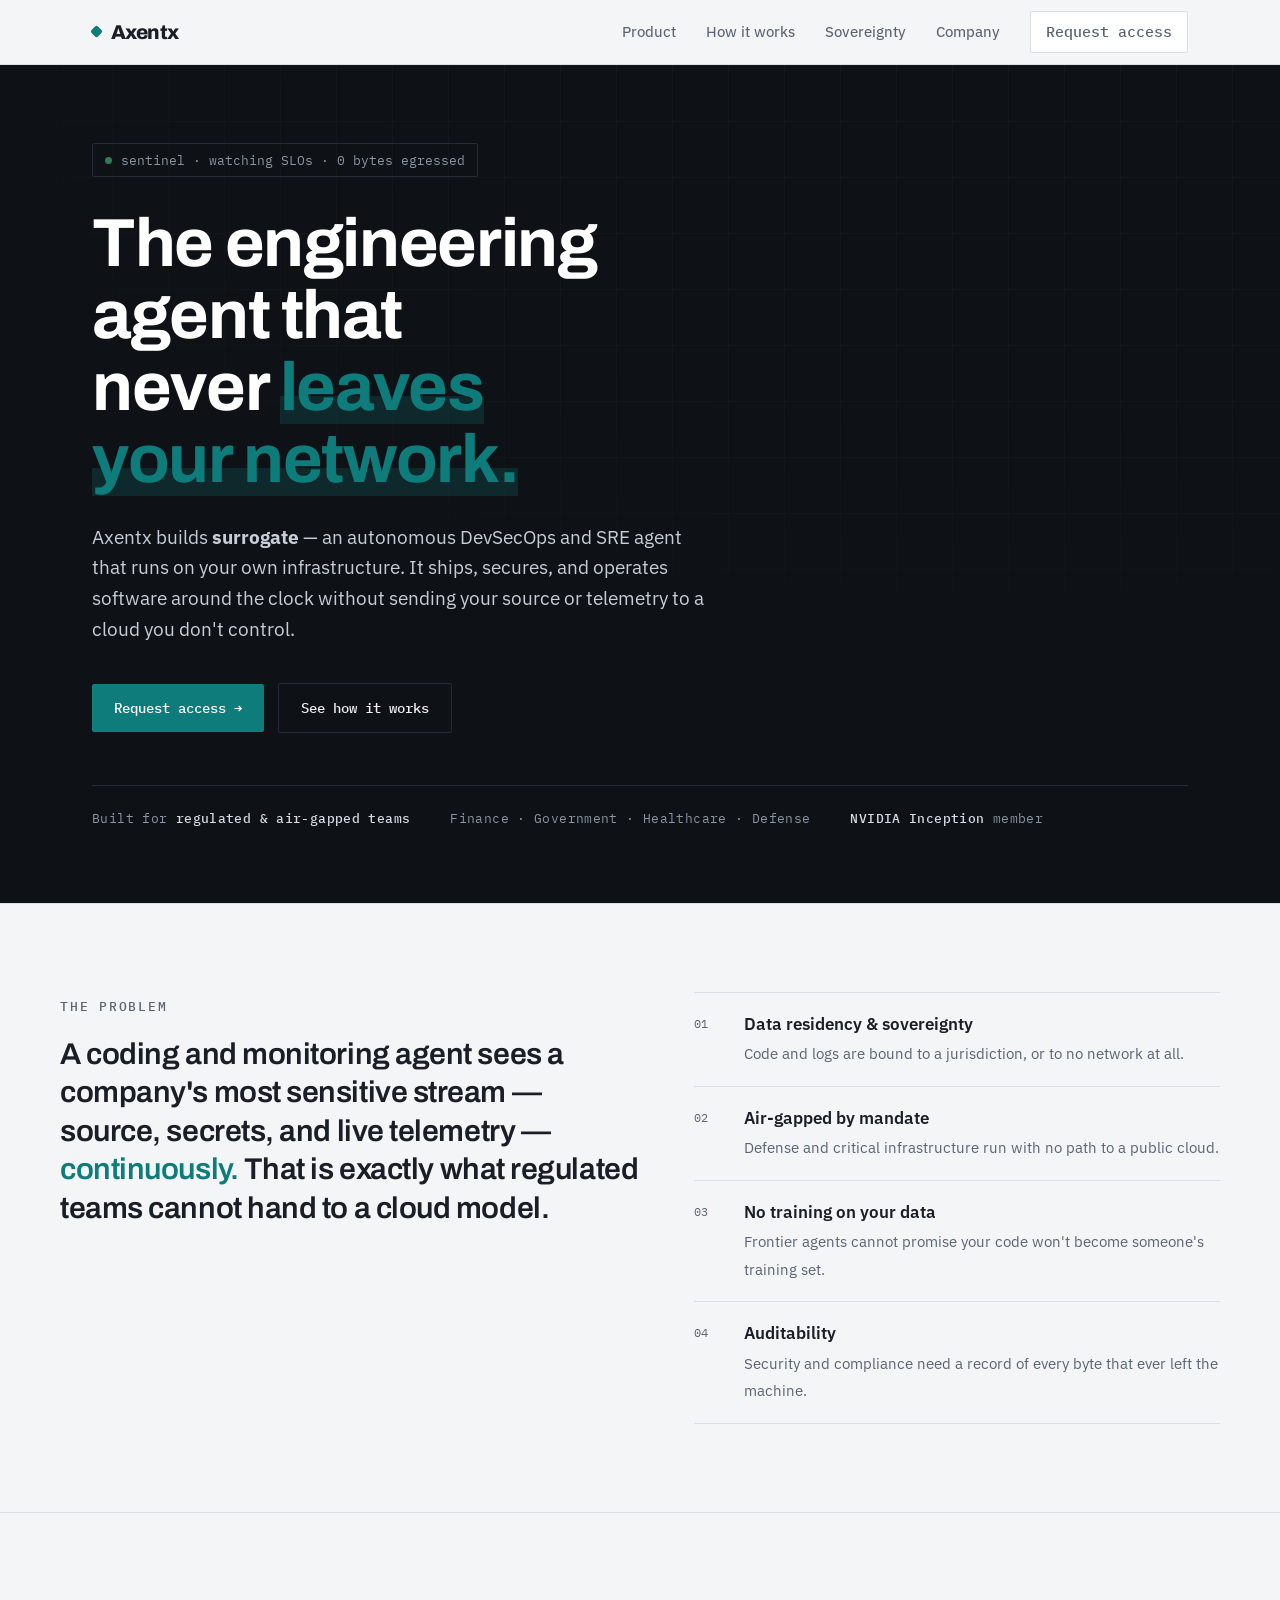
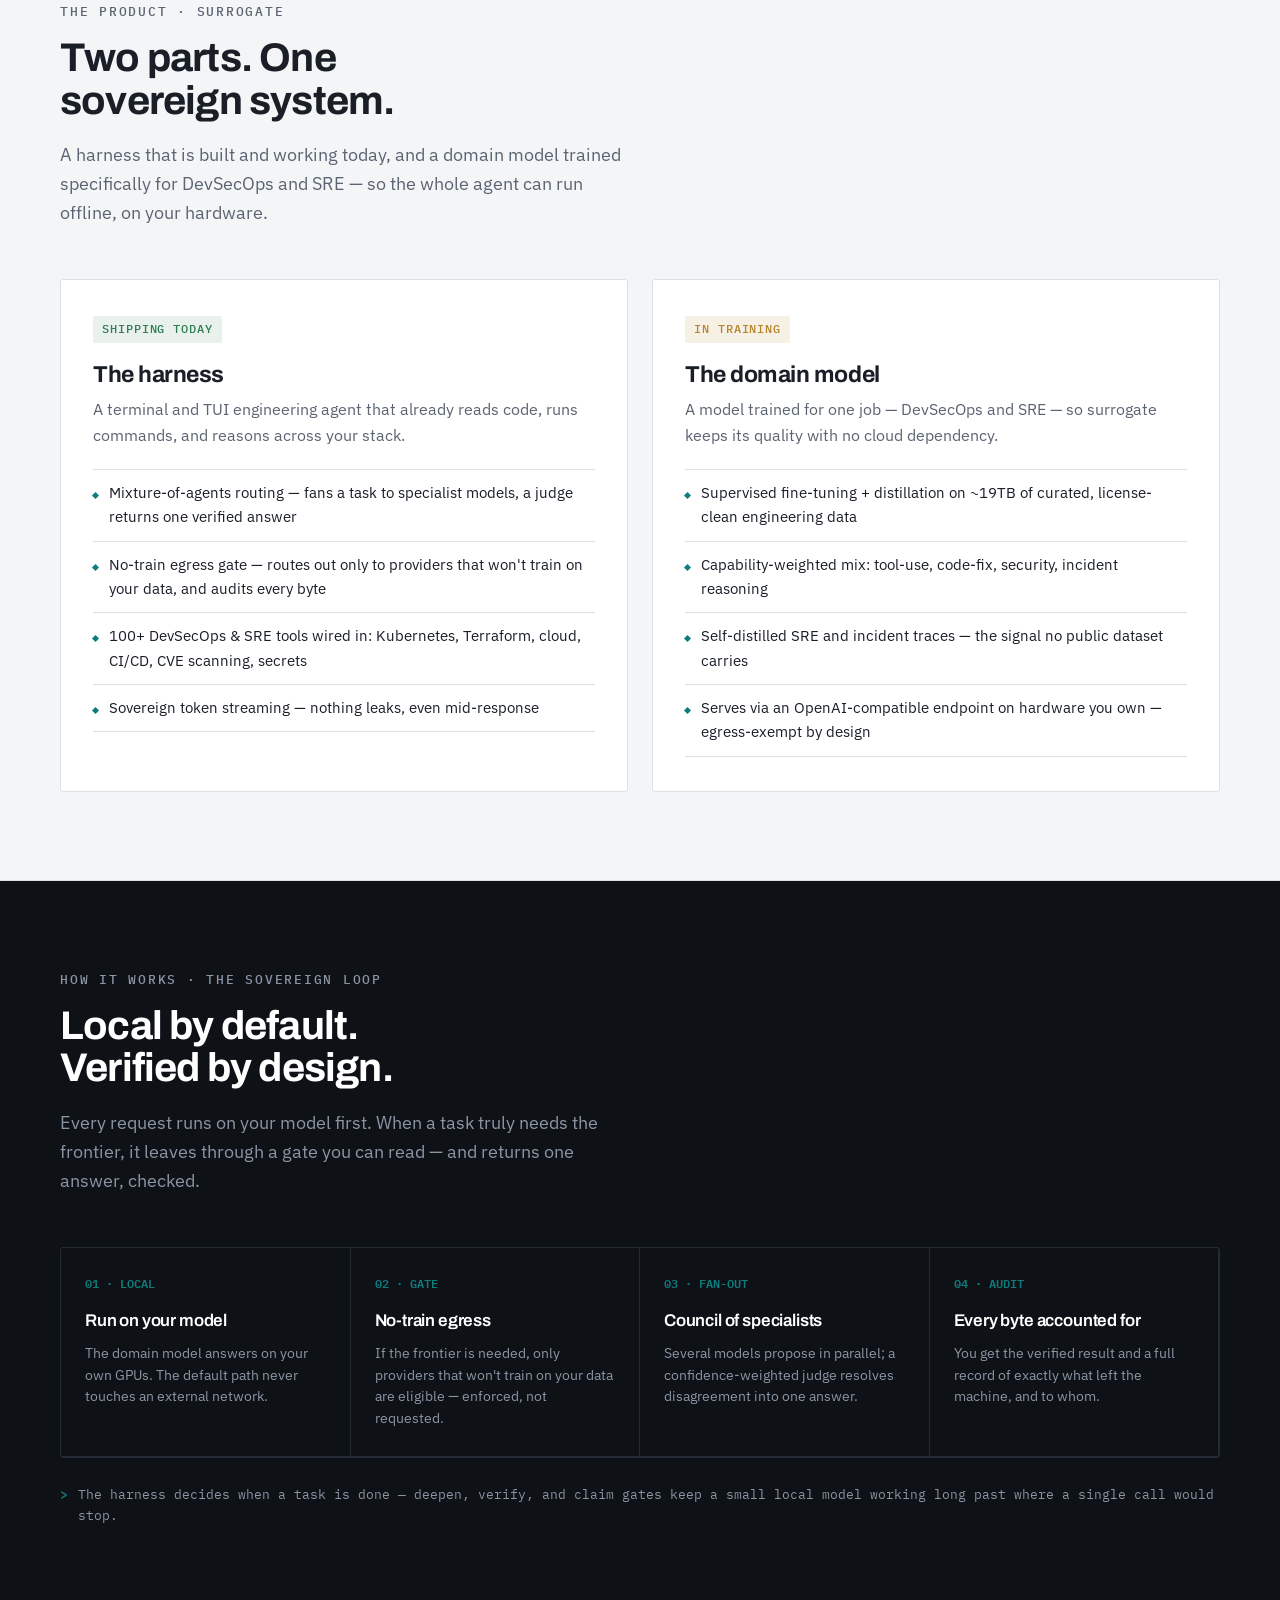
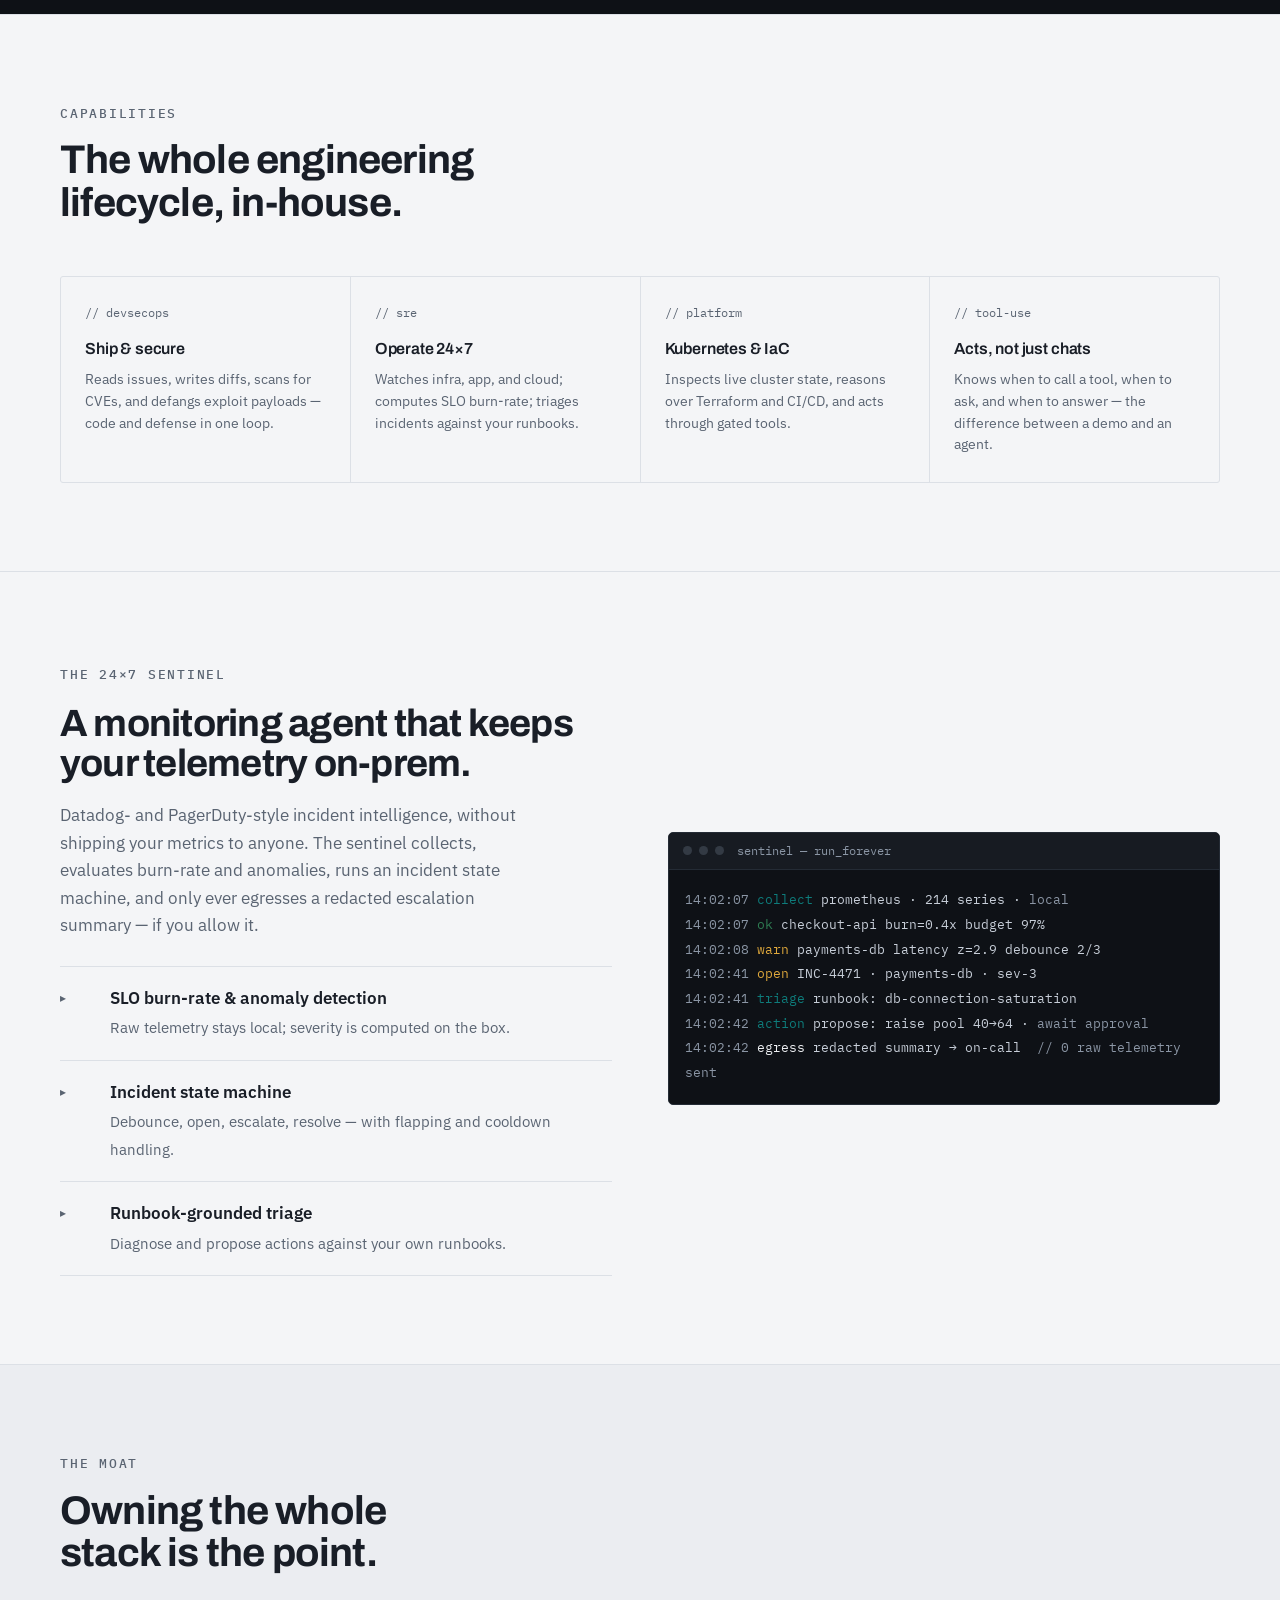
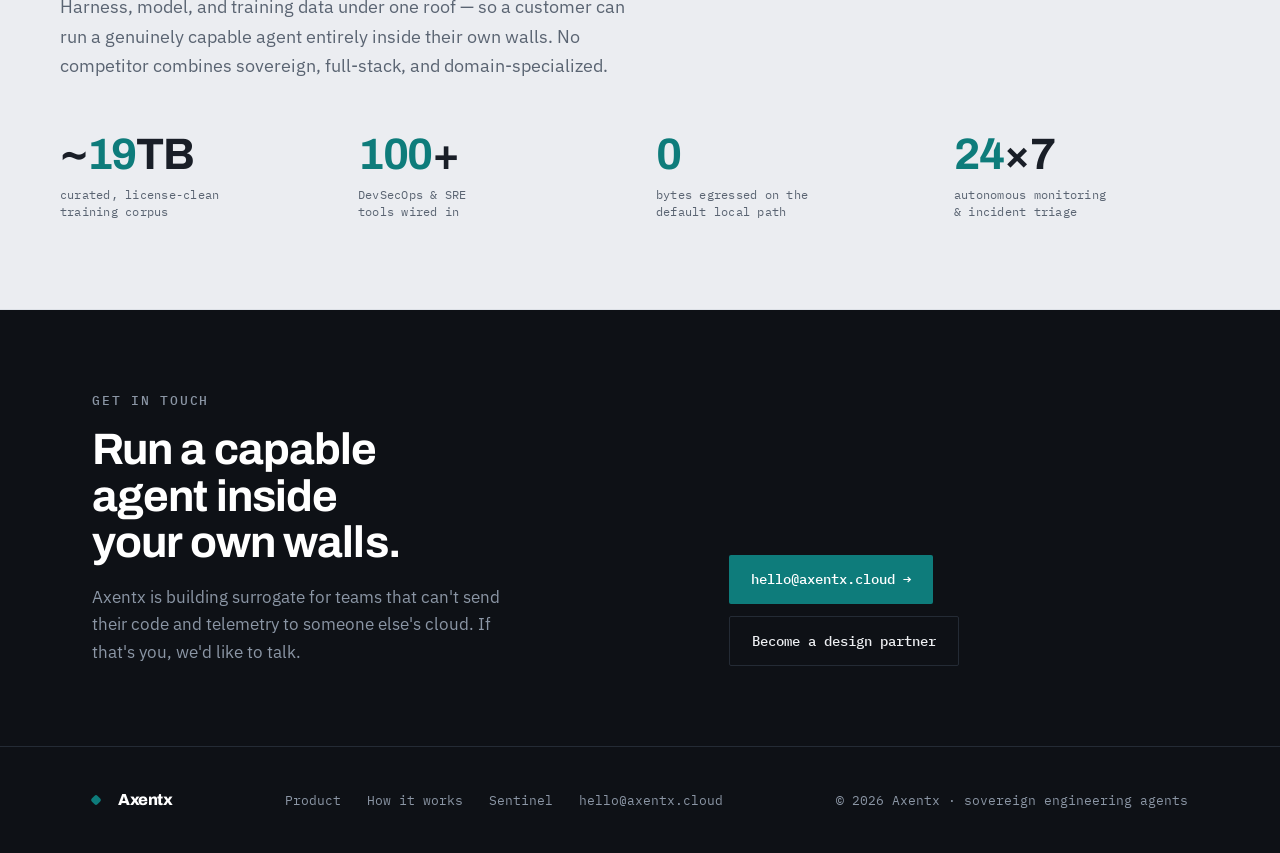
==== index.html @ 890fa833 "feat: Axentx marketing site (surrogate — sovereign DevSecOps/SRE agents)" ====
<!DOCTYPE html>
<html lang="en">
<head>
<meta charset="UTF-8">
<meta name="viewport" content="width=device-width, initial-scale=1.0">
<title>Axentx — sovereign DevSecOps &amp; SRE agents</title>
<meta name="description" content="Axentx builds surrogate: an autonomous DevSecOps and SRE engineering agent that runs on your own infrastructure. For regulated and air-gapped teams that cannot send source code or telemetry to a cloud they do not control.">
<link rel="preconnect" href="https://fonts.googleapis.com">
<link rel="preconnect" href="https://fonts.gstatic.com" crossorigin>
<link href="https://fonts.googleapis.com/css2?family=Archivo:wght@500;600;700;800&family=IBM+Plex+Mono:wght@400;500;600&family=IBM+Plex+Sans:wght@400;450;500;600&display=swap" rel="stylesheet">
<style>
  :root{
    --paper:#F4F5F7; --paper-2:#EBEDF1; --ink:#0E1116; --ink-2:#171B22;
    --text:#191E27; --slate:#5A6472; --line:#DCE0E6; --line-dk:#242B35;
    --teal:#0E7C7B; --teal-dk:#0A5E5D; --ok:#2E7D53; --warn:#B5842B;
    --paper-on-dk:#EDEFF2; --slate-on-dk:#8B96A5;
    --mono:'IBM Plex Mono',ui-monospace,SFMono-Regular,Menlo,monospace;
    --sans:'IBM Plex Sans',system-ui,-apple-system,sans-serif;
    --disp:'Archivo','IBM Plex Sans',sans-serif;
    --maxw:1160px;
  }
  *{box-sizing:border-box;margin:0;padding:0}
  html{scroll-behavior:smooth}
  body{font-family:var(--sans);background:var(--paper);color:var(--text);
    font-size:17px;line-height:1.62;-webkit-font-smoothing:antialiased;font-weight:400}
  a{color:inherit;text-decoration:none}
  .wrap{max-width:var(--maxw);margin:0 auto;padding:0 32px}
  .mono{font-family:var(--mono)}
  .eyebrow{font-family:var(--mono);font-size:12.5px;letter-spacing:.14em;
    text-transform:uppercase;color:var(--slate);font-weight:500}
  h1,h2,h3{font-family:var(--disp);font-weight:700;letter-spacing:-0.02em;
    line-height:1.06;text-wrap:balance}
  section{border-top:1px solid var(--line)}

  /* ---- top nav ---- */
  header{position:sticky;top:0;z-index:50;background:rgba(244,245,247,.86);
    backdrop-filter:saturate(140%) blur(8px);border-bottom:1px solid var(--line)}
  .nav{display:flex;align-items:center;justify-content:space-between;height:64px}
  .brand{font-family:var(--disp);font-weight:800;font-size:20px;letter-spacing:-0.03em;
    display:flex;align-items:center;gap:10px}
  .brand .dot{width:9px;height:9px;background:var(--teal);border-radius:2px;
    transform:rotate(45deg)}
  .navlinks{display:flex;gap:30px;align-items:center}
  .navlinks a{font-size:14.5px;color:var(--slate);font-weight:450}
  .navlinks a:hover{color:var(--text)}
  .nav-cta{font-family:var(--mono);font-size:13px;font-weight:500;color:var(--ink);
    border:1px solid var(--line);padding:8px 15px;border-radius:2px;background:#fff}
  .nav-cta:hover{border-color:var(--ink)}
  @media(max-width:780px){.navlinks a:not(.nav-cta){display:none}}

  /* ---- hero (dark) ---- */
  .hero{background:var(--ink);color:var(--paper-on-dk);border-top:none;
    position:relative;overflow:hidden}
  .hero::after{content:"";position:absolute;inset:0;pointer-events:none;
    background:
      linear-gradient(90deg,rgba(255,255,255,.028) 1px,transparent 1px) 0 0/56px 56px,
      linear-gradient(rgba(255,255,255,.028) 1px,transparent 1px) 0 0/56px 56px;
    mask-image:radial-gradient(120% 90% at 78% 8%,#000 30%,transparent 78%);opacity:.9}
  .hero .wrap{position:relative;z-index:2;padding:78px 32px 74px}
  .h-status{display:inline-flex;align-items:center;gap:9px;font-family:var(--mono);
    font-size:12.5px;color:var(--slate-on-dk);border:1px solid var(--line-dk);
    padding:6px 12px;border-radius:2px;margin-bottom:30px}
  .pulse{width:7px;height:7px;border-radius:50%;background:var(--ok);
    box-shadow:0 0 0 0 rgba(46,125,83,.5);animation:p 2.4s infinite}
  @keyframes p{0%{box-shadow:0 0 0 0 rgba(46,125,83,.45)}70%{box-shadow:0 0 0 7px rgba(46,125,83,0)}100%{box-shadow:0 0 0 0 rgba(46,125,83,0)}}
  .hero h1{color:#fff;font-size:clamp(38px,6.4vw,68px);max-width:16ch;font-weight:700}
  .hero h1 em{font-style:normal;color:var(--teal);
    background:linear-gradient(transparent 62%,rgba(14,124,123,.22) 0)}
  .hero p.lede{margin-top:26px;max-width:56ch;font-size:19px;color:#C7CED8;font-weight:400}
  .hero-cta{margin-top:38px;display:flex;gap:14px;flex-wrap:wrap;align-items:center}
  .btn{font-family:var(--mono);font-size:14px;font-weight:500;padding:13px 22px;
    border-radius:2px;display:inline-flex;gap:9px;align-items:center;transition:.15s}
  .btn-primary{background:var(--teal);color:#fff}
  .btn-primary:hover{background:var(--teal-dk)}
  .btn-ghost{color:var(--paper-on-dk);border:1px solid var(--line-dk)}
  .btn-ghost:hover{border-color:var(--slate-on-dk)}
  .hero-foot{margin-top:52px;padding-top:22px;border-top:1px solid var(--line-dk);
    display:flex;gap:40px;flex-wrap:wrap;font-family:var(--mono);font-size:12.5px;
    color:var(--slate-on-dk);letter-spacing:.03em}
  .hero-foot b{color:#D7DCE3;font-weight:500}

  /* ---- section scaffolding ---- */
  .sec{padding:88px 0}
  .sec-head{max-width:60ch;margin-bottom:52px}
  .sec-head .eyebrow{display:block;margin-bottom:16px}
  .sec-head h2{font-size:clamp(28px,3.6vw,40px)}
  .sec-head p{margin-top:18px;color:var(--slate);font-size:18px;max-width:52ch}

  /* problem */
  .problem{background:var(--paper)}
  .prob-grid{display:grid;grid-template-columns:1.1fr 1fr;gap:56px;align-items:start}
  @media(max-width:820px){.prob-grid{grid-template-columns:1fr;gap:36px}}
  .prob-lead{font-family:var(--disp);font-weight:600;font-size:clamp(23px,3vw,30px);
    line-height:1.28;letter-spacing:-0.015em}
  .prob-lead span{color:var(--teal)}
  .prob-list{list-style:none;border-top:1px solid var(--line)}
  .prob-list li{padding:18px 0;border-bottom:1px solid var(--line);display:flex;gap:16px}
  .prob-list .k{font-family:var(--mono);font-size:12px;color:var(--slate);
    min-width:34px;padding-top:3px}
  .prob-list .v strong{font-weight:600;display:block;margin-bottom:2px}
  .prob-list .v span{color:var(--slate);font-size:15px}

  /* two-part product */
  .parts{display:grid;grid-template-columns:1fr 1fr;gap:24px}
  @media(max-width:820px){.parts{grid-template-columns:1fr}}
  .card{background:#fff;border:1px solid var(--line);border-radius:3px;padding:34px 32px;
    position:relative}
  .card .tag{font-family:var(--mono);font-size:11.5px;letter-spacing:.08em;
    text-transform:uppercase;padding:4px 9px;border-radius:2px;display:inline-block;
    margin-bottom:20px;font-weight:500}
  .tag.ready{background:rgba(46,125,83,.11);color:var(--ok)}
  .tag.build{background:rgba(181,132,43,.12);color:var(--warn)}
  .card h3{font-size:23px;margin-bottom:10px}
  .card>p{color:var(--slate);font-size:16px;margin-bottom:20px}
  .card ul{list-style:none;border-top:1px solid var(--line)}
  .card ul li{padding:11px 0;border-bottom:1px solid var(--line);font-size:15px;
    display:flex;gap:11px;align-items:baseline}
  .card ul li::before{content:"";width:5px;height:5px;flex:0 0 auto;margin-top:8px;
    background:var(--teal);transform:rotate(45deg)}

  /* how it works — sovereign loop */
  .flow{background:var(--ink);color:var(--paper-on-dk)}
  .flow .sec-head h2{color:#fff}
  .flow .sec-head .eyebrow,.flow .sec-head p{color:var(--slate-on-dk)}
  .steps{display:grid;grid-template-columns:repeat(4,1fr);gap:0;
    border:1px solid var(--line-dk);border-radius:3px;overflow:hidden}
  @media(max-width:820px){.steps{grid-template-columns:1fr 1fr}}
  @media(max-width:520px){.steps{grid-template-columns:1fr}}
  .step{padding:26px 24px;border-right:1px solid var(--line-dk);
    border-bottom:1px solid var(--line-dk)}
  .step .n{font-family:var(--mono);font-size:12px;color:var(--teal);font-weight:600;
    margin-bottom:14px}
  .step h4{font-family:var(--disp);font-weight:600;font-size:17px;color:#fff;
    margin-bottom:8px;letter-spacing:-0.01em}
  .step p{font-size:14px;color:var(--slate-on-dk);line-height:1.55}
  .flow-note{margin-top:26px;font-family:var(--mono);font-size:13px;
    color:var(--slate-on-dk);display:flex;gap:10px;align-items:baseline}
  .flow-note b{color:var(--teal);font-weight:600}

  /* capabilities grid */
  .caps{display:grid;grid-template-columns:repeat(4,1fr);gap:1px;background:var(--line);
    border:1px solid var(--line);border-radius:3px;overflow:hidden}
  @media(max-width:820px){.caps{grid-template-columns:1fr 1fr}}
  @media(max-width:480px){.caps{grid-template-columns:1fr}}
  .cap{background:var(--paper);padding:26px 24px}
  .cap .ic{font-family:var(--mono);font-size:12px;color:var(--slate);margin-bottom:14px}
  .cap h4{font-family:var(--disp);font-weight:600;font-size:16px;margin-bottom:7px;
    letter-spacing:-0.01em}
  .cap p{font-size:14px;color:var(--slate);line-height:1.55}

  /* sentinel */
  .sentinel .wrap{display:grid;grid-template-columns:1fr 1fr;gap:56px;align-items:center}
  @media(max-width:820px){.sentinel .wrap{grid-template-columns:1fr;gap:36px}}
  .term{background:var(--ink);border:1px solid var(--line-dk);border-radius:5px;
    font-family:var(--mono);font-size:13px;color:#C7CED8;overflow:hidden}
  .term-bar{background:var(--ink-2);padding:9px 14px;border-bottom:1px solid var(--line-dk);
    display:flex;gap:7px;align-items:center;color:var(--slate-on-dk);font-size:11.5px}
  .term-bar i{width:9px;height:9px;border-radius:50%;background:#333A44;display:inline-block}
  .term-body{padding:18px 16px;line-height:1.9}
  .term-body .t{color:var(--slate-on-dk)}
  .term-body .g{color:var(--ok)}.term-body .a{color:#E0A93C}.term-body .c{color:var(--teal)}
  .term-body .w{color:#EDEFF2}

  /* moat / stats */
  .moat{background:var(--paper-2)}
  .stats{display:grid;grid-template-columns:repeat(4,1fr);gap:32px;margin-top:8px}
  @media(max-width:820px){.stats{grid-template-columns:1fr 1fr;gap:28px}}
  .stat .num{font-family:var(--disp);font-weight:700;font-size:clamp(30px,4vw,44px);
    letter-spacing:-0.03em;line-height:1}
  .stat .num em{font-style:normal;color:var(--teal)}
  .stat .lbl{font-family:var(--mono);font-size:12px;color:var(--slate);margin-top:10px;
    letter-spacing:.02em;line-height:1.45}

  /* cta */
  .cta{background:var(--ink);color:#fff;text-align:left}
  .cta .wrap{padding:80px 32px;display:grid;grid-template-columns:1.3fr 1fr;
    gap:40px;align-items:end}
  @media(max-width:820px){.cta .wrap{grid-template-columns:1fr;gap:28px}}
  .cta h2{color:#fff;font-size:clamp(28px,4vw,44px);max-width:16ch}
  .cta p{color:var(--slate-on-dk);margin-top:18px;max-width:44ch}
  .cta-actions{display:flex;flex-direction:column;gap:12px;align-items:flex-start}

  /* footer */
  footer{background:var(--ink);color:var(--slate-on-dk);border-top:1px solid var(--line-dk)}
  footer .wrap{padding:40px 32px;display:flex;justify-content:space-between;
    align-items:center;gap:24px;flex-wrap:wrap;font-family:var(--mono);font-size:12.5px}
  footer .brand{color:#fff;font-size:16px}
  footer a{color:var(--slate-on-dk)}footer a:hover{color:#fff}
  .foot-links{display:flex;gap:26px;flex-wrap:wrap}
</style>
</head>
<body>

<header>
  <div class="wrap nav">
    <a href="#top" class="brand"><span class="dot"></span>Axentx</a>
    <nav class="navlinks">
      <a href="#product">Product</a>
      <a href="#how">How it works</a>
      <a href="#sovereignty">Sovereignty</a>
      <a href="#company">Company</a>
      <a href="mailto:hello@axentx.cloud" class="nav-cta">Request access</a>
    </nav>
  </div>
</header>

<main id="top">

  <!-- HERO -->
  <div class="hero">
    <div class="wrap">
      <span class="h-status"><span class="pulse"></span>sentinel · watching SLOs · 0 bytes egressed</span>
      <h1>The engineering agent that never <em>leaves your network.</em></h1>
      <p class="lede">Axentx builds <b>surrogate</b> — an autonomous DevSecOps and SRE agent that runs on your own infrastructure. It ships, secures, and operates software around the clock without sending your source or telemetry to a cloud you don't control.</p>
      <div class="hero-cta">
        <a href="mailto:hello@axentx.cloud" class="btn btn-primary">Request access →</a>
        <a href="#how" class="btn btn-ghost">See how it works</a>
      </div>
      <div class="hero-foot">
        <span>Built for <b>regulated &amp; air-gapped teams</b></span>
        <span>Finance · Government · Healthcare · Defense</span>
        <span><b>NVIDIA Inception</b> member</span>
      </div>
    </div>
  </div>

  <!-- PROBLEM -->
  <section class="problem" id="problem">
    <div class="wrap sec">
      <div class="prob-grid">
        <div>
          <span class="eyebrow">The problem</span>
          <p class="prob-lead" style="margin-top:16px">A coding and monitoring agent sees a company's most sensitive stream — source, secrets, and live telemetry — <span>continuously.</span> That is exactly what regulated teams cannot hand to a cloud model.</p>
        </div>
        <ul class="prob-list">
          <li><span class="k">01</span><span class="v"><strong>Data residency &amp; sovereignty</strong><span>Code and logs are bound to a jurisdiction, or to no network at all.</span></span></li>
          <li><span class="k">02</span><span class="v"><strong>Air-gapped by mandate</strong><span>Defense and critical infrastructure run with no path to a public cloud.</span></span></li>
          <li><span class="k">03</span><span class="v"><strong>No training on your data</strong><span>Frontier agents cannot promise your code won't become someone's training set.</span></span></li>
          <li><span class="k">04</span><span class="v"><strong>Auditability</strong><span>Security and compliance need a record of every byte that ever left the machine.</span></span></li>
        </ul>
      </div>
    </div>
  </section>

  <!-- PRODUCT: two parts -->
  <section id="product">
    <div class="wrap sec">
      <div class="sec-head">
        <span class="eyebrow">The product · surrogate</span>
        <h2>Two parts. One sovereign system.</h2>
        <p>A harness that is built and working today, and a domain model trained specifically for DevSecOps and SRE — so the whole agent can run offline, on your hardware.</p>
      </div>
      <div class="parts">
        <div class="card">
          <span class="tag ready">Shipping today</span>
          <h3>The harness</h3>
          <p>A terminal and TUI engineering agent that already reads code, runs commands, and reasons across your stack.</p>
          <ul>
            <li>Mixture-of-agents routing — fans a task to specialist models, a judge returns one verified answer</li>
            <li>No-train egress gate — routes out only to providers that won't train on your data, and audits every byte</li>
            <li>100+ DevSecOps &amp; SRE tools wired in: Kubernetes, Terraform, cloud, CI/CD, CVE scanning, secrets</li>
            <li>Sovereign token streaming — nothing leaks, even mid-response</li>
          </ul>
        </div>
        <div class="card">
          <span class="tag build">In training</span>
          <h3>The domain model</h3>
          <p>A model trained for one job — DevSecOps and SRE — so surrogate keeps its quality with no cloud dependency.</p>
          <ul>
            <li>Supervised fine-tuning + distillation on ~19TB of curated, license-clean engineering data</li>
            <li>Capability-weighted mix: tool-use, code-fix, security, incident reasoning</li>
            <li>Self-distilled SRE and incident traces — the signal no public dataset carries</li>
            <li>Serves via an OpenAI-compatible endpoint on hardware you own — egress-exempt by design</li>
          </ul>
        </div>
      </div>
    </div>
  </section>

  <!-- HOW IT WORKS -->
  <section class="flow" id="how">
    <div class="wrap sec">
      <div class="sec-head">
        <span class="eyebrow">How it works · the sovereign loop</span>
        <h2>Local by default. Verified by design.</h2>
        <p>Every request runs on your model first. When a task truly needs the frontier, it leaves through a gate you can read — and returns one answer, checked.</p>
      </div>
      <div class="steps">
        <div class="step"><div class="n">01 · LOCAL</div><h4>Run on your model</h4><p>The domain model answers on your own GPUs. The default path never touches an external network.</p></div>
        <div class="step"><div class="n">02 · GATE</div><h4>No-train egress</h4><p>If the frontier is needed, only providers that won't train on your data are eligible — enforced, not requested.</p></div>
        <div class="step"><div class="n">03 · FAN-OUT</div><h4>Council of specialists</h4><p>Several models propose in parallel; a confidence-weighted judge resolves disagreement into one answer.</p></div>
        <div class="step"><div class="n">04 · AUDIT</div><h4>Every byte accounted for</h4><p>You get the verified result and a full record of exactly what left the machine, and to whom.</p></div>
      </div>
      <p class="flow-note"><b>&gt;</b> <span>The harness decides when a task is done — deepen, verify, and claim gates keep a small local model working long past where a single call would stop.</span></p>
    </div>
  </section>

  <!-- CAPABILITIES -->
  <section id="capabilities">
    <div class="wrap sec">
      <div class="sec-head">
        <span class="eyebrow">Capabilities</span>
        <h2>The whole engineering lifecycle, in-house.</h2>
      </div>
      <div class="caps">
        <div class="cap"><div class="ic">// devsecops</div><h4>Ship &amp; secure</h4><p>Reads issues, writes diffs, scans for CVEs, and defangs exploit payloads — code and defense in one loop.</p></div>
        <div class="cap"><div class="ic">// sre</div><h4>Operate 24×7</h4><p>Watches infra, app, and cloud; computes SLO burn-rate; triages incidents against your runbooks.</p></div>
        <div class="cap"><div class="ic">// platform</div><h4>Kubernetes &amp; IaC</h4><p>Inspects live cluster state, reasons over Terraform and CI/CD, and acts through gated tools.</p></div>
        <div class="cap"><div class="ic">// tool-use</div><h4>Acts, not just chats</h4><p>Knows when to call a tool, when to ask, and when to answer — the difference between a demo and an agent.</p></div>
      </div>
    </div>
  </section>

  <!-- SENTINEL -->
  <section class="sentinel" id="sovereignty">
    <div class="wrap sec">
      <div>
        <span class="eyebrow">The 24×7 sentinel</span>
        <h2 style="font-size:clamp(26px,3.4vw,38px);margin-top:16px">A monitoring agent that keeps your telemetry on-prem.</h2>
        <p style="color:var(--slate);margin-top:18px;max-width:46ch">Datadog- and PagerDuty-style incident intelligence, without shipping your metrics to anyone. The sentinel collects, evaluates burn-rate and anomalies, runs an incident state machine, and only ever egresses a redacted escalation summary — if you allow it.</p>
        <ul class="prob-list" style="margin-top:26px">
          <li><span class="k">▸</span><span class="v"><strong>SLO burn-rate &amp; anomaly detection</strong><span>Raw telemetry stays local; severity is computed on the box.</span></span></li>
          <li><span class="k">▸</span><span class="v"><strong>Incident state machine</strong><span>Debounce, open, escalate, resolve — with flapping and cooldown handling.</span></span></li>
          <li><span class="k">▸</span><span class="v"><strong>Runbook-grounded triage</strong><span>Diagnose and propose actions against your own runbooks.</span></span></li>
        </ul>
      </div>
      <div class="term" aria-hidden="true">
        <div class="term-bar"><i></i><i></i><i></i><span style="margin-left:6px">sentinel — run_forever</span></div>
        <div class="term-body">
          <div><span class="t">14:02:07</span> <span class="c">collect</span> prometheus · 214 series · <span class="t">local</span></div>
          <div><span class="t">14:02:07</span> <span class="g">ok</span> checkout-api  burn=0.4x  budget 97%</div>
          <div><span class="t">14:02:08</span> <span class="a">warn</span> payments-db  latency z=2.9  debounce 2/3</div>
          <div><span class="t">14:02:41</span> <span class="a">open</span> INC-4471 · payments-db · sev-3</div>
          <div><span class="t">14:02:41</span> <span class="c">triage</span> runbook: db-connection-saturation</div>
          <div><span class="t">14:02:42</span> <span class="c">action</span> propose: raise pool 40→64 · <span class="t">await approval</span></div>
          <div><span class="t">14:02:42</span> <span class="w">egress</span> redacted summary → on-call &nbsp;<span class="t">// 0 raw telemetry sent</span></div>
        </div>
      </div>
    </div>
  </section>

  <!-- MOAT / STATS -->
  <section class="moat" id="moat">
    <div class="wrap sec">
      <div class="sec-head">
        <span class="eyebrow">The moat</span>
        <h2>Owning the whole stack is the point.</h2>
        <p>Harness, model, and training data under one roof — so a customer can run a genuinely capable agent entirely inside their own walls. No competitor combines sovereign, full-stack, and domain-specialized.</p>
      </div>
      <div class="stats">
        <div class="stat"><div class="num">~<em>19</em>TB</div><div class="lbl">curated, license-clean<br>training corpus</div></div>
        <div class="stat"><div class="num"><em>100</em>+</div><div class="lbl">DevSecOps &amp; SRE<br>tools wired in</div></div>
        <div class="stat"><div class="num"><em>0</em></div><div class="lbl">bytes egressed on the<br>default local path</div></div>
        <div class="stat"><div class="num"><em>24</em>×7</div><div class="lbl">autonomous monitoring<br>&amp; incident triage</div></div>
      </div>
    </div>
  </section>

  <!-- CTA -->
  <section class="cta" id="company">
    <div class="wrap">
      <div>
        <span class="eyebrow" style="color:var(--slate-on-dk);display:block;margin-bottom:16px">Get in touch</span>
        <h2>Run a capable agent inside your own walls.</h2>
        <p>Axentx is building surrogate for teams that can't send their code and telemetry to someone else's cloud. If that's you, we'd like to talk.</p>
      </div>
      <div class="cta-actions">
        <a href="mailto:hello@axentx.cloud" class="btn btn-primary">hello@axentx.cloud →</a>
        <a href="mailto:hello@axentx.cloud?subject=Design%20partner" class="btn btn-ghost">Become a design partner</a>
      </div>
    </div>
  </section>

</main>

<footer>
  <div class="wrap">
    <a href="#top" class="brand"><span class="dot" style="width:8px;height:8px;background:var(--teal);border-radius:2px;transform:rotate(45deg);display:inline-block;margin-right:8px"></span>Axentx</a>
    <div class="foot-links">
      <a href="#product">Product</a>
      <a href="#how">How it works</a>
      <a href="#sovereignty">Sentinel</a>
      <a href="mailto:hello@axentx.cloud">hello@axentx.cloud</a>
    </div>
    <span>© 2026 Axentx · sovereign engineering agents</span>
  </div>
</footer>

</body>
</html>
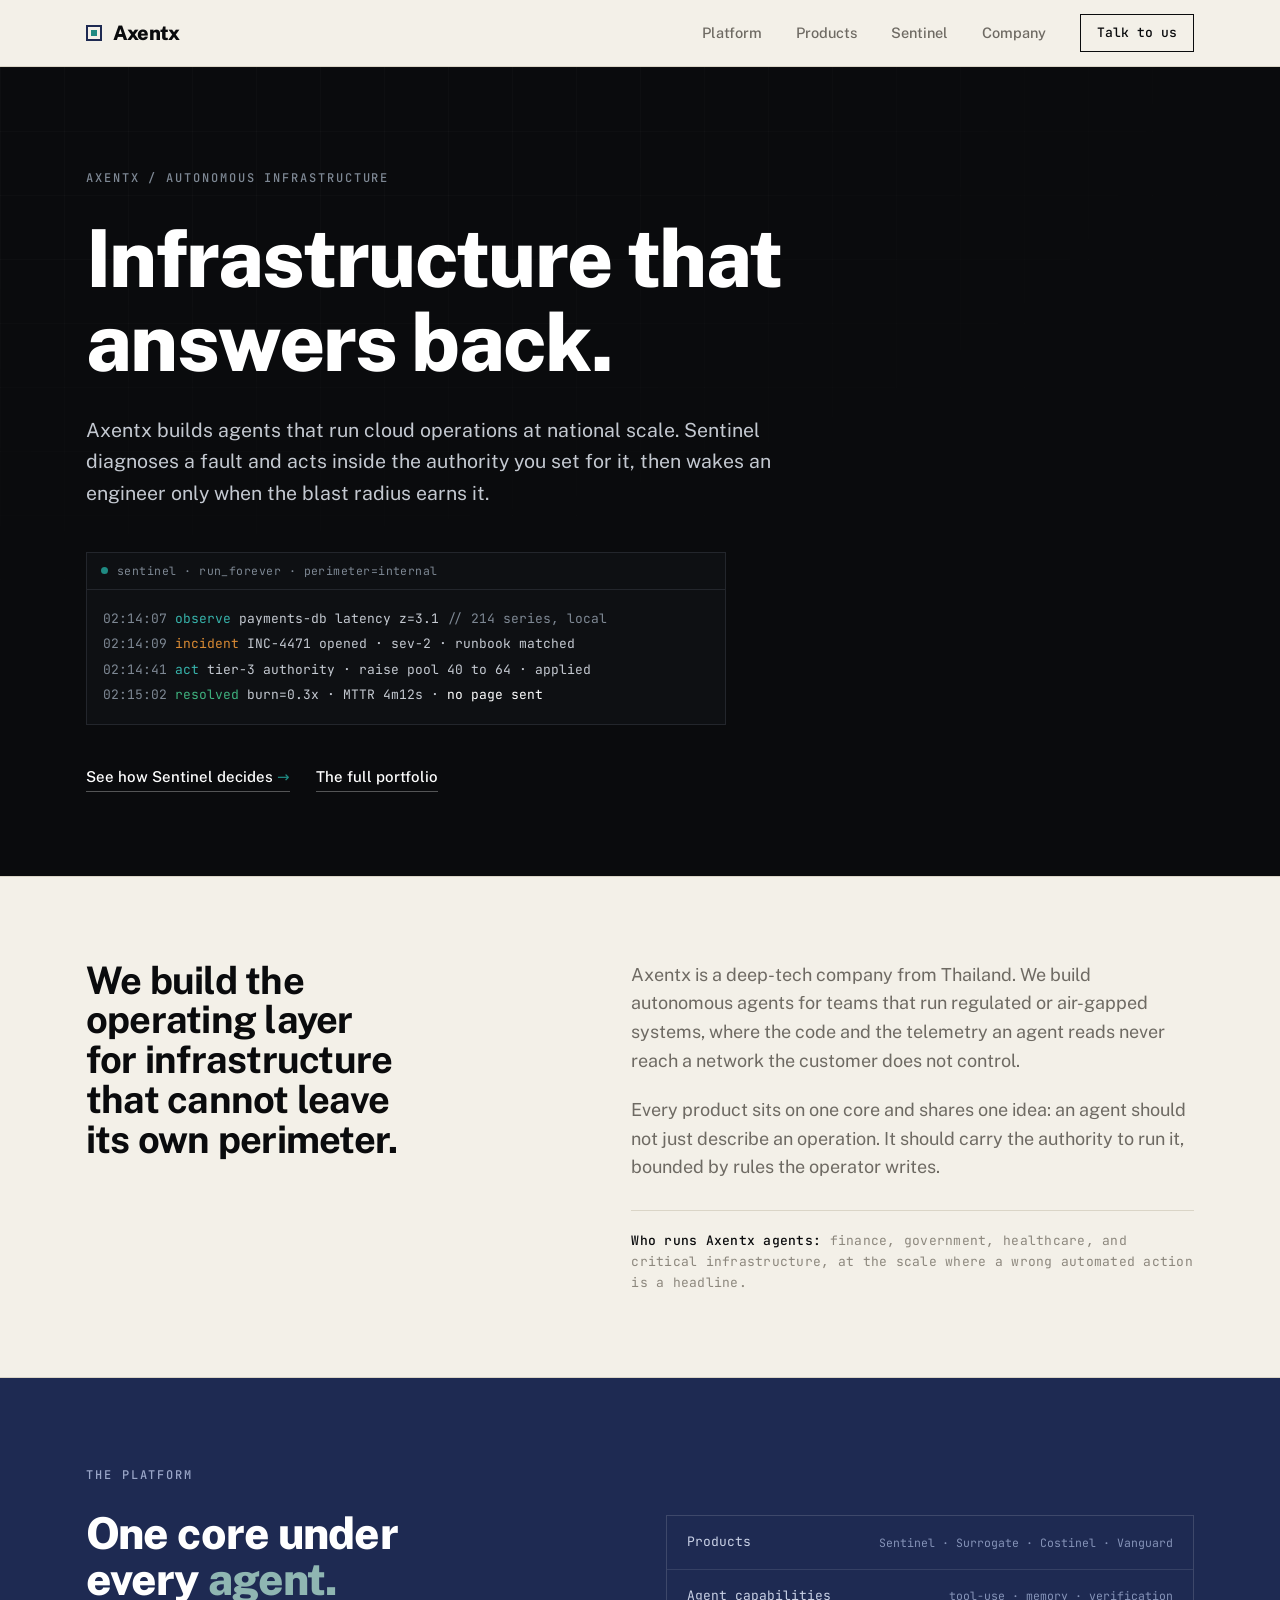
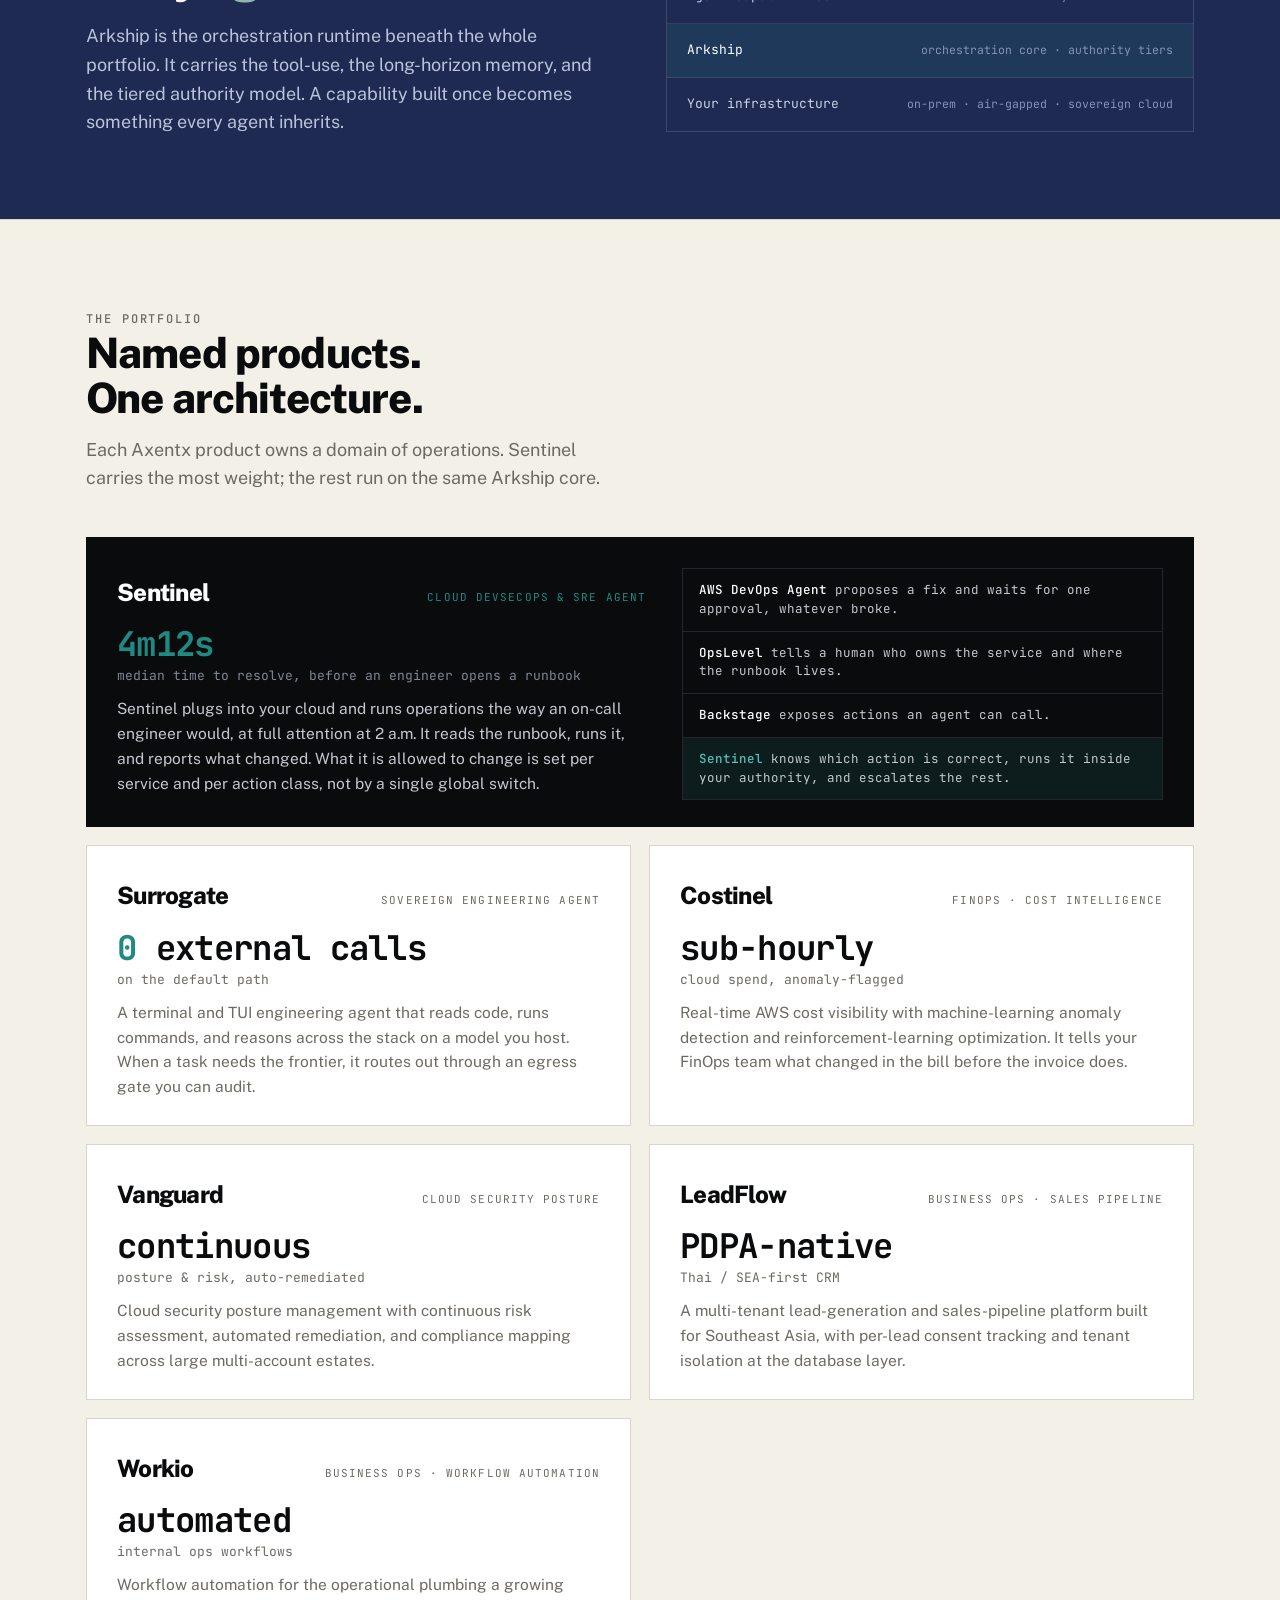
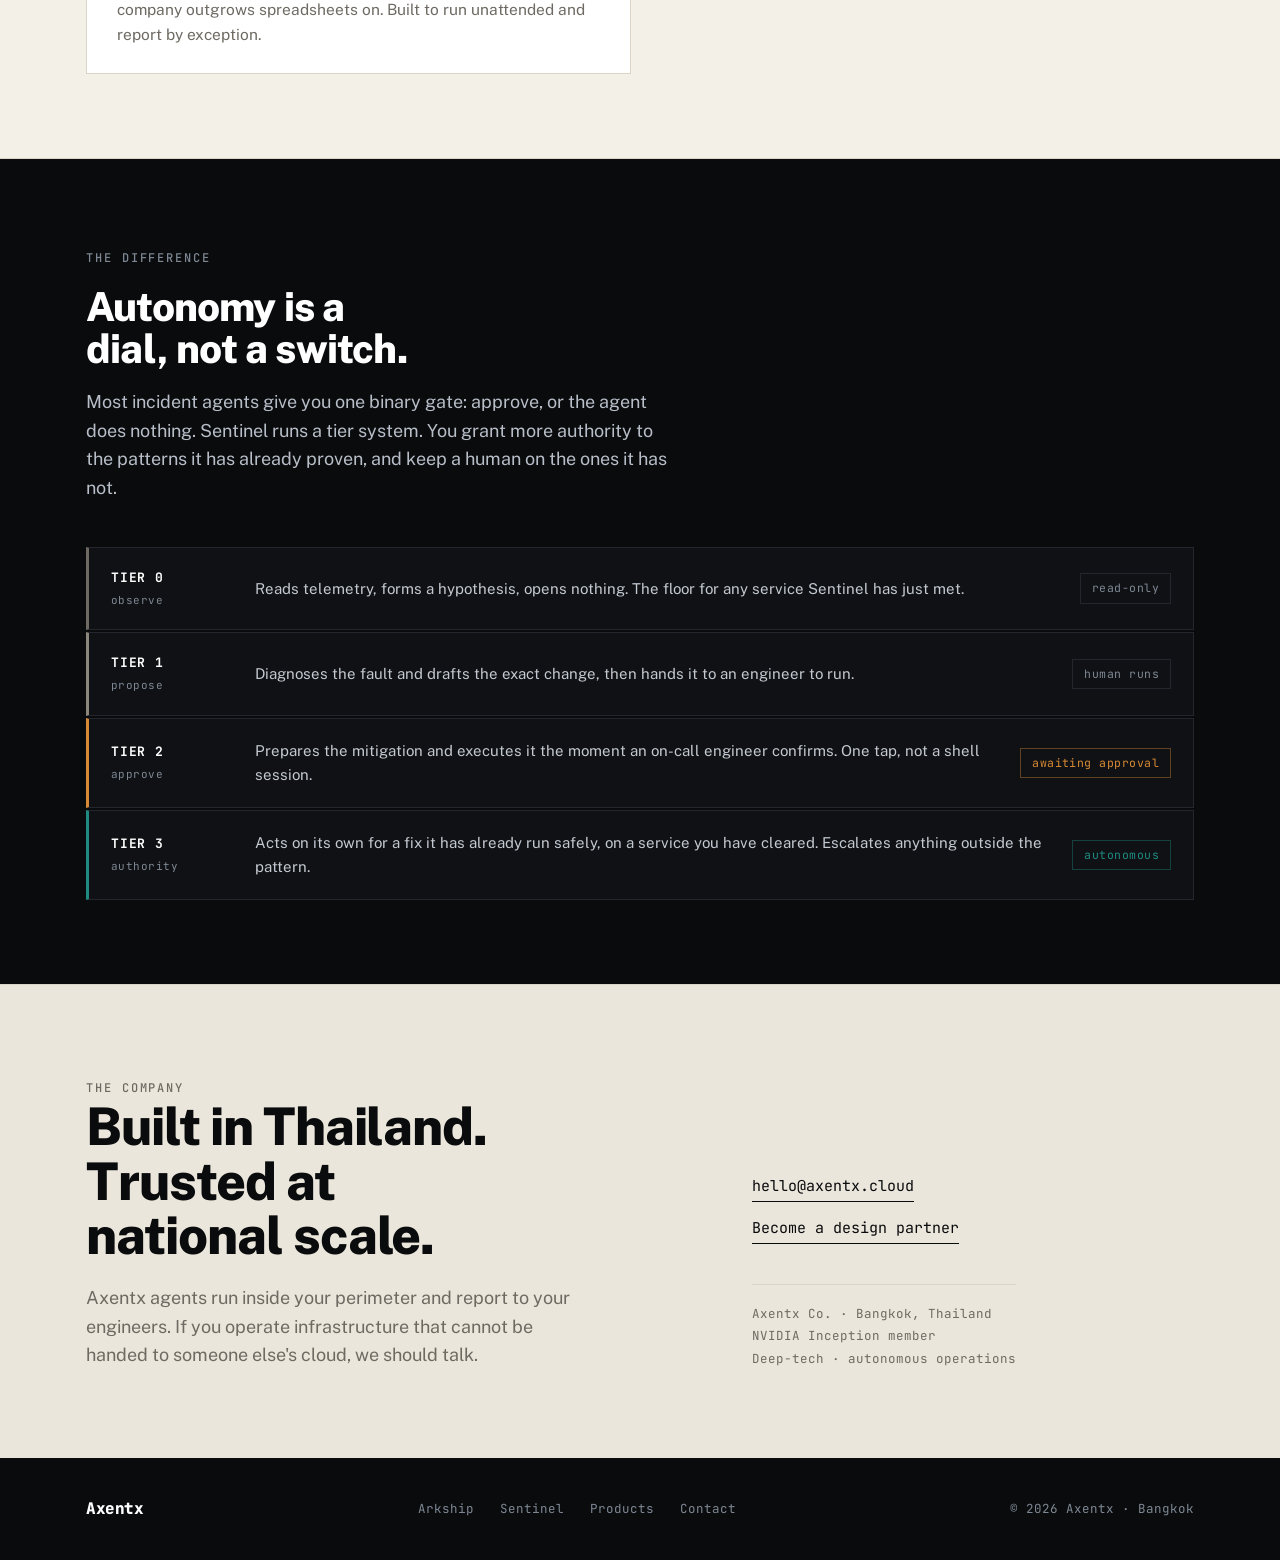
==== commit 6d4a3db8: "redesign: national-enterprise company profile (portfolio + Sentinel autonomy tiers)" ====
--- a/index.html
+++ b/index.html
@@ -3,370 +3,328 @@
 <head>
 <meta charset="UTF-8">
 <meta name="viewport" content="width=device-width, initial-scale=1.0">
-<title>Axentx — sovereign DevSecOps &amp; SRE agents</title>
-<meta name="description" content="Axentx builds surrogate: an autonomous DevSecOps and SRE engineering agent that runs on your own infrastructure. For regulated and air-gapped teams that cannot send source code or telemetry to a cloud they do not control.">
+<title>Axentx — autonomous infrastructure agents</title>
+<meta name="description" content="Axentx is a deep-tech company building autonomous agents that run cloud operations inside regulated and air-gapped environments. Sentinel operates on a decision-tier authority model. Built in Thailand.">
 <link rel="preconnect" href="https://fonts.googleapis.com">
 <link rel="preconnect" href="https://fonts.gstatic.com" crossorigin>
-<link href="https://fonts.googleapis.com/css2?family=Archivo:wght@500;600;700;800&family=IBM+Plex+Mono:wght@400;500;600&family=IBM+Plex+Sans:wght@400;450;500;600&display=swap" rel="stylesheet">
+<link href="https://fonts.googleapis.com/css2?family=Public+Sans:ital,wght@0,400;0,500;0,600;0,700;0,800;1,400&family=JetBrains+Mono:wght@400;500;700&display=swap" rel="stylesheet">
 <style>
   :root{
-    --paper:#F4F5F7; --paper-2:#EBEDF1; --ink:#0E1116; --ink-2:#171B22;
-    --text:#191E27; --slate:#5A6472; --line:#DCE0E6; --line-dk:#242B35;
-    --teal:#0E7C7B; --teal-dk:#0A5E5D; --ok:#2E7D53; --warn:#B5842B;
-    --paper-on-dk:#EDEFF2; --slate-on-dk:#8B96A5;
-    --mono:'IBM Plex Mono',ui-monospace,SFMono-Regular,Menlo,monospace;
-    --sans:'IBM Plex Sans',system-ui,-apple-system,sans-serif;
-    --disp:'Archivo','IBM Plex Sans',sans-serif;
-    --maxw:1160px;
+    --ink:#0A0B0D; --ink-2:#141619; --paper:#F3F0E8; --paper-2:#EAE6DB;
+    --indigo:#1E2A52; --indigo-lt:#2E3D6E; --amber:#D98A34; --teal:#1F8A82;
+    --slate:#6E6A63; --slate-lt:#8C877D; --line:#DAD5C7; --line-dk:#23262C;
+    --paper-on-ink:#EEEAE0; --slate-on-ink:#7E8894;
+    --sans:'Public Sans',system-ui,-apple-system,sans-serif;
+    --mono:'JetBrains Mono',ui-monospace,SFMono-Regular,Menlo,monospace;
+    --max:1180px;
   }
-  *{box-sizing:border-box;margin:0;padding:0}
+  *{margin:0;padding:0;box-sizing:border-box}
   html{scroll-behavior:smooth}
-  body{font-family:var(--sans);background:var(--paper);color:var(--text);
-    font-size:17px;line-height:1.62;-webkit-font-smoothing:antialiased;font-weight:400}
+  body{font-family:var(--sans);background:var(--paper);color:var(--ink);
+    font-size:17px;line-height:1.6;font-weight:400;-webkit-font-smoothing:antialiased}
   a{color:inherit;text-decoration:none}
-  .wrap{max-width:var(--maxw);margin:0 auto;padding:0 32px}
+  .wrap{max-width:var(--max);margin:0 auto;padding:0 36px}
+  h1,h2,h3,h4{font-weight:700;letter-spacing:-0.02em;line-height:1.05;text-wrap:balance}
   .mono{font-family:var(--mono)}
-  .eyebrow{font-family:var(--mono);font-size:12.5px;letter-spacing:.14em;
-    text-transform:uppercase;color:var(--slate);font-weight:500}
-  h1,h2,h3{font-family:var(--disp);font-weight:700;letter-spacing:-0.02em;
-    line-height:1.06;text-wrap:balance}
+  .kicker{font-family:var(--mono);font-size:12px;letter-spacing:.16em;text-transform:uppercase;
+    color:var(--slate);font-weight:500}
   section{border-top:1px solid var(--line)}
 
-  /* ---- top nav ---- */
-  header{position:sticky;top:0;z-index:50;background:rgba(244,245,247,.86);
-    backdrop-filter:saturate(140%) blur(8px);border-bottom:1px solid var(--line)}
-  .nav{display:flex;align-items:center;justify-content:space-between;height:64px}
-  .brand{font-family:var(--disp);font-weight:800;font-size:20px;letter-spacing:-0.03em;
-    display:flex;align-items:center;gap:10px}
-  .brand .dot{width:9px;height:9px;background:var(--teal);border-radius:2px;
-    transform:rotate(45deg)}
-  .navlinks{display:flex;gap:30px;align-items:center}
-  .navlinks a{font-size:14.5px;color:var(--slate);font-weight:450}
-  .navlinks a:hover{color:var(--text)}
-  .nav-cta{font-family:var(--mono);font-size:13px;font-weight:500;color:var(--ink);
-    border:1px solid var(--line);padding:8px 15px;border-radius:2px;background:#fff}
-  .nav-cta:hover{border-color:var(--ink)}
-  @media(max-width:780px){.navlinks a:not(.nav-cta){display:none}}
-
-  /* ---- hero (dark) ---- */
-  .hero{background:var(--ink);color:var(--paper-on-dk);border-top:none;
-    position:relative;overflow:hidden}
-  .hero::after{content:"";position:absolute;inset:0;pointer-events:none;
-    background:
-      linear-gradient(90deg,rgba(255,255,255,.028) 1px,transparent 1px) 0 0/56px 56px,
-      linear-gradient(rgba(255,255,255,.028) 1px,transparent 1px) 0 0/56px 56px;
-    mask-image:radial-gradient(120% 90% at 78% 8%,#000 30%,transparent 78%);opacity:.9}
-  .hero .wrap{position:relative;z-index:2;padding:78px 32px 74px}
-  .h-status{display:inline-flex;align-items:center;gap:9px;font-family:var(--mono);
-    font-size:12.5px;color:var(--slate-on-dk);border:1px solid var(--line-dk);
-    padding:6px 12px;border-radius:2px;margin-bottom:30px}
-  .pulse{width:7px;height:7px;border-radius:50%;background:var(--ok);
-    box-shadow:0 0 0 0 rgba(46,125,83,.5);animation:p 2.4s infinite}
-  @keyframes p{0%{box-shadow:0 0 0 0 rgba(46,125,83,.45)}70%{box-shadow:0 0 0 7px rgba(46,125,83,0)}100%{box-shadow:0 0 0 0 rgba(46,125,83,0)}}
-  .hero h1{color:#fff;font-size:clamp(38px,6.4vw,68px);max-width:16ch;font-weight:700}
-  .hero h1 em{font-style:normal;color:var(--teal);
-    background:linear-gradient(transparent 62%,rgba(14,124,123,.22) 0)}
-  .hero p.lede{margin-top:26px;max-width:56ch;font-size:19px;color:#C7CED8;font-weight:400}
-  .hero-cta{margin-top:38px;display:flex;gap:14px;flex-wrap:wrap;align-items:center}
-  .btn{font-family:var(--mono);font-size:14px;font-weight:500;padding:13px 22px;
-    border-radius:2px;display:inline-flex;gap:9px;align-items:center;transition:.15s}
-  .btn-primary{background:var(--teal);color:#fff}
-  .btn-primary:hover{background:var(--teal-dk)}
-  .btn-ghost{color:var(--paper-on-dk);border:1px solid var(--line-dk)}
-  .btn-ghost:hover{border-color:var(--slate-on-dk)}
-  .hero-foot{margin-top:52px;padding-top:22px;border-top:1px solid var(--line-dk);
-    display:flex;gap:40px;flex-wrap:wrap;font-family:var(--mono);font-size:12.5px;
-    color:var(--slate-on-dk);letter-spacing:.03em}
-  .hero-foot b{color:#D7DCE3;font-weight:500}
-
-  /* ---- section scaffolding ---- */
-  .sec{padding:88px 0}
-  .sec-head{max-width:60ch;margin-bottom:52px}
-  .sec-head .eyebrow{display:block;margin-bottom:16px}
-  .sec-head h2{font-size:clamp(28px,3.6vw,40px)}
-  .sec-head p{margin-top:18px;color:var(--slate);font-size:18px;max-width:52ch}
-
-  /* problem */
-  .problem{background:var(--paper)}
-  .prob-grid{display:grid;grid-template-columns:1.1fr 1fr;gap:56px;align-items:start}
-  @media(max-width:820px){.prob-grid{grid-template-columns:1fr;gap:36px}}
-  .prob-lead{font-family:var(--disp);font-weight:600;font-size:clamp(23px,3vw,30px);
-    line-height:1.28;letter-spacing:-0.015em}
-  .prob-lead span{color:var(--teal)}
-  .prob-list{list-style:none;border-top:1px solid var(--line)}
-  .prob-list li{padding:18px 0;border-bottom:1px solid var(--line);display:flex;gap:16px}
-  .prob-list .k{font-family:var(--mono);font-size:12px;color:var(--slate);
-    min-width:34px;padding-top:3px}
-  .prob-list .v strong{font-weight:600;display:block;margin-bottom:2px}
-  .prob-list .v span{color:var(--slate);font-size:15px}
-
-  /* two-part product */
-  .parts{display:grid;grid-template-columns:1fr 1fr;gap:24px}
-  @media(max-width:820px){.parts{grid-template-columns:1fr}}
-  .card{background:#fff;border:1px solid var(--line);border-radius:3px;padding:34px 32px;
-    position:relative}
-  .card .tag{font-family:var(--mono);font-size:11.5px;letter-spacing:.08em;
-    text-transform:uppercase;padding:4px 9px;border-radius:2px;display:inline-block;
-    margin-bottom:20px;font-weight:500}
-  .tag.ready{background:rgba(46,125,83,.11);color:var(--ok)}
-  .tag.build{background:rgba(181,132,43,.12);color:var(--warn)}
-  .card h3{font-size:23px;margin-bottom:10px}
-  .card>p{color:var(--slate);font-size:16px;margin-bottom:20px}
-  .card ul{list-style:none;border-top:1px solid var(--line)}
-  .card ul li{padding:11px 0;border-bottom:1px solid var(--line);font-size:15px;
-    display:flex;gap:11px;align-items:baseline}
-  .card ul li::before{content:"";width:5px;height:5px;flex:0 0 auto;margin-top:8px;
-    background:var(--teal);transform:rotate(45deg)}
-
-  /* how it works — sovereign loop */
-  .flow{background:var(--ink);color:var(--paper-on-dk)}
-  .flow .sec-head h2{color:#fff}
-  .flow .sec-head .eyebrow,.flow .sec-head p{color:var(--slate-on-dk)}
-  .steps{display:grid;grid-template-columns:repeat(4,1fr);gap:0;
-    border:1px solid var(--line-dk);border-radius:3px;overflow:hidden}
-  @media(max-width:820px){.steps{grid-template-columns:1fr 1fr}}
-  @media(max-width:520px){.steps{grid-template-columns:1fr}}
-  .step{padding:26px 24px;border-right:1px solid var(--line-dk);
-    border-bottom:1px solid var(--line-dk)}
-  .step .n{font-family:var(--mono);font-size:12px;color:var(--teal);font-weight:600;
-    margin-bottom:14px}
-  .step h4{font-family:var(--disp);font-weight:600;font-size:17px;color:#fff;
-    margin-bottom:8px;letter-spacing:-0.01em}
-  .step p{font-size:14px;color:var(--slate-on-dk);line-height:1.55}
-  .flow-note{margin-top:26px;font-family:var(--mono);font-size:13px;
-    color:var(--slate-on-dk);display:flex;gap:10px;align-items:baseline}
-  .flow-note b{color:var(--teal);font-weight:600}
-
-  /* capabilities grid */
-  .caps{display:grid;grid-template-columns:repeat(4,1fr);gap:1px;background:var(--line);
-    border:1px solid var(--line);border-radius:3px;overflow:hidden}
-  @media(max-width:820px){.caps{grid-template-columns:1fr 1fr}}
-  @media(max-width:480px){.caps{grid-template-columns:1fr}}
-  .cap{background:var(--paper);padding:26px 24px}
-  .cap .ic{font-family:var(--mono);font-size:12px;color:var(--slate);margin-bottom:14px}
-  .cap h4{font-family:var(--disp);font-weight:600;font-size:16px;margin-bottom:7px;
-    letter-spacing:-0.01em}
-  .cap p{font-size:14px;color:var(--slate);line-height:1.55}
-
-  /* sentinel */
-  .sentinel .wrap{display:grid;grid-template-columns:1fr 1fr;gap:56px;align-items:center}
-  @media(max-width:820px){.sentinel .wrap{grid-template-columns:1fr;gap:36px}}
-  .term{background:var(--ink);border:1px solid var(--line-dk);border-radius:5px;
-    font-family:var(--mono);font-size:13px;color:#C7CED8;overflow:hidden}
-  .term-bar{background:var(--ink-2);padding:9px 14px;border-bottom:1px solid var(--line-dk);
-    display:flex;gap:7px;align-items:center;color:var(--slate-on-dk);font-size:11.5px}
-  .term-bar i{width:9px;height:9px;border-radius:50%;background:#333A44;display:inline-block}
-  .term-body{padding:18px 16px;line-height:1.9}
-  .term-body .t{color:var(--slate-on-dk)}
-  .term-body .g{color:var(--ok)}.term-body .a{color:#E0A93C}.term-body .c{color:var(--teal)}
-  .term-body .w{color:#EDEFF2}
-
-  /* moat / stats */
-  .moat{background:var(--paper-2)}
-  .stats{display:grid;grid-template-columns:repeat(4,1fr);gap:32px;margin-top:8px}
-  @media(max-width:820px){.stats{grid-template-columns:1fr 1fr;gap:28px}}
-  .stat .num{font-family:var(--disp);font-weight:700;font-size:clamp(30px,4vw,44px);
-    letter-spacing:-0.03em;line-height:1}
-  .stat .num em{font-style:normal;color:var(--teal)}
-  .stat .lbl{font-family:var(--mono);font-size:12px;color:var(--slate);margin-top:10px;
-    letter-spacing:.02em;line-height:1.45}
-
-  /* cta */
-  .cta{background:var(--ink);color:#fff;text-align:left}
-  .cta .wrap{padding:80px 32px;display:grid;grid-template-columns:1.3fr 1fr;
-    gap:40px;align-items:end}
-  @media(max-width:820px){.cta .wrap{grid-template-columns:1fr;gap:28px}}
-  .cta h2{color:#fff;font-size:clamp(28px,4vw,44px);max-width:16ch}
-  .cta p{color:var(--slate-on-dk);margin-top:18px;max-width:44ch}
-  .cta-actions{display:flex;flex-direction:column;gap:12px;align-items:flex-start}
-
-  /* footer */
-  footer{background:var(--ink);color:var(--slate-on-dk);border-top:1px solid var(--line-dk)}
-  footer .wrap{padding:40px 32px;display:flex;justify-content:space-between;
-    align-items:center;gap:24px;flex-wrap:wrap;font-family:var(--mono);font-size:12.5px}
-  footer .brand{color:#fff;font-size:16px}
-  footer a{color:var(--slate-on-dk)}footer a:hover{color:#fff}
-  .foot-links{display:flex;gap:26px;flex-wrap:wrap}
+  /* nav */
+  header{position:sticky;top:0;z-index:60;background:rgba(243,240,232,.9);
+    backdrop-filter:blur(8px);border-bottom:1px solid var(--line)}
+  .nav{display:flex;align-items:center;justify-content:space-between;height:66px}
+  .brand{font-weight:800;font-size:20px;letter-spacing:-0.04em;display:flex;align-items:center;gap:11px}
+  .brand .m{width:16px;height:16px;border:2px solid var(--indigo);position:relative}
+  .brand .m::after{content:"";position:absolute;inset:3px;background:var(--teal)}
+  .navlinks{display:flex;gap:34px;align-items:center}
+  .navlinks a{font-size:14.5px;color:var(--slate);font-weight:500}
+  .navlinks a:hover{color:var(--ink)}
+  .navlinks .cta{font-family:var(--mono);font-size:13px;color:var(--ink);
+    border:1px solid var(--ink);padding:8px 16px}
+  .navlinks .cta:hover{background:var(--ink);color:var(--paper)}
+  @media(max-width:820px){.navlinks a:not(.cta){display:none}}
+
+  /* hero */
+  .hero{background:var(--ink);color:var(--paper-on-ink);border-top:none;position:relative;overflow:hidden}
+  .hero::before{content:"";position:absolute;inset:0;
+    background:linear-gradient(90deg,rgba(255,255,255,.02) 1px,transparent 1px) 0 0/64px 64px,
+      linear-gradient(rgba(255,255,255,.02) 1px,transparent 1px) 0 0/64px 64px;
+    mask-image:radial-gradient(130% 100% at 15% 0%,#000 25%,transparent 72%)}
+  .hero .wrap{position:relative;padding:96px 36px 84px}
+  .hero .kicker{color:var(--slate-on-ink)}
+  .hero h1{color:#fff;font-size:clamp(42px,6.8vw,80px);font-weight:800;max-width:15ch;margin-top:26px}
+  .hero .lede{margin-top:30px;max-width:60ch;font-size:19.5px;color:#C4C9D1;font-weight:400}
+  .console{margin-top:44px;border:1px solid var(--line-dk);background:#0E1013;max-width:640px;
+    font-family:var(--mono);font-size:13px}
+  .console .top{padding:9px 14px;border-bottom:1px solid var(--line-dk);color:var(--slate-on-ink);
+    font-size:11.5px;display:flex;align-items:center;gap:9px;letter-spacing:.04em}
+  .live{width:7px;height:7px;border-radius:50%;background:var(--teal);
+    box-shadow:0 0 0 0 rgba(31,138,130,.6);animation:pl 2.6s infinite}
+  @keyframes pl{70%{box-shadow:0 0 0 8px rgba(31,138,130,0)}100%{box-shadow:0 0 0 0 rgba(31,138,130,0)}}
+  .console .body{padding:16px;line-height:1.95;color:#C4C9D1}
+  .console .body .d{color:var(--slate-on-ink)}
+  .console .body .g{color:#3FB27F}.console .body .a{color:var(--amber)}
+  .console .body .c{color:#37B3AB}.console .body .w{color:#fff}
+  .hero-links{margin-top:40px;display:flex;gap:26px;align-items:center;font-size:15px}
+  .hero-links a{color:#fff;font-weight:500;border-bottom:1px solid rgba(255,255,255,.3);padding-bottom:2px}
+  .hero-links a:hover{border-color:#fff}
+  .hero-links .arrow{color:var(--teal)}
+
+  /* charter */
+  .charter{background:var(--paper)}
+  .charter .wrap{padding:84px 36px;display:grid;grid-template-columns:1fr 1.15fr;gap:56px}
+  @media(max-width:860px){.charter .wrap{grid-template-columns:1fr;gap:32px}}
+  .charter h2{font-size:clamp(26px,3.4vw,38px);font-weight:700;max-width:16ch}
+  .charter p{color:var(--slate);font-size:18px;max-width:52ch}
+  .charter p+p{margin-top:20px}
+  .charter .who{margin-top:28px;font-family:var(--mono);font-size:13px;color:var(--slate-lt);
+    letter-spacing:.02em;border-top:1px solid var(--line);padding-top:20px}
+  .charter .who b{color:var(--ink);font-weight:500}
+
+  /* platform */
+  .platform{background:var(--indigo);color:#EBEEF6}
+  .platform .wrap{padding:82px 36px}
+  .platform .kicker{color:#9AA6C8}
+  .platform .row{display:grid;grid-template-columns:1fr 1fr;gap:52px;align-items:center;margin-top:22px}
+  @media(max-width:860px){.platform .row{grid-template-columns:1fr;gap:32px}}
+  .platform h2{color:#fff;font-size:clamp(28px,3.8vw,44px);font-weight:800}
+  .platform h2 span{color:#8FB6B2}
+  .platform p{margin-top:20px;color:#B9C2DA;font-size:18px;max-width:46ch}
+  .stack{border:1px solid rgba(255,255,255,.14);font-family:var(--mono);font-size:13px}
+  .stack .layer{padding:16px 20px;border-bottom:1px solid rgba(255,255,255,.1);
+    display:flex;justify-content:space-between;align-items:center;color:#C9D1E6}
+  .stack .layer:last-child{border-bottom:none}
+  .stack .layer.core{background:rgba(31,138,130,.16);color:#fff}
+  .stack .layer .t{color:#8593B8;font-size:11.5px}
+
+  /* products */
+  .products{background:var(--paper)}
+  .products .wrap{padding:84px 36px}
+  .sechead{max-width:60ch;margin-bottom:44px}
+  .sechead h2{font-size:clamp(28px,3.8vw,42px);font-weight:800}
+  .sechead p{margin-top:16px;color:var(--slate);font-size:18px;max-width:50ch}
+  .grid{display:grid;grid-template-columns:1fr 1fr;gap:18px}
+  @media(max-width:860px){.grid{grid-template-columns:1fr}}
+  .prod{background:#fff;border:1px solid var(--line);padding:30px 30px 26px;display:flex;flex-direction:column}
+  .prod.flagship{grid-column:1 / -1;background:var(--ink);color:var(--paper-on-ink);border-color:var(--ink)}
+  .prod .top{display:flex;justify-content:space-between;align-items:baseline;margin-bottom:16px}
+  .prod .name{font-size:24px;font-weight:800;letter-spacing:-0.03em}
+  .prod .cat{font-family:var(--mono);font-size:11px;letter-spacing:.1em;text-transform:uppercase;
+    color:var(--slate)}
+  .prod.flagship .cat{color:var(--teal)}
+  .prod .metric{font-family:var(--mono);font-weight:700;font-size:clamp(26px,3vw,34px);
+    letter-spacing:-0.02em;line-height:1;margin-bottom:14px}
+  .prod .metric em{font-style:normal;color:var(--teal)}
+  .prod .metric small{font-size:13px;color:var(--slate);font-weight:400;letter-spacing:0;display:block;margin-top:8px}
+  .prod.flagship .metric small{color:var(--slate-on-ink)}
+  .prod p{font-size:15.5px;color:var(--slate)}
+  .prod.flagship p{color:#C4C9D1}
+  .prod .fl-body{display:grid;grid-template-columns:1.1fr 1fr;gap:36px;align-items:center}
+  @media(max-width:720px){.prod .fl-body{grid-template-columns:1fr;gap:26px}}
+  .compare{border:1px solid var(--line-dk);font-family:var(--mono);font-size:12.5px}
+  .compare .r{padding:12px 16px;border-bottom:1px solid var(--line-dk);color:#C4C9D1;line-height:1.5}
+  .compare .r:last-child{border-bottom:none}
+  .compare .r b{color:#fff;font-weight:500}
+  .compare .r.us{background:rgba(31,138,130,.14)}
+  .compare .r.us b{color:#4EC4BC}
+
+  /* tier ladder */
+  .tiers{background:var(--ink);color:var(--paper-on-ink)}
+  .tiers .wrap{padding:84px 36px}
+  .tiers .kicker{color:var(--slate-on-ink)}
+  .tiers h2{color:#fff;font-size:clamp(26px,3.6vw,40px);font-weight:800;max-width:20ch;margin-top:16px}
+  .tiers .sub{margin-top:18px;color:#B7BEC8;max-width:54ch;font-size:18px}
+  .ladder{margin-top:44px;display:grid;gap:2px}
+  .tier{display:grid;grid-template-columns:120px 1fr auto;gap:24px;align-items:center;
+    padding:20px 22px;background:#0F1114;border:1px solid var(--line-dk);border-left:3px solid var(--slate)}
+  .tier.t1{border-left-color:var(--slate-lt)}.tier.t2{border-left-color:var(--amber)}
+  .tier.t3{border-left-color:var(--teal)}
+  .tier .lv{font-family:var(--mono);font-weight:700;font-size:13px;letter-spacing:.06em;color:#fff}
+  .tier .lv span{display:block;color:var(--slate-on-ink);font-weight:400;font-size:11px;margin-top:3px;letter-spacing:.04em}
+  .tier .desc{font-size:15px;color:#C4C9D1}
+  .tier .state{font-family:var(--mono);font-size:11.5px;padding:5px 11px;border:1px solid var(--line-dk);
+    color:var(--slate-on-ink);white-space:nowrap;letter-spacing:.04em}
+  .tier.t2 .state{color:var(--amber);border-color:rgba(217,138,52,.4)}
+  .tier.t3 .state{color:var(--teal);border-color:rgba(31,138,130,.4)}
+  @media(max-width:720px){.tier{grid-template-columns:1fr;gap:8px}.tier .state{justify-self:start}}
+
+  /* closing */
+  .close{background:var(--paper-2)}
+  .close .wrap{padding:88px 36px;display:grid;grid-template-columns:1.4fr 1fr;gap:48px;align-items:end}
+  @media(max-width:860px){.close .wrap{grid-template-columns:1fr;gap:28px}}
+  .close h2{font-size:clamp(30px,4.4vw,52px);font-weight:800;max-width:15ch}
+  .close p{margin-top:20px;color:var(--slate);max-width:44ch;font-size:18px}
+  .close .act{display:flex;flex-direction:column;gap:14px;align-items:flex-start}
+  .close .act a{font-family:var(--mono);font-size:15px;color:var(--ink);border-bottom:1px solid var(--ink);padding-bottom:3px}
+  .close .act a:hover{color:var(--teal);border-color:var(--teal)}
+  .close .meta{margin-top:26px;font-family:var(--mono);font-size:12.5px;color:var(--slate);
+    border-top:1px solid var(--line);padding-top:18px;line-height:1.8}
+
+  footer{background:var(--ink);color:var(--slate-on-ink)}
+  footer .wrap{padding:38px 36px;display:flex;justify-content:space-between;flex-wrap:wrap;gap:20px;
+    align-items:center;font-family:var(--mono);font-size:12.5px}
+  footer .brand{color:#fff}footer a{color:var(--slate-on-ink)}footer a:hover{color:#fff}
+  footer .fl{display:flex;gap:26px;flex-wrap:wrap}
 </style>
 </head>
-<body>
+<body id="top">
 
 <header>
   <div class="wrap nav">
-    <a href="#top" class="brand"><span class="dot"></span>Axentx</a>
+    <a href="#top" class="brand"><span class="m"></span>Axentx</a>
     <nav class="navlinks">
-      <a href="#product">Product</a>
-      <a href="#how">How it works</a>
-      <a href="#sovereignty">Sovereignty</a>
+      <a href="#platform">Platform</a>
+      <a href="#products">Products</a>
+      <a href="#sentinel">Sentinel</a>
       <a href="#company">Company</a>
-      <a href="mailto:hello@axentx.cloud" class="nav-cta">Request access</a>
+      <a href="mailto:hello@axentx.cloud" class="cta">Talk to us</a>
     </nav>
   </div>
 </header>
 
-<main id="top">
+<main>
 
   <!-- HERO -->
   <div class="hero">
     <div class="wrap">
-      <span class="h-status"><span class="pulse"></span>sentinel · watching SLOs · 0 bytes egressed</span>
-      <h1>The engineering agent that never <em>leaves your network.</em></h1>
-      <p class="lede">Axentx builds <b>surrogate</b> — an autonomous DevSecOps and SRE agent that runs on your own infrastructure. It ships, secures, and operates software around the clock without sending your source or telemetry to a cloud you don't control.</p>
-      <div class="hero-cta">
-        <a href="mailto:hello@axentx.cloud" class="btn btn-primary">Request access →</a>
-        <a href="#how" class="btn btn-ghost">See how it works</a>
-      </div>
-      <div class="hero-foot">
-        <span>Built for <b>regulated &amp; air-gapped teams</b></span>
-        <span>Finance · Government · Healthcare · Defense</span>
-        <span><b>NVIDIA Inception</b> member</span>
+      <span class="kicker">Axentx / Autonomous Infrastructure</span>
+      <h1>Infrastructure that answers back.</h1>
+      <p class="lede">Axentx builds agents that run cloud operations at national scale. Sentinel diagnoses a fault and acts inside the authority you set for it, then wakes an engineer only when the blast radius earns it.</p>
+      <div class="console">
+        <div class="top"><span class="live"></span>sentinel · run_forever · perimeter=internal</div>
+        <div class="body">
+          <div><span class="d">02:14:07</span> <span class="c">observe</span> payments-db latency z=3.1 <span class="d">// 214 series, local</span></div>
+          <div><span class="d">02:14:09</span> <span class="a">incident</span> INC-4471 opened · sev-2 · runbook matched</div>
+          <div><span class="d">02:14:41</span> <span class="c">act</span> tier-3 authority · raise pool 40 to 64 · applied</div>
+          <div><span class="d">02:15:02</span> <span class="g">resolved</span> burn=0.3x · MTTR 4m12s · <span class="w">no page sent</span></div>
+        </div>
+      </div>
+      <div class="hero-links">
+        <a href="#sentinel">See how Sentinel decides <span class="arrow">&rarr;</span></a>
+        <a href="#products">The full portfolio</a>
       </div>
     </div>
   </div>
 
-  <!-- PROBLEM -->
-  <section class="problem" id="problem">
-    <div class="wrap sec">
-      <div class="prob-grid">
+  <!-- CHARTER -->
+  <section class="charter">
+    <div class="wrap">
+      <h2>We build the operating layer for infrastructure that cannot leave its own perimeter.</h2>
+      <div>
+        <p>Axentx is a deep-tech company from Thailand. We build autonomous agents for teams that run regulated or air-gapped systems, where the code and the telemetry an agent reads never reach a network the customer does not control.</p>
+        <p>Every product sits on one core and shares one idea: an agent should not just describe an operation. It should carry the authority to run it, bounded by rules the operator writes.</p>
+        <div class="who"><b>Who runs Axentx agents:</b> finance, government, healthcare, and critical infrastructure, at the scale where a wrong automated action is a headline.</div>
+      </div>
+    </div>
+  </section>
+
+  <!-- PLATFORM -->
+  <section class="platform" id="platform">
+    <div class="wrap">
+      <span class="kicker">The platform</span>
+      <div class="row">
         <div>
-          <span class="eyebrow">The problem</span>
-          <p class="prob-lead" style="margin-top:16px">A coding and monitoring agent sees a company's most sensitive stream — source, secrets, and live telemetry — <span>continuously.</span> That is exactly what regulated teams cannot hand to a cloud model.</p>
-        </div>
-        <ul class="prob-list">
-          <li><span class="k">01</span><span class="v"><strong>Data residency &amp; sovereignty</strong><span>Code and logs are bound to a jurisdiction, or to no network at all.</span></span></li>
-          <li><span class="k">02</span><span class="v"><strong>Air-gapped by mandate</strong><span>Defense and critical infrastructure run with no path to a public cloud.</span></span></li>
-          <li><span class="k">03</span><span class="v"><strong>No training on your data</strong><span>Frontier agents cannot promise your code won't become someone's training set.</span></span></li>
-          <li><span class="k">04</span><span class="v"><strong>Auditability</strong><span>Security and compliance need a record of every byte that ever left the machine.</span></span></li>
-        </ul>
-      </div>
-    </div>
-  </section>
-
-  <!-- PRODUCT: two parts -->
-  <section id="product">
-    <div class="wrap sec">
-      <div class="sec-head">
-        <span class="eyebrow">The product · surrogate</span>
-        <h2>Two parts. One sovereign system.</h2>
-        <p>A harness that is built and working today, and a domain model trained specifically for DevSecOps and SRE — so the whole agent can run offline, on your hardware.</p>
-      </div>
-      <div class="parts">
-        <div class="card">
-          <span class="tag ready">Shipping today</span>
-          <h3>The harness</h3>
-          <p>A terminal and TUI engineering agent that already reads code, runs commands, and reasons across your stack.</p>
-          <ul>
-            <li>Mixture-of-agents routing — fans a task to specialist models, a judge returns one verified answer</li>
-            <li>No-train egress gate — routes out only to providers that won't train on your data, and audits every byte</li>
-            <li>100+ DevSecOps &amp; SRE tools wired in: Kubernetes, Terraform, cloud, CI/CD, CVE scanning, secrets</li>
-            <li>Sovereign token streaming — nothing leaks, even mid-response</li>
-          </ul>
-        </div>
-        <div class="card">
-          <span class="tag build">In training</span>
-          <h3>The domain model</h3>
-          <p>A model trained for one job — DevSecOps and SRE — so surrogate keeps its quality with no cloud dependency.</p>
-          <ul>
-            <li>Supervised fine-tuning + distillation on ~19TB of curated, license-clean engineering data</li>
-            <li>Capability-weighted mix: tool-use, code-fix, security, incident reasoning</li>
-            <li>Self-distilled SRE and incident traces — the signal no public dataset carries</li>
-            <li>Serves via an OpenAI-compatible endpoint on hardware you own — egress-exempt by design</li>
-          </ul>
-        </div>
-      </div>
-    </div>
-  </section>
-
-  <!-- HOW IT WORKS -->
-  <section class="flow" id="how">
-    <div class="wrap sec">
-      <div class="sec-head">
-        <span class="eyebrow">How it works · the sovereign loop</span>
-        <h2>Local by default. Verified by design.</h2>
-        <p>Every request runs on your model first. When a task truly needs the frontier, it leaves through a gate you can read — and returns one answer, checked.</p>
-      </div>
-      <div class="steps">
-        <div class="step"><div class="n">01 · LOCAL</div><h4>Run on your model</h4><p>The domain model answers on your own GPUs. The default path never touches an external network.</p></div>
-        <div class="step"><div class="n">02 · GATE</div><h4>No-train egress</h4><p>If the frontier is needed, only providers that won't train on your data are eligible — enforced, not requested.</p></div>
-        <div class="step"><div class="n">03 · FAN-OUT</div><h4>Council of specialists</h4><p>Several models propose in parallel; a confidence-weighted judge resolves disagreement into one answer.</p></div>
-        <div class="step"><div class="n">04 · AUDIT</div><h4>Every byte accounted for</h4><p>You get the verified result and a full record of exactly what left the machine, and to whom.</p></div>
-      </div>
-      <p class="flow-note"><b>&gt;</b> <span>The harness decides when a task is done — deepen, verify, and claim gates keep a small local model working long past where a single call would stop.</span></p>
-    </div>
-  </section>
-
-  <!-- CAPABILITIES -->
-  <section id="capabilities">
-    <div class="wrap sec">
-      <div class="sec-head">
-        <span class="eyebrow">Capabilities</span>
-        <h2>The whole engineering lifecycle, in-house.</h2>
-      </div>
-      <div class="caps">
-        <div class="cap"><div class="ic">// devsecops</div><h4>Ship &amp; secure</h4><p>Reads issues, writes diffs, scans for CVEs, and defangs exploit payloads — code and defense in one loop.</p></div>
-        <div class="cap"><div class="ic">// sre</div><h4>Operate 24×7</h4><p>Watches infra, app, and cloud; computes SLO burn-rate; triages incidents against your runbooks.</p></div>
-        <div class="cap"><div class="ic">// platform</div><h4>Kubernetes &amp; IaC</h4><p>Inspects live cluster state, reasons over Terraform and CI/CD, and acts through gated tools.</p></div>
-        <div class="cap"><div class="ic">// tool-use</div><h4>Acts, not just chats</h4><p>Knows when to call a tool, when to ask, and when to answer — the difference between a demo and an agent.</p></div>
-      </div>
-    </div>
-  </section>
-
-  <!-- SENTINEL -->
-  <section class="sentinel" id="sovereignty">
-    <div class="wrap sec">
+          <h2>One core under every <span>agent.</span></h2>
+          <p>Arkship is the orchestration runtime beneath the whole portfolio. It carries the tool-use, the long-horizon memory, and the tiered authority model. A capability built once becomes something every agent inherits.</p>
+        </div>
+        <div class="stack">
+          <div class="layer"><span>Products</span><span class="t">Sentinel · Surrogate · Costinel · Vanguard</span></div>
+          <div class="layer"><span>Agent capabilities</span><span class="t">tool-use · memory · verification</span></div>
+          <div class="layer core"><span>Arkship</span><span class="t">orchestration core · authority tiers</span></div>
+          <div class="layer"><span>Your infrastructure</span><span class="t">on-prem · air-gapped · sovereign cloud</span></div>
+        </div>
+      </div>
+    </div>
+  </section>
+
+  <!-- PRODUCTS -->
+  <section class="products" id="products">
+    <div class="wrap">
+      <div class="sechead">
+        <span class="kicker">The portfolio</span>
+        <h2>Named products. One architecture.</h2>
+        <p>Each Axentx product owns a domain of operations. Sentinel carries the most weight; the rest run on the same Arkship core.</p>
+      </div>
+      <div class="grid">
+
+        <div class="prod flagship" id="sentinel">
+          <div class="fl-body">
+            <div>
+              <div class="top"><span class="name" style="color:#fff">Sentinel</span><span class="cat">Cloud DevSecOps &amp; SRE agent</span></div>
+              <div class="metric"><em>4m12s</em><small>median time to resolve, before an engineer opens a runbook</small></div>
+              <p>Sentinel plugs into your cloud and runs operations the way an on-call engineer would, at full attention at 2 a.m. It reads the runbook, runs it, and reports what changed. What it is allowed to change is set per service and per action class, not by a single global switch.</p>
+            </div>
+            <div class="compare">
+              <div class="r"><b>AWS DevOps Agent</b> proposes a fix and waits for one approval, whatever broke.</div>
+              <div class="r"><b>OpsLevel</b> tells a human who owns the service and where the runbook lives.</div>
+              <div class="r"><b>Backstage</b> exposes actions an agent can call.</div>
+              <div class="r us"><b>Sentinel</b> knows which action is correct, runs it inside your authority, and escalates the rest.</div>
+            </div>
+          </div>
+        </div>
+
+        <div class="prod">
+          <div class="top"><span class="name">Surrogate</span><span class="cat">Sovereign engineering agent</span></div>
+          <div class="metric"><em>0</em> external calls<small>on the default path</small></div>
+          <p>A terminal and TUI engineering agent that reads code, runs commands, and reasons across the stack on a model you host. When a task needs the frontier, it routes out through an egress gate you can audit.</p>
+        </div>
+
+        <div class="prod">
+          <div class="top"><span class="name">Costinel</span><span class="cat">FinOps · cost intelligence</span></div>
+          <div class="metric">sub-hourly<small>cloud spend, anomaly-flagged</small></div>
+          <p>Real-time AWS cost visibility with machine-learning anomaly detection and reinforcement-learning optimization. It tells your FinOps team what changed in the bill before the invoice does.</p>
+        </div>
+
+        <div class="prod">
+          <div class="top"><span class="name">Vanguard</span><span class="cat">Cloud security posture</span></div>
+          <div class="metric">continuous<small>posture &amp; risk, auto-remediated</small></div>
+          <p>Cloud security posture management with continuous risk assessment, automated remediation, and compliance mapping across large multi-account estates.</p>
+        </div>
+
+        <div class="prod">
+          <div class="top"><span class="name">LeadFlow</span><span class="cat">Business ops · sales pipeline</span></div>
+          <div class="metric">PDPA-native<small>Thai / SEA-first CRM</small></div>
+          <p>A multi-tenant lead-generation and sales-pipeline platform built for Southeast Asia, with per-lead consent tracking and tenant isolation at the database layer.</p>
+        </div>
+
+        <div class="prod">
+          <div class="top"><span class="name">Workio</span><span class="cat">Business ops · workflow automation</span></div>
+          <div class="metric">automated<small>internal ops workflows</small></div>
+          <p>Workflow automation for the operational plumbing a growing company outgrows spreadsheets on. Built to run unattended and report by exception.</p>
+        </div>
+
+      </div>
+    </div>
+  </section>
+
+  <!-- TIER LADDER -->
+  <section class="tiers">
+    <div class="wrap">
+      <span class="kicker">The difference</span>
+      <h2>Autonomy is a dial, not a switch.</h2>
+      <p class="sub">Most incident agents give you one binary gate: approve, or the agent does nothing. Sentinel runs a tier system. You grant more authority to the patterns it has already proven, and keep a human on the ones it has not.</p>
+      <div class="ladder">
+        <div class="tier"><div class="lv">TIER 0<span>observe</span></div><div class="desc">Reads telemetry, forms a hypothesis, opens nothing. The floor for any service Sentinel has just met.</div><div class="state">read-only</div></div>
+        <div class="tier t1"><div class="lv">TIER 1<span>propose</span></div><div class="desc">Diagnoses the fault and drafts the exact change, then hands it to an engineer to run.</div><div class="state">human runs</div></div>
+        <div class="tier t2"><div class="lv">TIER 2<span>approve</span></div><div class="desc">Prepares the mitigation and executes it the moment an on-call engineer confirms. One tap, not a shell session.</div><div class="state">awaiting approval</div></div>
+        <div class="tier t3"><div class="lv">TIER 3<span>authority</span></div><div class="desc">Acts on its own for a fix it has already run safely, on a service you have cleared. Escalates anything outside the pattern.</div><div class="state">autonomous</div></div>
+      </div>
+    </div>
+  </section>
+
+  <!-- CLOSING -->
+  <section class="close" id="company">
+    <div class="wrap">
       <div>
-        <span class="eyebrow">The 24×7 sentinel</span>
-        <h2 style="font-size:clamp(26px,3.4vw,38px);margin-top:16px">A monitoring agent that keeps your telemetry on-prem.</h2>
-        <p style="color:var(--slate);margin-top:18px;max-width:46ch">Datadog- and PagerDuty-style incident intelligence, without shipping your metrics to anyone. The sentinel collects, evaluates burn-rate and anomalies, runs an incident state machine, and only ever egresses a redacted escalation summary — if you allow it.</p>
-        <ul class="prob-list" style="margin-top:26px">
-          <li><span class="k">▸</span><span class="v"><strong>SLO burn-rate &amp; anomaly detection</strong><span>Raw telemetry stays local; severity is computed on the box.</span></span></li>
-          <li><span class="k">▸</span><span class="v"><strong>Incident state machine</strong><span>Debounce, open, escalate, resolve — with flapping and cooldown handling.</span></span></li>
-          <li><span class="k">▸</span><span class="v"><strong>Runbook-grounded triage</strong><span>Diagnose and propose actions against your own runbooks.</span></span></li>
-        </ul>
-      </div>
-      <div class="term" aria-hidden="true">
-        <div class="term-bar"><i></i><i></i><i></i><span style="margin-left:6px">sentinel — run_forever</span></div>
-        <div class="term-body">
-          <div><span class="t">14:02:07</span> <span class="c">collect</span> prometheus · 214 series · <span class="t">local</span></div>
-          <div><span class="t">14:02:07</span> <span class="g">ok</span> checkout-api  burn=0.4x  budget 97%</div>
-          <div><span class="t">14:02:08</span> <span class="a">warn</span> payments-db  latency z=2.9  debounce 2/3</div>
-          <div><span class="t">14:02:41</span> <span class="a">open</span> INC-4471 · payments-db · sev-3</div>
-          <div><span class="t">14:02:41</span> <span class="c">triage</span> runbook: db-connection-saturation</div>
-          <div><span class="t">14:02:42</span> <span class="c">action</span> propose: raise pool 40→64 · <span class="t">await approval</span></div>
-          <div><span class="t">14:02:42</span> <span class="w">egress</span> redacted summary → on-call &nbsp;<span class="t">// 0 raw telemetry sent</span></div>
-        </div>
-      </div>
-    </div>
-  </section>
-
-  <!-- MOAT / STATS -->
-  <section class="moat" id="moat">
-    <div class="wrap sec">
-      <div class="sec-head">
-        <span class="eyebrow">The moat</span>
-        <h2>Owning the whole stack is the point.</h2>
-        <p>Harness, model, and training data under one roof — so a customer can run a genuinely capable agent entirely inside their own walls. No competitor combines sovereign, full-stack, and domain-specialized.</p>
-      </div>
-      <div class="stats">
-        <div class="stat"><div class="num">~<em>19</em>TB</div><div class="lbl">curated, license-clean<br>training corpus</div></div>
-        <div class="stat"><div class="num"><em>100</em>+</div><div class="lbl">DevSecOps &amp; SRE<br>tools wired in</div></div>
-        <div class="stat"><div class="num"><em>0</em></div><div class="lbl">bytes egressed on the<br>default local path</div></div>
-        <div class="stat"><div class="num"><em>24</em>×7</div><div class="lbl">autonomous monitoring<br>&amp; incident triage</div></div>
-      </div>
-    </div>
-  </section>
-
-  <!-- CTA -->
-  <section class="cta" id="company">
-    <div class="wrap">
-      <div>
-        <span class="eyebrow" style="color:var(--slate-on-dk);display:block;margin-bottom:16px">Get in touch</span>
-        <h2>Run a capable agent inside your own walls.</h2>
-        <p>Axentx is building surrogate for teams that can't send their code and telemetry to someone else's cloud. If that's you, we'd like to talk.</p>
-      </div>
-      <div class="cta-actions">
-        <a href="mailto:hello@axentx.cloud" class="btn btn-primary">hello@axentx.cloud →</a>
-        <a href="mailto:hello@axentx.cloud?subject=Design%20partner" class="btn btn-ghost">Become a design partner</a>
+        <span class="kicker">The company</span>
+        <h2>Built in Thailand. Trusted at national scale.</h2>
+        <p>Axentx agents run inside your perimeter and report to your engineers. If you operate infrastructure that cannot be handed to someone else's cloud, we should talk.</p>
+      </div>
+      <div class="act">
+        <a href="mailto:hello@axentx.cloud">hello@axentx.cloud</a>
+        <a href="mailto:hello@axentx.cloud?subject=Design%20partner">Become a design partner</a>
+        <div class="meta">Axentx Co. &middot; Bangkok, Thailand<br>NVIDIA Inception member<br>Deep-tech · autonomous operations</div>
       </div>
     </div>
   </section>
@@ -375,14 +333,14 @@
 
 <footer>
   <div class="wrap">
-    <a href="#top" class="brand"><span class="dot" style="width:8px;height:8px;background:var(--teal);border-radius:2px;transform:rotate(45deg);display:inline-block;margin-right:8px"></span>Axentx</a>
-    <div class="foot-links">
-      <a href="#product">Product</a>
-      <a href="#how">How it works</a>
-      <a href="#sovereignty">Sentinel</a>
-      <a href="mailto:hello@axentx.cloud">hello@axentx.cloud</a>
-    </div>
-    <span>© 2026 Axentx · sovereign engineering agents</span>
+    <a href="#top" class="brand" style="font-weight:800;font-size:16px;letter-spacing:-0.03em">Axentx</a>
+    <div class="fl">
+      <a href="#platform">Arkship</a>
+      <a href="#sentinel">Sentinel</a>
+      <a href="#products">Products</a>
+      <a href="mailto:hello@axentx.cloud">Contact</a>
+    </div>
+    <span>&copy; 2026 Axentx &middot; Bangkok</span>
   </div>
 </footer>
 
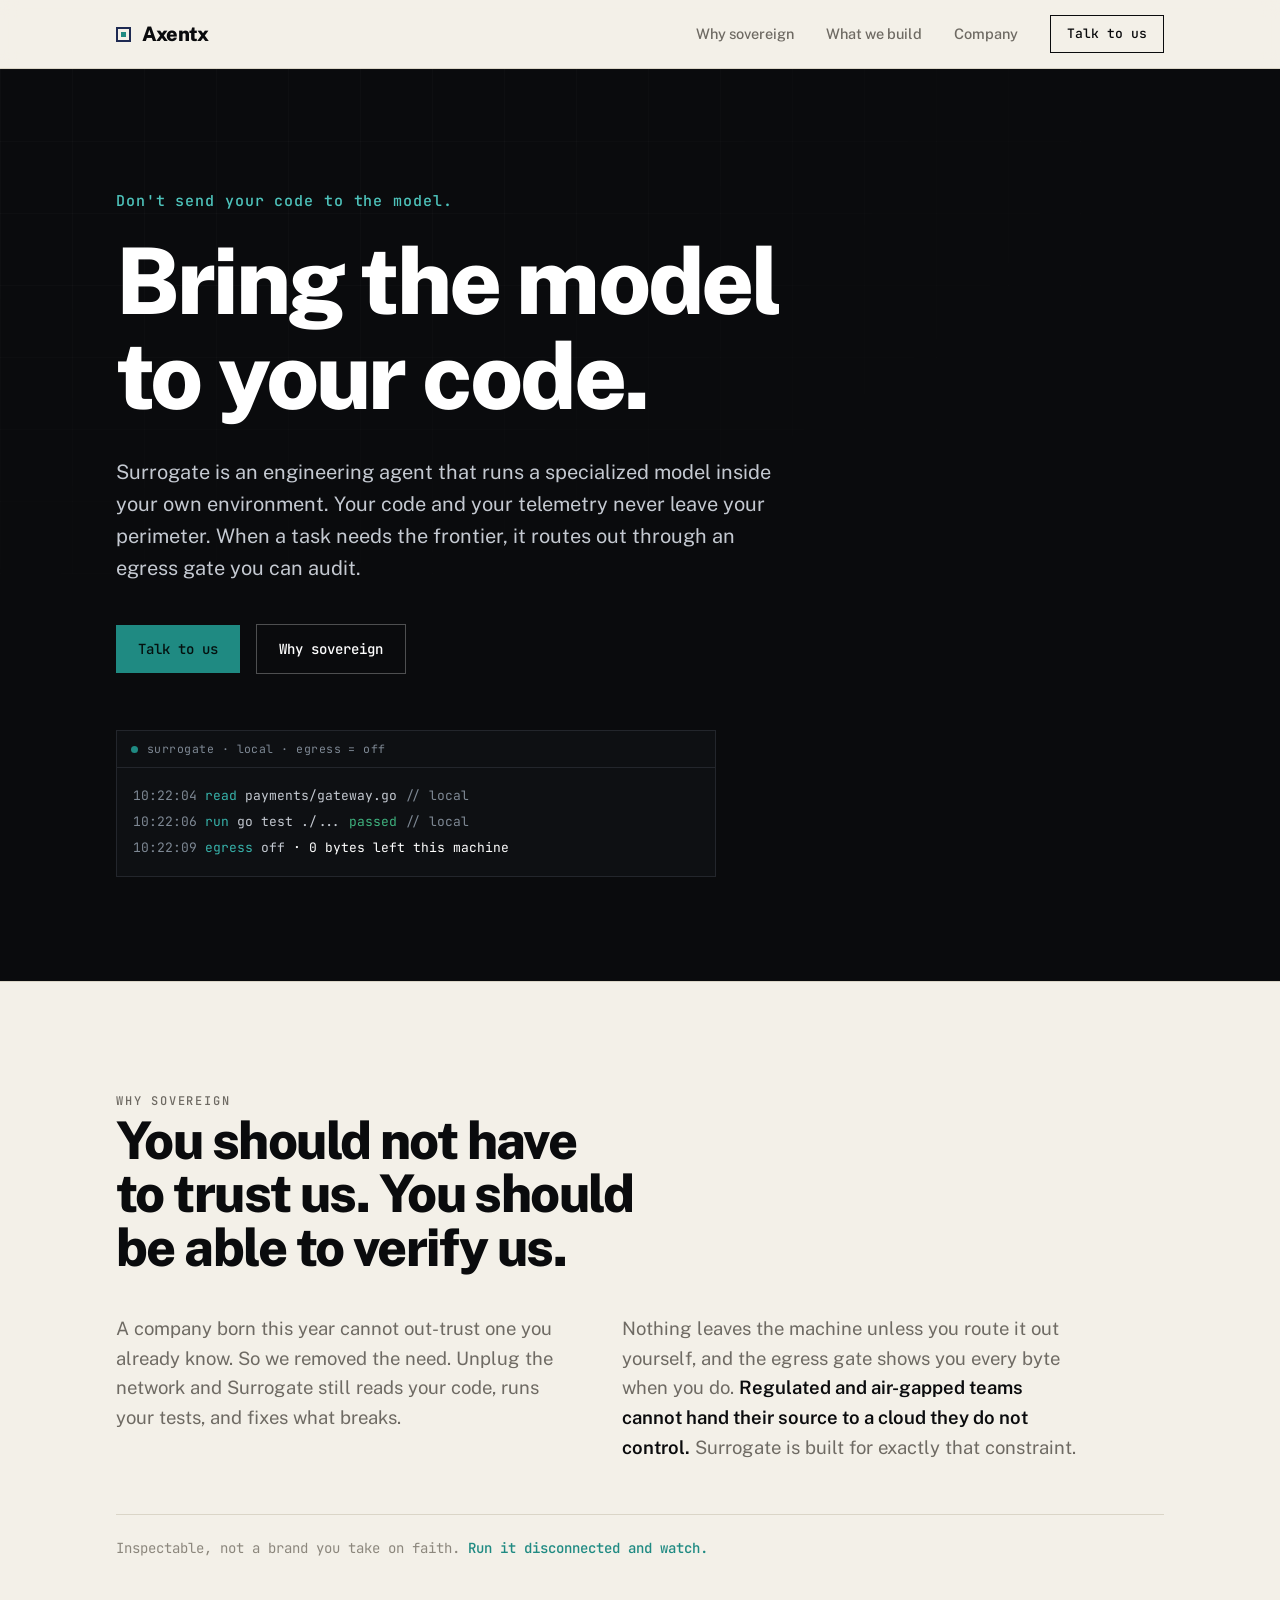
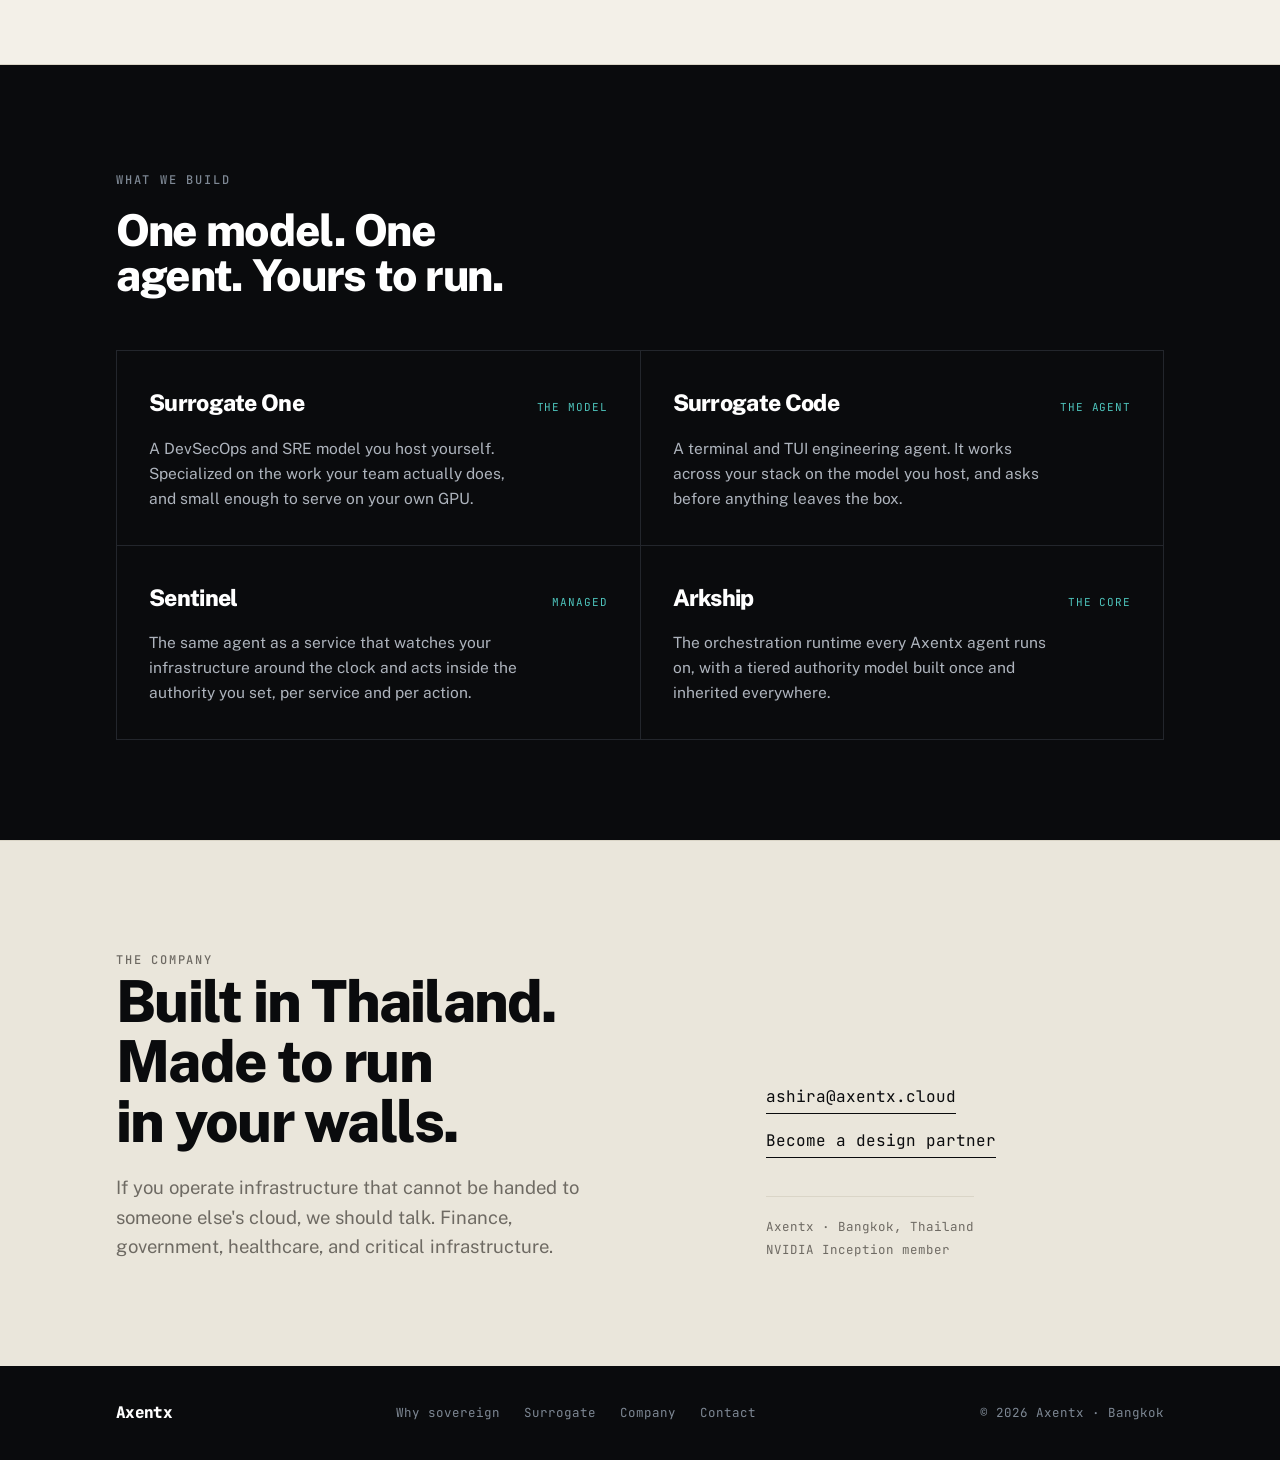
==== commit 2b955516: "redesign: minimal site led by the sovereign thesis Strip the dense enterprise layout (charter, platf" ====
--- a/index.html
+++ b/index.html
@@ -3,20 +3,20 @@
 <head>
 <meta charset="UTF-8">
 <meta name="viewport" content="width=device-width, initial-scale=1.0">
-<title>Axentx — autonomous infrastructure agents</title>
-<meta name="description" content="Axentx is a deep-tech company building autonomous agents that run cloud operations inside regulated and air-gapped environments. Sentinel operates on a decision-tier authority model. Built in Thailand.">
+<title>Axentx — sovereign AI for regulated engineering</title>
+<meta name="description" content="Axentx builds Surrogate, an engineering agent that runs a specialized model inside your own environment. Your code and telemetry never leave your perimeter. Built in Thailand.">
 <link rel="preconnect" href="https://fonts.googleapis.com">
 <link rel="preconnect" href="https://fonts.gstatic.com" crossorigin>
 <link href="https://fonts.googleapis.com/css2?family=Public+Sans:ital,wght@0,400;0,500;0,600;0,700;0,800;1,400&family=JetBrains+Mono:wght@400;500;700&display=swap" rel="stylesheet">
 <style>
   :root{
     --ink:#0A0B0D; --ink-2:#141619; --paper:#F3F0E8; --paper-2:#EAE6DB;
-    --indigo:#1E2A52; --indigo-lt:#2E3D6E; --amber:#D98A34; --teal:#1F8A82;
+    --indigo:#1E2A52; --amber:#D98A34; --teal:#1F8A82; --teal-lt:#4EC4BC;
     --slate:#6E6A63; --slate-lt:#8C877D; --line:#DAD5C7; --line-dk:#23262C;
     --paper-on-ink:#EEEAE0; --slate-on-ink:#7E8894;
     --sans:'Public Sans',system-ui,-apple-system,sans-serif;
     --mono:'JetBrains Mono',ui-monospace,SFMono-Regular,Menlo,monospace;
-    --max:1180px;
+    --max:1120px;
   }
   *{margin:0;padding:0;box-sizing:border-box}
   html{scroll-behavior:smooth}
@@ -24,148 +24,95 @@
     font-size:17px;line-height:1.6;font-weight:400;-webkit-font-smoothing:antialiased}
   a{color:inherit;text-decoration:none}
   .wrap{max-width:var(--max);margin:0 auto;padding:0 36px}
-  h1,h2,h3,h4{font-weight:700;letter-spacing:-0.02em;line-height:1.05;text-wrap:balance}
-  .mono{font-family:var(--mono)}
-  .kicker{font-family:var(--mono);font-size:12px;letter-spacing:.16em;text-transform:uppercase;
+  h1,h2,h3{font-weight:800;letter-spacing:-0.03em;line-height:1.03;text-wrap:balance}
+  .kicker{font-family:var(--mono);font-size:12px;letter-spacing:.15em;text-transform:uppercase;
     color:var(--slate);font-weight:500}
   section{border-top:1px solid var(--line)}
 
   /* nav */
-  header{position:sticky;top:0;z-index:60;background:rgba(243,240,232,.9);
-    backdrop-filter:blur(8px);border-bottom:1px solid var(--line)}
-  .nav{display:flex;align-items:center;justify-content:space-between;height:66px}
+  header{position:sticky;top:0;z-index:60;background:rgba(243,240,232,.88);
+    backdrop-filter:blur(9px);border-bottom:1px solid var(--line)}
+  .nav{display:flex;align-items:center;justify-content:space-between;height:68px}
   .brand{font-weight:800;font-size:20px;letter-spacing:-0.04em;display:flex;align-items:center;gap:11px}
-  .brand .m{width:16px;height:16px;border:2px solid var(--indigo);position:relative}
+  .brand .m{width:15px;height:15px;border:2px solid var(--indigo);position:relative}
   .brand .m::after{content:"";position:absolute;inset:3px;background:var(--teal)}
-  .navlinks{display:flex;gap:34px;align-items:center}
+  .navlinks{display:flex;gap:32px;align-items:center}
   .navlinks a{font-size:14.5px;color:var(--slate);font-weight:500}
   .navlinks a:hover{color:var(--ink)}
   .navlinks .cta{font-family:var(--mono);font-size:13px;color:var(--ink);
     border:1px solid var(--ink);padding:8px 16px}
   .navlinks .cta:hover{background:var(--ink);color:var(--paper)}
-  @media(max-width:820px){.navlinks a:not(.cta){display:none}}
+  @media(max-width:760px){.navlinks a:not(.cta){display:none}}
 
   /* hero */
   .hero{background:var(--ink);color:var(--paper-on-ink);border-top:none;position:relative;overflow:hidden}
   .hero::before{content:"";position:absolute;inset:0;
-    background:linear-gradient(90deg,rgba(255,255,255,.02) 1px,transparent 1px) 0 0/64px 64px,
-      linear-gradient(rgba(255,255,255,.02) 1px,transparent 1px) 0 0/64px 64px;
-    mask-image:radial-gradient(130% 100% at 15% 0%,#000 25%,transparent 72%)}
-  .hero .wrap{position:relative;padding:96px 36px 84px}
-  .hero .kicker{color:var(--slate-on-ink)}
-  .hero h1{color:#fff;font-size:clamp(42px,6.8vw,80px);font-weight:800;max-width:15ch;margin-top:26px}
-  .hero .lede{margin-top:30px;max-width:60ch;font-size:19.5px;color:#C4C9D1;font-weight:400}
-  .console{margin-top:44px;border:1px solid var(--line-dk);background:#0E1013;max-width:640px;
+    background:linear-gradient(90deg,rgba(255,255,255,.018) 1px,transparent 1px) 0 0/72px 72px,
+      linear-gradient(rgba(255,255,255,.018) 1px,transparent 1px) 0 0/72px 72px;
+    mask-image:radial-gradient(130% 100% at 12% 0%,#000 22%,transparent 70%)}
+  .hero .wrap{position:relative;padding:118px 36px 104px}
+  .hero .kicker{color:var(--teal-lt);letter-spacing:.06em;text-transform:none;font-size:15px}
+  .hero h1{color:#fff;font-size:clamp(46px,8vw,92px);font-weight:800;max-width:13ch;margin-top:20px}
+  .hero .lede{margin-top:32px;max-width:56ch;font-size:20px;color:#C4C9D1;font-weight:400}
+  .hero .acts{margin-top:40px;display:flex;gap:16px;flex-wrap:wrap;align-items:center}
+  .btn{font-family:var(--mono);font-size:14px;padding:13px 22px;font-weight:500}
+  .btn.primary{background:var(--teal);color:#04110F}.btn.primary:hover{background:var(--teal-lt)}
+  .btn.ghost{border:1px solid rgba(255,255,255,.28);color:#fff}.btn.ghost:hover{border-color:#fff}
+  .console{margin-top:56px;border:1px solid var(--line-dk);background:#0E1013;max-width:600px;
     font-family:var(--mono);font-size:13px}
   .console .top{padding:9px 14px;border-bottom:1px solid var(--line-dk);color:var(--slate-on-ink);
     font-size:11.5px;display:flex;align-items:center;gap:9px;letter-spacing:.04em}
   .live{width:7px;height:7px;border-radius:50%;background:var(--teal);
     box-shadow:0 0 0 0 rgba(31,138,130,.6);animation:pl 2.6s infinite}
   @keyframes pl{70%{box-shadow:0 0 0 8px rgba(31,138,130,0)}100%{box-shadow:0 0 0 0 rgba(31,138,130,0)}}
-  .console .body{padding:16px;line-height:1.95;color:#C4C9D1}
+  .console .body{padding:15px 16px;line-height:2;color:#C4C9D1}
   .console .body .d{color:var(--slate-on-ink)}
-  .console .body .g{color:#3FB27F}.console .body .a{color:var(--amber)}
-  .console .body .c{color:#37B3AB}.console .body .w{color:#fff}
-  .hero-links{margin-top:40px;display:flex;gap:26px;align-items:center;font-size:15px}
-  .hero-links a{color:#fff;font-weight:500;border-bottom:1px solid rgba(255,255,255,.3);padding-bottom:2px}
-  .hero-links a:hover{border-color:#fff}
-  .hero-links .arrow{color:var(--teal)}
-
-  /* charter */
-  .charter{background:var(--paper)}
-  .charter .wrap{padding:84px 36px;display:grid;grid-template-columns:1fr 1.15fr;gap:56px}
-  @media(max-width:860px){.charter .wrap{grid-template-columns:1fr;gap:32px}}
-  .charter h2{font-size:clamp(26px,3.4vw,38px);font-weight:700;max-width:16ch}
-  .charter p{color:var(--slate);font-size:18px;max-width:52ch}
-  .charter p+p{margin-top:20px}
-  .charter .who{margin-top:28px;font-family:var(--mono);font-size:13px;color:var(--slate-lt);
-    letter-spacing:.02em;border-top:1px solid var(--line);padding-top:20px}
-  .charter .who b{color:var(--ink);font-weight:500}
-
-  /* platform */
-  .platform{background:var(--indigo);color:#EBEEF6}
-  .platform .wrap{padding:82px 36px}
-  .platform .kicker{color:#9AA6C8}
-  .platform .row{display:grid;grid-template-columns:1fr 1fr;gap:52px;align-items:center;margin-top:22px}
-  @media(max-width:860px){.platform .row{grid-template-columns:1fr;gap:32px}}
-  .platform h2{color:#fff;font-size:clamp(28px,3.8vw,44px);font-weight:800}
-  .platform h2 span{color:#8FB6B2}
-  .platform p{margin-top:20px;color:#B9C2DA;font-size:18px;max-width:46ch}
-  .stack{border:1px solid rgba(255,255,255,.14);font-family:var(--mono);font-size:13px}
-  .stack .layer{padding:16px 20px;border-bottom:1px solid rgba(255,255,255,.1);
-    display:flex;justify-content:space-between;align-items:center;color:#C9D1E6}
-  .stack .layer:last-child{border-bottom:none}
-  .stack .layer.core{background:rgba(31,138,130,.16);color:#fff}
-  .stack .layer .t{color:#8593B8;font-size:11.5px}
-
-  /* products */
-  .products{background:var(--paper)}
-  .products .wrap{padding:84px 36px}
-  .sechead{max-width:60ch;margin-bottom:44px}
-  .sechead h2{font-size:clamp(28px,3.8vw,42px);font-weight:800}
-  .sechead p{margin-top:16px;color:var(--slate);font-size:18px;max-width:50ch}
-  .grid{display:grid;grid-template-columns:1fr 1fr;gap:18px}
-  @media(max-width:860px){.grid{grid-template-columns:1fr}}
-  .prod{background:#fff;border:1px solid var(--line);padding:30px 30px 26px;display:flex;flex-direction:column}
-  .prod.flagship{grid-column:1 / -1;background:var(--ink);color:var(--paper-on-ink);border-color:var(--ink)}
-  .prod .top{display:flex;justify-content:space-between;align-items:baseline;margin-bottom:16px}
-  .prod .name{font-size:24px;font-weight:800;letter-spacing:-0.03em}
-  .prod .cat{font-family:var(--mono);font-size:11px;letter-spacing:.1em;text-transform:uppercase;
-    color:var(--slate)}
-  .prod.flagship .cat{color:var(--teal)}
-  .prod .metric{font-family:var(--mono);font-weight:700;font-size:clamp(26px,3vw,34px);
-    letter-spacing:-0.02em;line-height:1;margin-bottom:14px}
-  .prod .metric em{font-style:normal;color:var(--teal)}
-  .prod .metric small{font-size:13px;color:var(--slate);font-weight:400;letter-spacing:0;display:block;margin-top:8px}
-  .prod.flagship .metric small{color:var(--slate-on-ink)}
-  .prod p{font-size:15.5px;color:var(--slate)}
-  .prod.flagship p{color:#C4C9D1}
-  .prod .fl-body{display:grid;grid-template-columns:1.1fr 1fr;gap:36px;align-items:center}
-  @media(max-width:720px){.prod .fl-body{grid-template-columns:1fr;gap:26px}}
-  .compare{border:1px solid var(--line-dk);font-family:var(--mono);font-size:12.5px}
-  .compare .r{padding:12px 16px;border-bottom:1px solid var(--line-dk);color:#C4C9D1;line-height:1.5}
-  .compare .r:last-child{border-bottom:none}
-  .compare .r b{color:#fff;font-weight:500}
-  .compare .r.us{background:rgba(31,138,130,.14)}
-  .compare .r.us b{color:#4EC4BC}
-
-  /* tier ladder */
-  .tiers{background:var(--ink);color:var(--paper-on-ink)}
-  .tiers .wrap{padding:84px 36px}
-  .tiers .kicker{color:var(--slate-on-ink)}
-  .tiers h2{color:#fff;font-size:clamp(26px,3.6vw,40px);font-weight:800;max-width:20ch;margin-top:16px}
-  .tiers .sub{margin-top:18px;color:#B7BEC8;max-width:54ch;font-size:18px}
-  .ladder{margin-top:44px;display:grid;gap:2px}
-  .tier{display:grid;grid-template-columns:120px 1fr auto;gap:24px;align-items:center;
-    padding:20px 22px;background:#0F1114;border:1px solid var(--line-dk);border-left:3px solid var(--slate)}
-  .tier.t1{border-left-color:var(--slate-lt)}.tier.t2{border-left-color:var(--amber)}
-  .tier.t3{border-left-color:var(--teal)}
-  .tier .lv{font-family:var(--mono);font-weight:700;font-size:13px;letter-spacing:.06em;color:#fff}
-  .tier .lv span{display:block;color:var(--slate-on-ink);font-weight:400;font-size:11px;margin-top:3px;letter-spacing:.04em}
-  .tier .desc{font-size:15px;color:#C4C9D1}
-  .tier .state{font-family:var(--mono);font-size:11.5px;padding:5px 11px;border:1px solid var(--line-dk);
-    color:var(--slate-on-ink);white-space:nowrap;letter-spacing:.04em}
-  .tier.t2 .state{color:var(--amber);border-color:rgba(217,138,52,.4)}
-  .tier.t3 .state{color:var(--teal);border-color:rgba(31,138,130,.4)}
-  @media(max-width:720px){.tier{grid-template-columns:1fr;gap:8px}.tier .state{justify-self:start}}
+  .console .body .g{color:#3FB27F}.console .body .c{color:#37B3AB}.console .body .w{color:#fff}
+
+  /* sovereign statement */
+  .why{background:var(--paper)}
+  .why .wrap{padding:104px 36px}
+  .why h2{font-size:clamp(30px,4.6vw,52px);font-weight:800;max-width:18ch}
+  .why .cols{margin-top:40px;display:grid;grid-template-columns:1fr 1fr;gap:52px;max-width:960px}
+  @media(max-width:820px){.why .cols{grid-template-columns:1fr;gap:26px}}
+  .why p{color:var(--slate);font-size:18.5px}
+  .why p b{color:var(--ink);font-weight:600}
+  .why .line{margin-top:52px;font-family:var(--mono);font-size:14px;color:var(--slate-lt);
+    border-top:1px solid var(--line);padding-top:22px}
+  .why .line b{color:var(--teal);font-weight:500}
+
+  /* what we build */
+  .build{background:var(--ink);color:var(--paper-on-ink)}
+  .build .wrap{padding:100px 36px}
+  .build .kicker{color:var(--slate-on-ink)}
+  .build h2{color:#fff;font-size:clamp(28px,4vw,44px);font-weight:800;margin-top:16px;max-width:20ch}
+  .grid{margin-top:52px;display:grid;grid-template-columns:1fr 1fr;gap:1px;
+    background:var(--line-dk);border:1px solid var(--line-dk)}
+  @media(max-width:760px){.grid{grid-template-columns:1fr}}
+  .cell{background:var(--ink);padding:34px 32px}
+  .cell .h{display:flex;align-items:baseline;justify-content:space-between;gap:12px;margin-bottom:14px}
+  .cell .name{font-size:23px;font-weight:800;letter-spacing:-0.03em;color:#fff}
+  .cell .tag{font-family:var(--mono);font-size:11px;letter-spacing:.08em;text-transform:uppercase;color:var(--teal-lt)}
+  .cell p{font-size:15.5px;color:#AEB4BD;max-width:42ch}
+  .cell .focus{color:var(--slate-on-ink)}
 
   /* closing */
   .close{background:var(--paper-2)}
-  .close .wrap{padding:88px 36px;display:grid;grid-template-columns:1.4fr 1fr;gap:48px;align-items:end}
-  @media(max-width:860px){.close .wrap{grid-template-columns:1fr;gap:28px}}
-  .close h2{font-size:clamp(30px,4.4vw,52px);font-weight:800;max-width:15ch}
-  .close p{margin-top:20px;color:var(--slate);max-width:44ch;font-size:18px}
+  .close .wrap{padding:104px 36px;display:grid;grid-template-columns:1.5fr 1fr;gap:52px;align-items:end}
+  @media(max-width:820px){.close .wrap{grid-template-columns:1fr;gap:30px}}
+  .close h2{font-size:clamp(32px,5vw,58px);font-weight:800;max-width:14ch}
+  .close p{margin-top:22px;color:var(--slate);max-width:44ch;font-size:18.5px}
   .close .act{display:flex;flex-direction:column;gap:14px;align-items:flex-start}
-  .close .act a{font-family:var(--mono);font-size:15px;color:var(--ink);border-bottom:1px solid var(--ink);padding-bottom:3px}
-  .close .act a:hover{color:var(--teal);border-color:var(--teal)}
-  .close .meta{margin-top:26px;font-family:var(--mono);font-size:12.5px;color:var(--slate);
-    border-top:1px solid var(--line);padding-top:18px;line-height:1.8}
+  .close .act a.mail{font-family:var(--mono);font-size:16px;color:var(--ink);border-bottom:1px solid var(--ink);padding-bottom:3px}
+  .close .act a.mail:hover{color:var(--teal);border-color:var(--teal)}
+  .close .meta{margin-top:24px;font-family:var(--mono);font-size:12.5px;color:var(--slate);
+    border-top:1px solid var(--line);padding-top:18px;line-height:1.9}
 
   footer{background:var(--ink);color:var(--slate-on-ink)}
-  footer .wrap{padding:38px 36px;display:flex;justify-content:space-between;flex-wrap:wrap;gap:20px;
+  footer .wrap{padding:34px 36px;display:flex;justify-content:space-between;flex-wrap:wrap;gap:18px;
     align-items:center;font-family:var(--mono);font-size:12.5px}
-  footer .brand{color:#fff}footer a{color:var(--slate-on-ink)}footer a:hover{color:#fff}
-  footer .fl{display:flex;gap:26px;flex-wrap:wrap}
+  footer .brand{color:#fff;font-size:16px}footer a{color:var(--slate-on-ink)}footer a:hover{color:#fff}
+  footer .fl{display:flex;gap:24px;flex-wrap:wrap}
 </style>
 </head>
 <body id="top">
@@ -174,11 +121,10 @@
   <div class="wrap nav">
     <a href="#top" class="brand"><span class="m"></span>Axentx</a>
     <nav class="navlinks">
-      <a href="#platform">Platform</a>
-      <a href="#products">Products</a>
-      <a href="#sentinel">Sentinel</a>
+      <a href="#why">Why sovereign</a>
+      <a href="#build">What we build</a>
       <a href="#company">Company</a>
-      <a href="mailto:hello@axentx.cloud" class="cta">Talk to us</a>
+      <a href="mailto:ashira@axentx.cloud" class="cta">Talk to us</a>
     </nav>
   </div>
 </header>
@@ -188,127 +134,59 @@
   <!-- HERO -->
   <div class="hero">
     <div class="wrap">
-      <span class="kicker">Axentx / Autonomous Infrastructure</span>
-      <h1>Infrastructure that answers back.</h1>
-      <p class="lede">Axentx builds agents that run cloud operations at national scale. Sentinel diagnoses a fault and acts inside the authority you set for it, then wakes an engineer only when the blast radius earns it.</p>
+      <span class="kicker">Don't send your code to the model.</span>
+      <h1>Bring the model to your code.</h1>
+      <p class="lede">Surrogate is an engineering agent that runs a specialized model inside your own environment. Your code and your telemetry never leave your perimeter. When a task needs the frontier, it routes out through an egress gate you can audit.</p>
+      <div class="acts">
+        <a href="mailto:ashira@axentx.cloud?subject=Surrogate" class="btn primary">Talk to us</a>
+        <a href="#why" class="btn ghost">Why sovereign</a>
+      </div>
       <div class="console">
-        <div class="top"><span class="live"></span>sentinel · run_forever · perimeter=internal</div>
+        <div class="top"><span class="live"></span>surrogate · local · egress = off</div>
         <div class="body">
-          <div><span class="d">02:14:07</span> <span class="c">observe</span> payments-db latency z=3.1 <span class="d">// 214 series, local</span></div>
-          <div><span class="d">02:14:09</span> <span class="a">incident</span> INC-4471 opened · sev-2 · runbook matched</div>
-          <div><span class="d">02:14:41</span> <span class="c">act</span> tier-3 authority · raise pool 40 to 64 · applied</div>
-          <div><span class="d">02:15:02</span> <span class="g">resolved</span> burn=0.3x · MTTR 4m12s · <span class="w">no page sent</span></div>
-        </div>
-      </div>
-      <div class="hero-links">
-        <a href="#sentinel">See how Sentinel decides <span class="arrow">&rarr;</span></a>
-        <a href="#products">The full portfolio</a>
+          <div><span class="d">10:22:04</span> <span class="c">read</span> payments/gateway.go <span class="d">// local</span></div>
+          <div><span class="d">10:22:06</span> <span class="c">run</span> go test ./... <span class="g">passed</span> <span class="d">// local</span></div>
+          <div><span class="d">10:22:09</span> <span class="c">egress</span> off <span class="w">· 0 bytes left this machine</span></div>
+        </div>
       </div>
     </div>
   </div>
 
-  <!-- CHARTER -->
-  <section class="charter">
-    <div class="wrap">
-      <h2>We build the operating layer for infrastructure that cannot leave its own perimeter.</h2>
-      <div>
-        <p>Axentx is a deep-tech company from Thailand. We build autonomous agents for teams that run regulated or air-gapped systems, where the code and the telemetry an agent reads never reach a network the customer does not control.</p>
-        <p>Every product sits on one core and shares one idea: an agent should not just describe an operation. It should carry the authority to run it, bounded by rules the operator writes.</p>
-        <div class="who"><b>Who runs Axentx agents:</b> finance, government, healthcare, and critical infrastructure, at the scale where a wrong automated action is a headline.</div>
-      </div>
+  <!-- WHY SOVEREIGN -->
+  <section class="why" id="why">
+    <div class="wrap">
+      <span class="kicker">Why sovereign</span>
+      <h2>You should not have to trust us. You should be able to verify us.</h2>
+      <div class="cols">
+        <p>A company born this year cannot out-trust one you already know. So we removed the need. Unplug the network and Surrogate still reads your code, runs your tests, and fixes what breaks.</p>
+        <p>Nothing leaves the machine unless you route it out yourself, and the egress gate shows you every byte when you do. <b>Regulated and air-gapped teams cannot hand their source to a cloud they do not control.</b> Surrogate is built for exactly that constraint.</p>
+      </div>
+      <div class="line">Inspectable, not a brand you take on faith. <b>Run it disconnected and watch.</b></div>
     </div>
   </section>
 
-  <!-- PLATFORM -->
-  <section class="platform" id="platform">
-    <div class="wrap">
-      <span class="kicker">The platform</span>
-      <div class="row">
-        <div>
-          <h2>One core under every <span>agent.</span></h2>
-          <p>Arkship is the orchestration runtime beneath the whole portfolio. It carries the tool-use, the long-horizon memory, and the tiered authority model. A capability built once becomes something every agent inherits.</p>
-        </div>
-        <div class="stack">
-          <div class="layer"><span>Products</span><span class="t">Sentinel · Surrogate · Costinel · Vanguard</span></div>
-          <div class="layer"><span>Agent capabilities</span><span class="t">tool-use · memory · verification</span></div>
-          <div class="layer core"><span>Arkship</span><span class="t">orchestration core · authority tiers</span></div>
-          <div class="layer"><span>Your infrastructure</span><span class="t">on-prem · air-gapped · sovereign cloud</span></div>
-        </div>
-      </div>
-    </div>
-  </section>
-
-  <!-- PRODUCTS -->
-  <section class="products" id="products">
-    <div class="wrap">
-      <div class="sechead">
-        <span class="kicker">The portfolio</span>
-        <h2>Named products. One architecture.</h2>
-        <p>Each Axentx product owns a domain of operations. Sentinel carries the most weight; the rest run on the same Arkship core.</p>
-      </div>
+  <!-- WHAT WE BUILD -->
+  <section class="build" id="build">
+    <div class="wrap">
+      <span class="kicker">What we build</span>
+      <h2>One model. One agent. Yours to run.</h2>
       <div class="grid">
-
-        <div class="prod flagship" id="sentinel">
-          <div class="fl-body">
-            <div>
-              <div class="top"><span class="name" style="color:#fff">Sentinel</span><span class="cat">Cloud DevSecOps &amp; SRE agent</span></div>
-              <div class="metric"><em>4m12s</em><small>median time to resolve, before an engineer opens a runbook</small></div>
-              <p>Sentinel plugs into your cloud and runs operations the way an on-call engineer would, at full attention at 2 a.m. It reads the runbook, runs it, and reports what changed. What it is allowed to change is set per service and per action class, not by a single global switch.</p>
-            </div>
-            <div class="compare">
-              <div class="r"><b>AWS DevOps Agent</b> proposes a fix and waits for one approval, whatever broke.</div>
-              <div class="r"><b>OpsLevel</b> tells a human who owns the service and where the runbook lives.</div>
-              <div class="r"><b>Backstage</b> exposes actions an agent can call.</div>
-              <div class="r us"><b>Sentinel</b> knows which action is correct, runs it inside your authority, and escalates the rest.</div>
-            </div>
-          </div>
-        </div>
-
-        <div class="prod">
-          <div class="top"><span class="name">Surrogate</span><span class="cat">Sovereign engineering agent</span></div>
-          <div class="metric"><em>0</em> external calls<small>on the default path</small></div>
-          <p>A terminal and TUI engineering agent that reads code, runs commands, and reasons across the stack on a model you host. When a task needs the frontier, it routes out through an egress gate you can audit.</p>
-        </div>
-
-        <div class="prod">
-          <div class="top"><span class="name">Costinel</span><span class="cat">FinOps · cost intelligence</span></div>
-          <div class="metric">sub-hourly<small>cloud spend, anomaly-flagged</small></div>
-          <p>Real-time AWS cost visibility with machine-learning anomaly detection and reinforcement-learning optimization. It tells your FinOps team what changed in the bill before the invoice does.</p>
-        </div>
-
-        <div class="prod">
-          <div class="top"><span class="name">Vanguard</span><span class="cat">Cloud security posture</span></div>
-          <div class="metric">continuous<small>posture &amp; risk, auto-remediated</small></div>
-          <p>Cloud security posture management with continuous risk assessment, automated remediation, and compliance mapping across large multi-account estates.</p>
-        </div>
-
-        <div class="prod">
-          <div class="top"><span class="name">LeadFlow</span><span class="cat">Business ops · sales pipeline</span></div>
-          <div class="metric">PDPA-native<small>Thai / SEA-first CRM</small></div>
-          <p>A multi-tenant lead-generation and sales-pipeline platform built for Southeast Asia, with per-lead consent tracking and tenant isolation at the database layer.</p>
-        </div>
-
-        <div class="prod">
-          <div class="top"><span class="name">Workio</span><span class="cat">Business ops · workflow automation</span></div>
-          <div class="metric">automated<small>internal ops workflows</small></div>
-          <p>Workflow automation for the operational plumbing a growing company outgrows spreadsheets on. Built to run unattended and report by exception.</p>
-        </div>
-
-      </div>
-    </div>
-  </section>
-
-  <!-- TIER LADDER -->
-  <section class="tiers">
-    <div class="wrap">
-      <span class="kicker">The difference</span>
-      <h2>Autonomy is a dial, not a switch.</h2>
-      <p class="sub">Most incident agents give you one binary gate: approve, or the agent does nothing. Sentinel runs a tier system. You grant more authority to the patterns it has already proven, and keep a human on the ones it has not.</p>
-      <div class="ladder">
-        <div class="tier"><div class="lv">TIER 0<span>observe</span></div><div class="desc">Reads telemetry, forms a hypothesis, opens nothing. The floor for any service Sentinel has just met.</div><div class="state">read-only</div></div>
-        <div class="tier t1"><div class="lv">TIER 1<span>propose</span></div><div class="desc">Diagnoses the fault and drafts the exact change, then hands it to an engineer to run.</div><div class="state">human runs</div></div>
-        <div class="tier t2"><div class="lv">TIER 2<span>approve</span></div><div class="desc">Prepares the mitigation and executes it the moment an on-call engineer confirms. One tap, not a shell session.</div><div class="state">awaiting approval</div></div>
-        <div class="tier t3"><div class="lv">TIER 3<span>authority</span></div><div class="desc">Acts on its own for a fix it has already run safely, on a service you have cleared. Escalates anything outside the pattern.</div><div class="state">autonomous</div></div>
+        <div class="cell">
+          <div class="h"><span class="name">Surrogate One</span><span class="tag">The model</span></div>
+          <p>A DevSecOps and SRE model you host yourself. Specialized on the work your team actually does, and small enough to serve on your own GPU.</p>
+        </div>
+        <div class="cell">
+          <div class="h"><span class="name">Surrogate Code</span><span class="tag">The agent</span></div>
+          <p>A terminal and TUI engineering agent. It works across your stack on the model you host, and asks before anything leaves the box.</p>
+        </div>
+        <div class="cell">
+          <div class="h"><span class="name">Sentinel</span><span class="tag">Managed</span></div>
+          <p>The same agent as a service that watches your infrastructure around the clock and acts inside the authority you set, per service and per action.</p>
+        </div>
+        <div class="cell">
+          <div class="h"><span class="name">Arkship</span><span class="tag">The core</span></div>
+          <p>The orchestration runtime every Axentx agent runs on, with a tiered authority model built once and inherited everywhere.</p>
+        </div>
       </div>
     </div>
   </section>
@@ -318,13 +196,13 @@
     <div class="wrap">
       <div>
         <span class="kicker">The company</span>
-        <h2>Built in Thailand. Trusted at national scale.</h2>
-        <p>Axentx agents run inside your perimeter and report to your engineers. If you operate infrastructure that cannot be handed to someone else's cloud, we should talk.</p>
+        <h2>Built in Thailand. Made to run in your walls.</h2>
+        <p>If you operate infrastructure that cannot be handed to someone else's cloud, we should talk. Finance, government, healthcare, and critical infrastructure.</p>
       </div>
       <div class="act">
-        <a href="mailto:hello@axentx.cloud">hello@axentx.cloud</a>
-        <a href="mailto:hello@axentx.cloud?subject=Design%20partner">Become a design partner</a>
-        <div class="meta">Axentx Co. &middot; Bangkok, Thailand<br>NVIDIA Inception member<br>Deep-tech · autonomous operations</div>
+        <a href="mailto:ashira@axentx.cloud" class="mail">ashira@axentx.cloud</a>
+        <a href="mailto:ashira@axentx.cloud?subject=Design%20partner" class="mail">Become a design partner</a>
+        <div class="meta">Axentx &middot; Bangkok, Thailand<br>NVIDIA Inception member</div>
       </div>
     </div>
   </section>
@@ -333,12 +211,12 @@
 
 <footer>
   <div class="wrap">
-    <a href="#top" class="brand" style="font-weight:800;font-size:16px;letter-spacing:-0.03em">Axentx</a>
+    <a href="#top" class="brand">Axentx</a>
     <div class="fl">
-      <a href="#platform">Arkship</a>
-      <a href="#sentinel">Sentinel</a>
-      <a href="#products">Products</a>
-      <a href="mailto:hello@axentx.cloud">Contact</a>
+      <a href="#why">Why sovereign</a>
+      <a href="#build">Surrogate</a>
+      <a href="#company">Company</a>
+      <a href="mailto:ashira@axentx.cloud">Contact</a>
     </div>
     <span>&copy; 2026 Axentx &middot; Bangkok</span>
   </div>
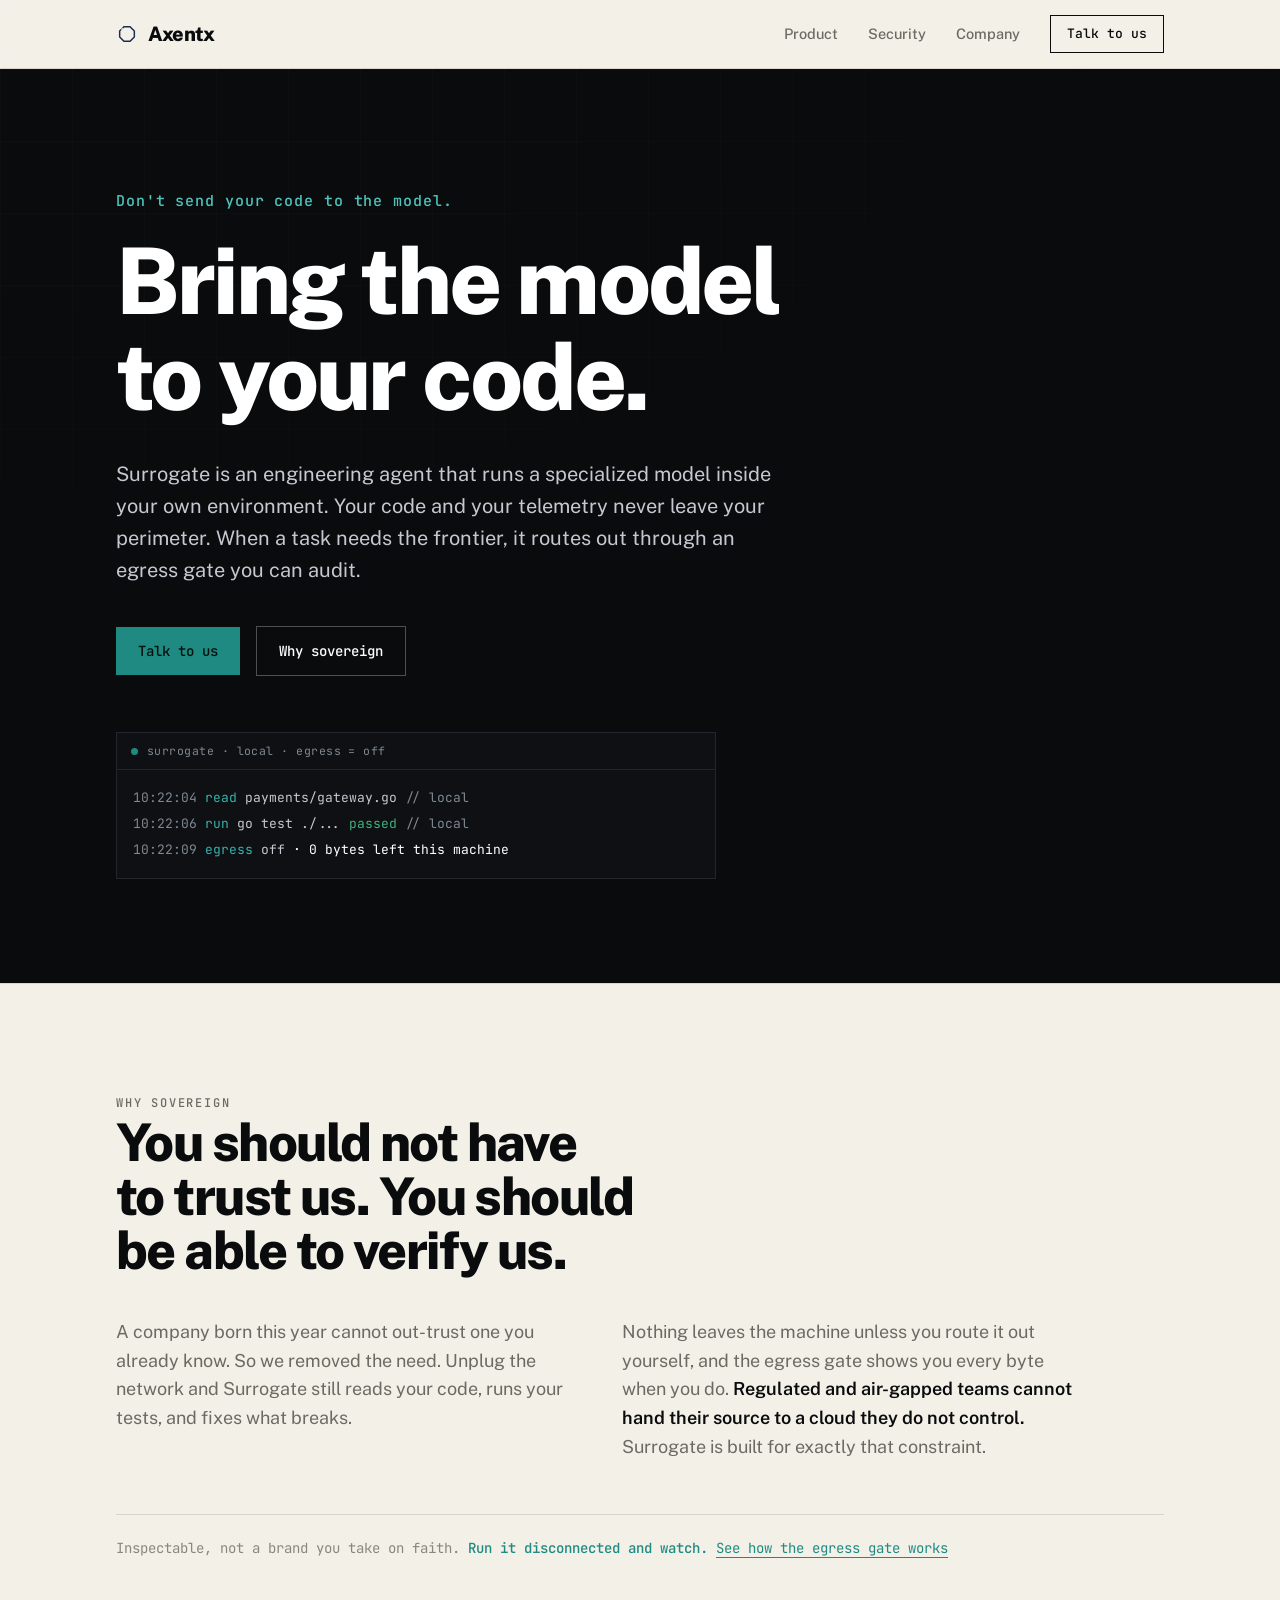
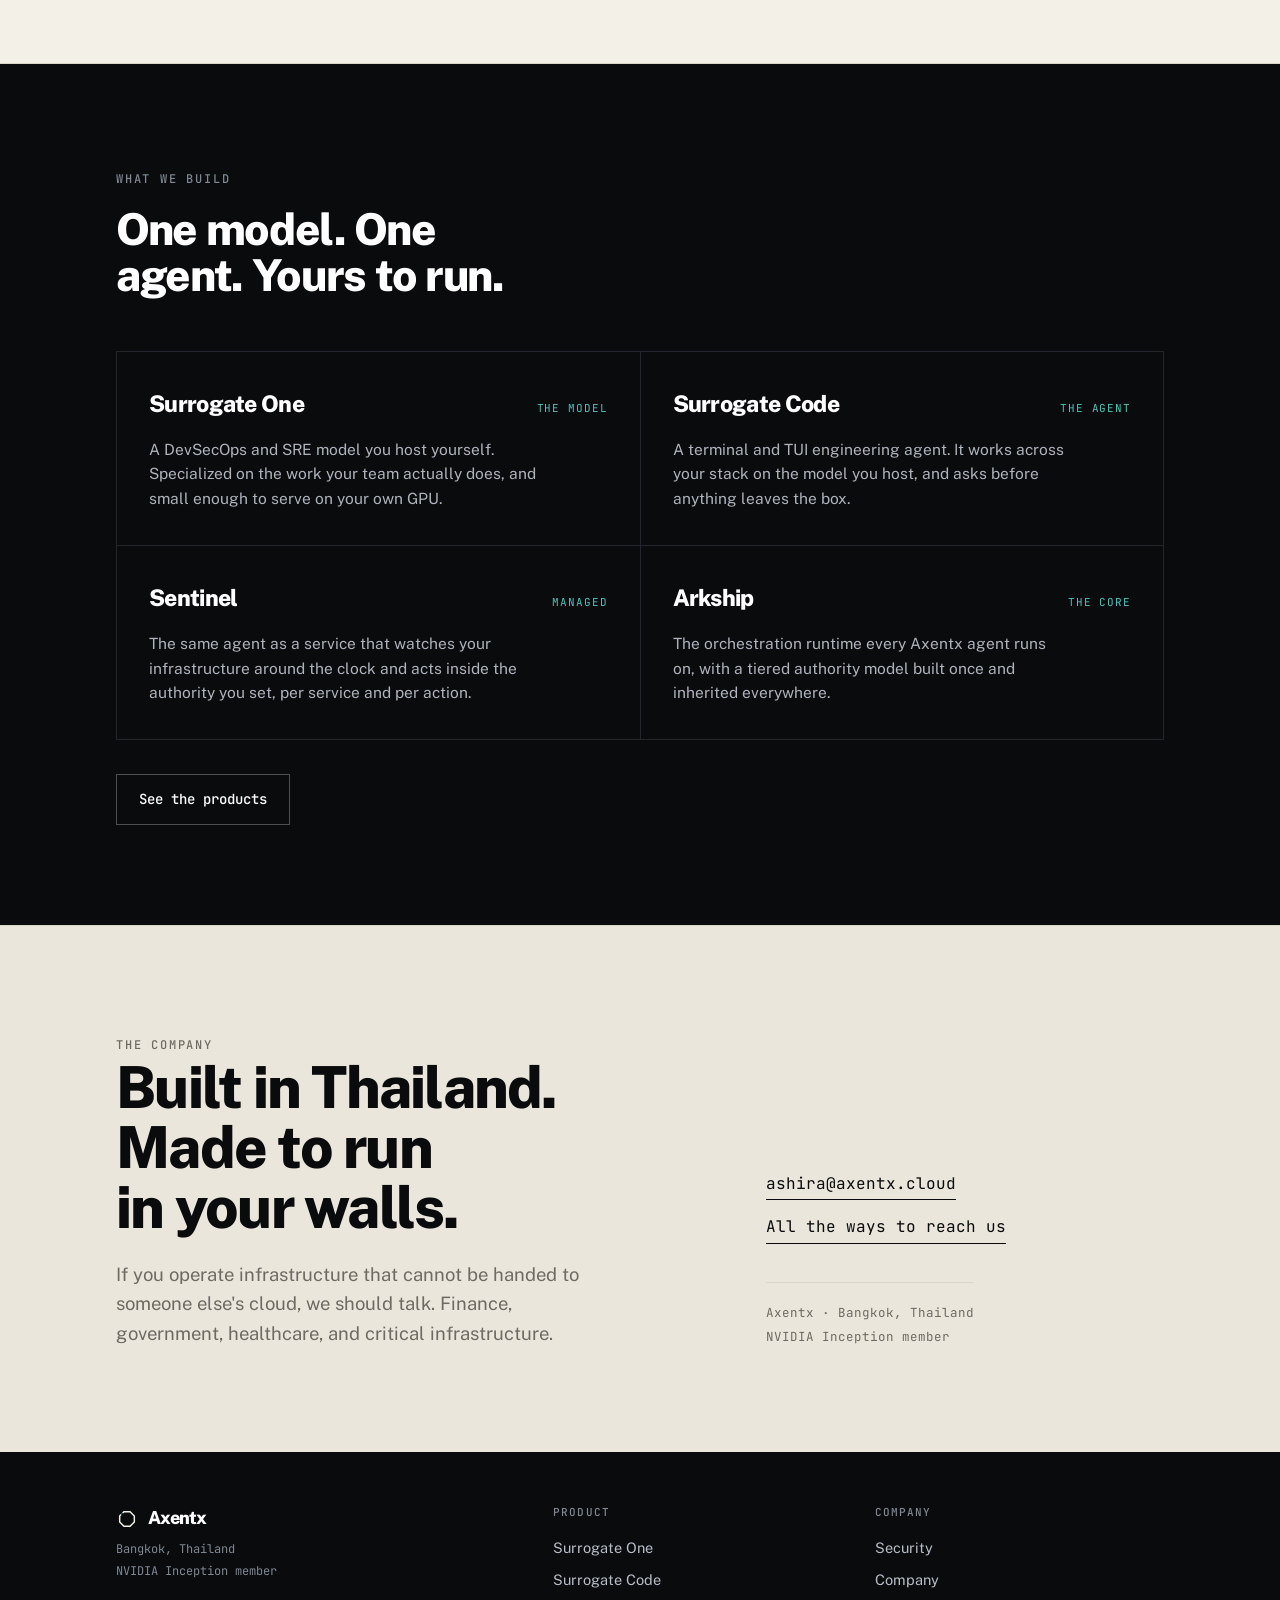
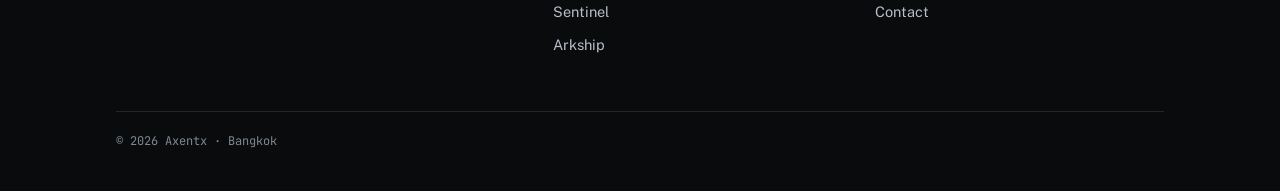
==== commit 3d63de56: "feat(site): multi-page site + Aperture Ring logo Turn the single landing page into a real site and r" ====
--- a/index.html
+++ b/index.html
@@ -5,125 +5,21 @@
 <meta name="viewport" content="width=device-width, initial-scale=1.0">
 <title>Axentx — sovereign AI for regulated engineering</title>
 <meta name="description" content="Axentx builds Surrogate, an engineering agent that runs a specialized model inside your own environment. Your code and telemetry never leave your perimeter. Built in Thailand.">
+<link rel="icon" href="favicon.svg" type="image/svg+xml">
 <link rel="preconnect" href="https://fonts.googleapis.com">
 <link rel="preconnect" href="https://fonts.gstatic.com" crossorigin>
 <link href="https://fonts.googleapis.com/css2?family=Public+Sans:ital,wght@0,400;0,500;0,600;0,700;0,800;1,400&family=JetBrains+Mono:wght@400;500;700&display=swap" rel="stylesheet">
-<style>
-  :root{
-    --ink:#0A0B0D; --ink-2:#141619; --paper:#F3F0E8; --paper-2:#EAE6DB;
-    --indigo:#1E2A52; --amber:#D98A34; --teal:#1F8A82; --teal-lt:#4EC4BC;
-    --slate:#6E6A63; --slate-lt:#8C877D; --line:#DAD5C7; --line-dk:#23262C;
-    --paper-on-ink:#EEEAE0; --slate-on-ink:#7E8894;
-    --sans:'Public Sans',system-ui,-apple-system,sans-serif;
-    --mono:'JetBrains Mono',ui-monospace,SFMono-Regular,Menlo,monospace;
-    --max:1120px;
-  }
-  *{margin:0;padding:0;box-sizing:border-box}
-  html{scroll-behavior:smooth}
-  body{font-family:var(--sans);background:var(--paper);color:var(--ink);
-    font-size:17px;line-height:1.6;font-weight:400;-webkit-font-smoothing:antialiased}
-  a{color:inherit;text-decoration:none}
-  .wrap{max-width:var(--max);margin:0 auto;padding:0 36px}
-  h1,h2,h3{font-weight:800;letter-spacing:-0.03em;line-height:1.03;text-wrap:balance}
-  .kicker{font-family:var(--mono);font-size:12px;letter-spacing:.15em;text-transform:uppercase;
-    color:var(--slate);font-weight:500}
-  section{border-top:1px solid var(--line)}
-
-  /* nav */
-  header{position:sticky;top:0;z-index:60;background:rgba(243,240,232,.88);
-    backdrop-filter:blur(9px);border-bottom:1px solid var(--line)}
-  .nav{display:flex;align-items:center;justify-content:space-between;height:68px}
-  .brand{font-weight:800;font-size:20px;letter-spacing:-0.04em;display:flex;align-items:center;gap:11px}
-  .brand .m{width:15px;height:15px;border:2px solid var(--indigo);position:relative}
-  .brand .m::after{content:"";position:absolute;inset:3px;background:var(--teal)}
-  .navlinks{display:flex;gap:32px;align-items:center}
-  .navlinks a{font-size:14.5px;color:var(--slate);font-weight:500}
-  .navlinks a:hover{color:var(--ink)}
-  .navlinks .cta{font-family:var(--mono);font-size:13px;color:var(--ink);
-    border:1px solid var(--ink);padding:8px 16px}
-  .navlinks .cta:hover{background:var(--ink);color:var(--paper)}
-  @media(max-width:760px){.navlinks a:not(.cta){display:none}}
-
-  /* hero */
-  .hero{background:var(--ink);color:var(--paper-on-ink);border-top:none;position:relative;overflow:hidden}
-  .hero::before{content:"";position:absolute;inset:0;
-    background:linear-gradient(90deg,rgba(255,255,255,.018) 1px,transparent 1px) 0 0/72px 72px,
-      linear-gradient(rgba(255,255,255,.018) 1px,transparent 1px) 0 0/72px 72px;
-    mask-image:radial-gradient(130% 100% at 12% 0%,#000 22%,transparent 70%)}
-  .hero .wrap{position:relative;padding:118px 36px 104px}
-  .hero .kicker{color:var(--teal-lt);letter-spacing:.06em;text-transform:none;font-size:15px}
-  .hero h1{color:#fff;font-size:clamp(46px,8vw,92px);font-weight:800;max-width:13ch;margin-top:20px}
-  .hero .lede{margin-top:32px;max-width:56ch;font-size:20px;color:#C4C9D1;font-weight:400}
-  .hero .acts{margin-top:40px;display:flex;gap:16px;flex-wrap:wrap;align-items:center}
-  .btn{font-family:var(--mono);font-size:14px;padding:13px 22px;font-weight:500}
-  .btn.primary{background:var(--teal);color:#04110F}.btn.primary:hover{background:var(--teal-lt)}
-  .btn.ghost{border:1px solid rgba(255,255,255,.28);color:#fff}.btn.ghost:hover{border-color:#fff}
-  .console{margin-top:56px;border:1px solid var(--line-dk);background:#0E1013;max-width:600px;
-    font-family:var(--mono);font-size:13px}
-  .console .top{padding:9px 14px;border-bottom:1px solid var(--line-dk);color:var(--slate-on-ink);
-    font-size:11.5px;display:flex;align-items:center;gap:9px;letter-spacing:.04em}
-  .live{width:7px;height:7px;border-radius:50%;background:var(--teal);
-    box-shadow:0 0 0 0 rgba(31,138,130,.6);animation:pl 2.6s infinite}
-  @keyframes pl{70%{box-shadow:0 0 0 8px rgba(31,138,130,0)}100%{box-shadow:0 0 0 0 rgba(31,138,130,0)}}
-  .console .body{padding:15px 16px;line-height:2;color:#C4C9D1}
-  .console .body .d{color:var(--slate-on-ink)}
-  .console .body .g{color:#3FB27F}.console .body .c{color:#37B3AB}.console .body .w{color:#fff}
-
-  /* sovereign statement */
-  .why{background:var(--paper)}
-  .why .wrap{padding:104px 36px}
-  .why h2{font-size:clamp(30px,4.6vw,52px);font-weight:800;max-width:18ch}
-  .why .cols{margin-top:40px;display:grid;grid-template-columns:1fr 1fr;gap:52px;max-width:960px}
-  @media(max-width:820px){.why .cols{grid-template-columns:1fr;gap:26px}}
-  .why p{color:var(--slate);font-size:18.5px}
-  .why p b{color:var(--ink);font-weight:600}
-  .why .line{margin-top:52px;font-family:var(--mono);font-size:14px;color:var(--slate-lt);
-    border-top:1px solid var(--line);padding-top:22px}
-  .why .line b{color:var(--teal);font-weight:500}
-
-  /* what we build */
-  .build{background:var(--ink);color:var(--paper-on-ink)}
-  .build .wrap{padding:100px 36px}
-  .build .kicker{color:var(--slate-on-ink)}
-  .build h2{color:#fff;font-size:clamp(28px,4vw,44px);font-weight:800;margin-top:16px;max-width:20ch}
-  .grid{margin-top:52px;display:grid;grid-template-columns:1fr 1fr;gap:1px;
-    background:var(--line-dk);border:1px solid var(--line-dk)}
-  @media(max-width:760px){.grid{grid-template-columns:1fr}}
-  .cell{background:var(--ink);padding:34px 32px}
-  .cell .h{display:flex;align-items:baseline;justify-content:space-between;gap:12px;margin-bottom:14px}
-  .cell .name{font-size:23px;font-weight:800;letter-spacing:-0.03em;color:#fff}
-  .cell .tag{font-family:var(--mono);font-size:11px;letter-spacing:.08em;text-transform:uppercase;color:var(--teal-lt)}
-  .cell p{font-size:15.5px;color:#AEB4BD;max-width:42ch}
-  .cell .focus{color:var(--slate-on-ink)}
-
-  /* closing */
-  .close{background:var(--paper-2)}
-  .close .wrap{padding:104px 36px;display:grid;grid-template-columns:1.5fr 1fr;gap:52px;align-items:end}
-  @media(max-width:820px){.close .wrap{grid-template-columns:1fr;gap:30px}}
-  .close h2{font-size:clamp(32px,5vw,58px);font-weight:800;max-width:14ch}
-  .close p{margin-top:22px;color:var(--slate);max-width:44ch;font-size:18.5px}
-  .close .act{display:flex;flex-direction:column;gap:14px;align-items:flex-start}
-  .close .act a.mail{font-family:var(--mono);font-size:16px;color:var(--ink);border-bottom:1px solid var(--ink);padding-bottom:3px}
-  .close .act a.mail:hover{color:var(--teal);border-color:var(--teal)}
-  .close .meta{margin-top:24px;font-family:var(--mono);font-size:12.5px;color:var(--slate);
-    border-top:1px solid var(--line);padding-top:18px;line-height:1.9}
-
-  footer{background:var(--ink);color:var(--slate-on-ink)}
-  footer .wrap{padding:34px 36px;display:flex;justify-content:space-between;flex-wrap:wrap;gap:18px;
-    align-items:center;font-family:var(--mono);font-size:12.5px}
-  footer .brand{color:#fff;font-size:16px}footer a{color:var(--slate-on-ink)}footer a:hover{color:#fff}
-  footer .fl{display:flex;gap:24px;flex-wrap:wrap}
-</style>
+<link rel="stylesheet" href="style.css">
 </head>
 <body id="top">
 
 <header>
   <div class="wrap nav">
-    <a href="#top" class="brand"><span class="m"></span>Axentx</a>
+    <a href="index.html" class="brand"><svg class="mk" viewBox="0 0 300 300" aria-hidden="true"><path d="M89.9 68.7 L108.58 50 L191.42 50 L250 108.58 L250 191.42 L191.42 250 L108.58 250 L50 191.42 L50 108.58 L68.7 89.9" fill="none" stroke="currentColor" stroke-width="20" stroke-linejoin="miter"/><rect x="71.29" y="71.29" width="16" height="16" transform="rotate(45 79.29 79.29)" fill="#1F8A82"/></svg>Axentx</a>
     <nav class="navlinks">
-      <a href="#why">Why sovereign</a>
-      <a href="#build">What we build</a>
-      <a href="#company">Company</a>
+      <a href="product.html">Product</a>
+      <a href="security.html">Security</a>
+      <a href="company.html">Company</a>
       <a href="mailto:ashira@axentx.cloud" class="cta">Talk to us</a>
     </nav>
   </div>
@@ -131,7 +27,6 @@
 
 <main>
 
-  <!-- HERO -->
   <div class="hero">
     <div class="wrap">
       <span class="kicker">Don't send your code to the model.</span>
@@ -139,7 +34,7 @@
       <p class="lede">Surrogate is an engineering agent that runs a specialized model inside your own environment. Your code and your telemetry never leave your perimeter. When a task needs the frontier, it routes out through an egress gate you can audit.</p>
       <div class="acts">
         <a href="mailto:ashira@axentx.cloud?subject=Surrogate" class="btn primary">Talk to us</a>
-        <a href="#why" class="btn ghost">Why sovereign</a>
+        <a href="security.html" class="btn ghost">Why sovereign</a>
       </div>
       <div class="console">
         <div class="top"><span class="live"></span>surrogate · local · egress = off</div>
@@ -152,7 +47,6 @@
     </div>
   </div>
 
-  <!-- WHY SOVEREIGN -->
   <section class="why" id="why">
     <div class="wrap">
       <span class="kicker">Why sovereign</span>
@@ -161,37 +55,24 @@
         <p>A company born this year cannot out-trust one you already know. So we removed the need. Unplug the network and Surrogate still reads your code, runs your tests, and fixes what breaks.</p>
         <p>Nothing leaves the machine unless you route it out yourself, and the egress gate shows you every byte when you do. <b>Regulated and air-gapped teams cannot hand their source to a cloud they do not control.</b> Surrogate is built for exactly that constraint.</p>
       </div>
-      <div class="line">Inspectable, not a brand you take on faith. <b>Run it disconnected and watch.</b></div>
+      <div class="line">Inspectable, not a brand you take on faith. <b>Run it disconnected and watch.</b> <a href="security.html" style="color:var(--teal);border-bottom:1px solid var(--teal)">See how the egress gate works</a></div>
     </div>
   </section>
 
-  <!-- WHAT WE BUILD -->
   <section class="build" id="build">
     <div class="wrap">
       <span class="kicker">What we build</span>
       <h2>One model. One agent. Yours to run.</h2>
       <div class="grid">
-        <div class="cell">
-          <div class="h"><span class="name">Surrogate One</span><span class="tag">The model</span></div>
-          <p>A DevSecOps and SRE model you host yourself. Specialized on the work your team actually does, and small enough to serve on your own GPU.</p>
-        </div>
-        <div class="cell">
-          <div class="h"><span class="name">Surrogate Code</span><span class="tag">The agent</span></div>
-          <p>A terminal and TUI engineering agent. It works across your stack on the model you host, and asks before anything leaves the box.</p>
-        </div>
-        <div class="cell">
-          <div class="h"><span class="name">Sentinel</span><span class="tag">Managed</span></div>
-          <p>The same agent as a service that watches your infrastructure around the clock and acts inside the authority you set, per service and per action.</p>
-        </div>
-        <div class="cell">
-          <div class="h"><span class="name">Arkship</span><span class="tag">The core</span></div>
-          <p>The orchestration runtime every Axentx agent runs on, with a tiered authority model built once and inherited everywhere.</p>
-        </div>
+        <div class="cell"><div class="h"><span class="name">Surrogate One</span><span class="tag">The model</span></div><p>A DevSecOps and SRE model you host yourself. Specialized on the work your team actually does, and small enough to serve on your own GPU.</p></div>
+        <div class="cell"><div class="h"><span class="name">Surrogate Code</span><span class="tag">The agent</span></div><p>A terminal and TUI engineering agent. It works across your stack on the model you host, and asks before anything leaves the box.</p></div>
+        <div class="cell"><div class="h"><span class="name">Sentinel</span><span class="tag">Managed</span></div><p>The same agent as a service that watches your infrastructure around the clock and acts inside the authority you set, per service and per action.</p></div>
+        <div class="cell"><div class="h"><span class="name">Arkship</span><span class="tag">The core</span></div><p>The orchestration runtime every Axentx agent runs on, with a tiered authority model built once and inherited everywhere.</p></div>
       </div>
+      <div style="margin-top:34px"><a href="product.html" class="btn ghost">See the products</a></div>
     </div>
   </section>
 
-  <!-- CLOSING -->
   <section class="close" id="company">
     <div class="wrap">
       <div>
@@ -201,7 +82,7 @@
       </div>
       <div class="act">
         <a href="mailto:ashira@axentx.cloud" class="mail">ashira@axentx.cloud</a>
-        <a href="mailto:ashira@axentx.cloud?subject=Design%20partner" class="mail">Become a design partner</a>
+        <a href="contact.html" class="mail">All the ways to reach us</a>
         <div class="meta">Axentx &middot; Bangkok, Thailand<br>NVIDIA Inception member</div>
       </div>
     </div>
@@ -211,14 +92,24 @@
 
 <footer>
   <div class="wrap">
-    <a href="#top" class="brand">Axentx</a>
-    <div class="fl">
-      <a href="#why">Why sovereign</a>
-      <a href="#build">Surrogate</a>
-      <a href="#company">Company</a>
-      <a href="mailto:ashira@axentx.cloud">Contact</a>
+    <div>
+      <a href="index.html" class="brand"><svg class="mk" viewBox="0 0 300 300" aria-hidden="true"><path d="M89.9 68.7 L108.58 50 L191.42 50 L250 108.58 L250 191.42 L191.42 250 L108.58 250 L50 191.42 L50 108.58 L68.7 89.9" fill="none" stroke="currentColor" stroke-width="20" stroke-linejoin="miter"/><rect x="71.29" y="71.29" width="16" height="16" transform="rotate(45 79.29 79.29)" fill="#1F8A82"/></svg>Axentx</a>
+      <div class="fmeta">Bangkok, Thailand<br>NVIDIA Inception member</div>
     </div>
-    <span>&copy; 2026 Axentx &middot; Bangkok</span>
+    <div class="fcol">
+      <h4>Product</h4>
+      <a href="product.html">Surrogate One</a>
+      <a href="product.html">Surrogate Code</a>
+      <a href="product.html">Sentinel</a>
+      <a href="product.html">Arkship</a>
+    </div>
+    <div class="fcol">
+      <h4>Company</h4>
+      <a href="security.html">Security</a>
+      <a href="company.html">Company</a>
+      <a href="contact.html">Contact</a>
+    </div>
+    <div class="bottom">&copy; 2026 Axentx &middot; Bangkok</div>
   </div>
 </footer>
 
--- a/style.css
+++ b/style.css
@@ -0,0 +1,138 @@
+:root{
+  --ink:#0A0B0D; --ink-2:#141619; --paper:#F3F0E8; --paper-2:#EAE6DB;
+  --indigo:#1E2A52; --amber:#D98A34; --teal:#1F8A82; --teal-lt:#4EC4BC;
+  --slate:#6E6A63; --slate-lt:#8C877D; --line:#DAD5C7; --line-dk:#23262C;
+  --paper-on-ink:#EEEAE0; --slate-on-ink:#7E8894;
+  --sans:'Public Sans',system-ui,-apple-system,sans-serif;
+  --mono:'JetBrains Mono',ui-monospace,SFMono-Regular,Menlo,monospace;
+  --max:1120px;
+}
+*{margin:0;padding:0;box-sizing:border-box}
+html{scroll-behavior:smooth}
+body{font-family:var(--sans);background:var(--paper);color:var(--ink);
+  font-size:17px;line-height:1.6;font-weight:400;-webkit-font-smoothing:antialiased}
+a{color:inherit;text-decoration:none}
+.wrap{max-width:var(--max);margin:0 auto;padding:0 36px}
+h1,h2,h3{font-weight:800;letter-spacing:-0.03em;line-height:1.04;text-wrap:balance}
+.kicker{font-family:var(--mono);font-size:12px;letter-spacing:.15em;text-transform:uppercase;color:var(--slate);font-weight:500}
+section{border-top:1px solid var(--line)}
+
+/* nav */
+header{position:sticky;top:0;z-index:60;background:rgba(243,240,232,.88);backdrop-filter:blur(9px);border-bottom:1px solid var(--line)}
+.nav{display:flex;align-items:center;justify-content:space-between;height:68px}
+.brand{font-weight:800;font-size:20px;letter-spacing:-0.04em;display:flex;align-items:center;gap:10px}
+.brand .mk{width:22px;height:22px;color:var(--indigo);flex:none}
+.navlinks{display:flex;gap:30px;align-items:center}
+.navlinks a{font-size:14.5px;color:var(--slate);font-weight:500}
+.navlinks a:hover,.navlinks a.on{color:var(--ink)}
+.navlinks .cta{font-family:var(--mono);font-size:13px;color:var(--ink);border:1px solid var(--ink);padding:8px 16px}
+.navlinks .cta:hover{background:var(--ink);color:var(--paper)}
+@media(max-width:760px){.navlinks a:not(.cta){display:none}}
+
+/* buttons */
+.btn{font-family:var(--mono);font-size:14px;padding:13px 22px;font-weight:500;display:inline-block}
+.btn.primary{background:var(--teal);color:#04110F}.btn.primary:hover{background:var(--teal-lt)}
+.btn.ghost{border:1px solid rgba(255,255,255,.28);color:#fff}.btn.ghost:hover{border-color:#fff}
+.btn.dark{border:1px solid var(--ink);color:var(--ink)}.btn.dark:hover{background:var(--ink);color:var(--paper)}
+
+/* home hero */
+.hero{background:var(--ink);color:var(--paper-on-ink);position:relative;overflow:hidden}
+.hero::before{content:"";position:absolute;inset:0;background:linear-gradient(90deg,rgba(255,255,255,.018) 1px,transparent 1px) 0 0/72px 72px,linear-gradient(rgba(255,255,255,.018) 1px,transparent 1px) 0 0/72px 72px;mask-image:radial-gradient(130% 100% at 12% 0%,#000 22%,transparent 70%)}
+.hero .wrap{position:relative;padding:118px 36px 104px}
+.hero .kicker{color:var(--teal-lt);letter-spacing:.06em;text-transform:none;font-size:15px}
+.hero h1{color:#fff;font-size:clamp(46px,8vw,92px);font-weight:800;max-width:13ch;margin-top:20px}
+.hero .lede{margin-top:32px;max-width:56ch;font-size:20px;color:#C4C9D1}
+.hero .acts{margin-top:40px;display:flex;gap:16px;flex-wrap:wrap;align-items:center}
+
+/* console */
+.console{margin-top:56px;border:1px solid var(--line-dk);background:#0E1013;max-width:600px;font-family:var(--mono);font-size:13px}
+.console .top{padding:9px 14px;border-bottom:1px solid var(--line-dk);color:var(--slate-on-ink);font-size:11.5px;display:flex;align-items:center;gap:9px;letter-spacing:.04em}
+.live{width:7px;height:7px;border-radius:50%;background:var(--teal);box-shadow:0 0 0 0 rgba(31,138,130,.6);animation:pl 2.6s infinite}
+@keyframes pl{70%{box-shadow:0 0 0 8px rgba(31,138,130,0)}100%{box-shadow:0 0 0 0 rgba(31,138,130,0)}}
+.console .body{padding:15px 16px;line-height:2;color:#C4C9D1}
+.console .body .d{color:var(--slate-on-ink)}.console .body .g{color:#3FB27F}.console .body .c{color:#37B3AB}.console .body .w{color:#fff}
+
+/* page hero (subpages) */
+.phero{background:var(--ink);color:var(--paper-on-ink)}
+.phero .wrap{padding:84px 36px 72px}
+.phero .kicker{color:var(--teal-lt)}
+.phero h1{color:#fff;font-size:clamp(38px,6vw,66px);margin-top:16px;max-width:16ch}
+.phero p{margin-top:24px;max-width:56ch;font-size:19px;color:#C4C9D1}
+
+/* generic light section + prose */
+.sec{background:var(--paper)}
+.sec.alt{background:var(--paper-2)}
+.sec .wrap{padding:88px 36px}
+.sec h2{font-size:clamp(28px,4vw,44px);max-width:20ch}
+.sec .lead{margin-top:22px;max-width:56ch;font-size:18.5px;color:var(--slate)}
+.cols{margin-top:40px;display:grid;grid-template-columns:1fr 1fr;gap:52px;max-width:960px}
+@media(max-width:820px){.cols{grid-template-columns:1fr;gap:26px}}
+.cols p{color:var(--slate);font-size:18px}.cols p b{color:var(--ink);font-weight:600}
+
+/* why (home) */
+.why{background:var(--paper)}.why .wrap{padding:104px 36px}
+.why h2{font-size:clamp(30px,4.6vw,52px);max-width:18ch}
+.why .line{margin-top:52px;font-family:var(--mono);font-size:14px;color:var(--slate-lt);border-top:1px solid var(--line);padding-top:22px}
+.why .line b{color:var(--teal);font-weight:500}
+
+/* build grid (home + product) */
+.build{background:var(--ink);color:var(--paper-on-ink)}.build .wrap{padding:100px 36px}
+.build .kicker{color:var(--slate-on-ink)}
+.build h2{color:#fff;font-size:clamp(28px,4vw,44px);margin-top:16px;max-width:20ch}
+.grid{margin-top:52px;display:grid;grid-template-columns:1fr 1fr;gap:1px;background:var(--line-dk);border:1px solid var(--line-dk)}
+@media(max-width:760px){.grid{grid-template-columns:1fr}}
+.cell{background:var(--ink);padding:34px 32px}
+.cell .h{display:flex;align-items:baseline;justify-content:space-between;gap:12px;margin-bottom:14px}
+.cell .name{font-size:23px;font-weight:800;letter-spacing:-0.03em;color:#fff}
+.cell .tag{font-family:var(--mono);font-size:11px;letter-spacing:.08em;text-transform:uppercase;color:var(--teal-lt)}
+.cell p{font-size:15.5px;color:#AEB4BD;max-width:44ch}
+
+/* product detail rows */
+.pdetail{background:var(--paper)}.pdetail .wrap{padding:20px 36px 40px}
+.prow{display:grid;grid-template-columns:230px 1fr;gap:40px;padding:44px 0;border-top:1px solid var(--line);align-items:start}
+.prow:first-child{border-top:none}
+@media(max-width:760px){.prow{grid-template-columns:1fr;gap:14px}}
+.prow .pk{font-family:var(--mono);font-size:12px;letter-spacing:.08em;text-transform:uppercase;color:var(--teal);margin-top:8px}
+.prow h3{font-size:28px;letter-spacing:-0.03em}
+.prow .st{display:inline-block;margin:12px 0;font-family:var(--mono);font-size:11.5px;color:var(--slate);border:1px solid var(--line);padding:4px 10px}
+.prow p{color:var(--slate);font-size:17px;max-width:56ch}.prow p+p{margin-top:14px}
+
+/* security list */
+.slist{margin-top:40px;display:grid;gap:1px;background:var(--line);border:1px solid var(--line)}
+.srow{background:#fff;padding:28px 30px;display:grid;grid-template-columns:200px 1fr;gap:32px}
+@media(max-width:760px){.srow{grid-template-columns:1fr;gap:10px}}
+.srow h3{font-size:19px}.srow .pk{font-family:var(--mono);font-size:11.5px;letter-spacing:.06em;text-transform:uppercase;color:var(--teal)}
+.srow p{color:var(--slate);font-size:16px}
+
+/* diagram */
+.diagram{margin-top:44px;border:1px solid var(--line-dk);background:#0E1013;padding:30px}
+.diagram svg{width:100%;height:auto;display:block}
+
+/* contact */
+.clist{margin-top:40px;display:grid;grid-template-columns:1fr 1fr;gap:1px;background:var(--line);border:1px solid var(--line);max-width:820px}
+@media(max-width:640px){.clist{grid-template-columns:1fr}}
+.crow{background:#fff;padding:28px 30px}
+.crow .pk{font-family:var(--mono);font-size:11.5px;letter-spacing:.06em;text-transform:uppercase;color:var(--slate)}
+.crow a{display:block;margin-top:8px;font-size:20px;font-weight:700;letter-spacing:-0.02em}
+.crow a:hover{color:var(--teal)}
+.crow p{margin-top:6px;color:var(--slate);font-size:15px}
+
+/* closing */
+.close{background:var(--paper-2)}.close .wrap{padding:104px 36px;display:grid;grid-template-columns:1.5fr 1fr;gap:52px;align-items:end}
+@media(max-width:820px){.close .wrap{grid-template-columns:1fr;gap:30px}}
+.close h2{font-size:clamp(32px,5vw,58px);max-width:14ch}
+.close p{margin-top:22px;color:var(--slate);max-width:44ch;font-size:18.5px}
+.close .act{display:flex;flex-direction:column;gap:14px;align-items:flex-start}
+.close .act a.mail{font-family:var(--mono);font-size:16px;color:var(--ink);border-bottom:1px solid var(--ink);padding-bottom:3px}
+.close .act a.mail:hover{color:var(--teal);border-color:var(--teal)}
+.close .meta{margin-top:24px;font-family:var(--mono);font-size:12.5px;color:var(--slate);border-top:1px solid var(--line);padding-top:18px;line-height:1.9}
+
+/* footer */
+footer{background:var(--ink);color:var(--slate-on-ink)}
+footer .wrap{padding:52px 36px 40px;display:grid;grid-template-columns:1.4fr 1fr 1fr;gap:32px}
+@media(max-width:760px){footer .wrap{grid-template-columns:1fr 1fr}}
+footer .brand{color:#fff;font-size:18px}footer .brand .mk{color:var(--paper)}
+footer .fcol h4{font-family:var(--mono);font-size:11px;letter-spacing:.1em;text-transform:uppercase;color:var(--slate-on-ink);font-weight:500;margin-bottom:14px}
+footer .fcol a{display:block;color:#B7BEC8;font-size:14.5px;margin-bottom:9px}footer .fcol a:hover{color:#fff}
+footer .fmeta{font-family:var(--mono);font-size:12px;color:var(--slate-on-ink);margin-top:6px;line-height:1.8}
+footer .bottom{grid-column:1/-1;border-top:1px solid var(--line-dk);margin-top:14px;padding-top:20px;font-family:var(--mono);font-size:12px;color:var(--slate-on-ink)}
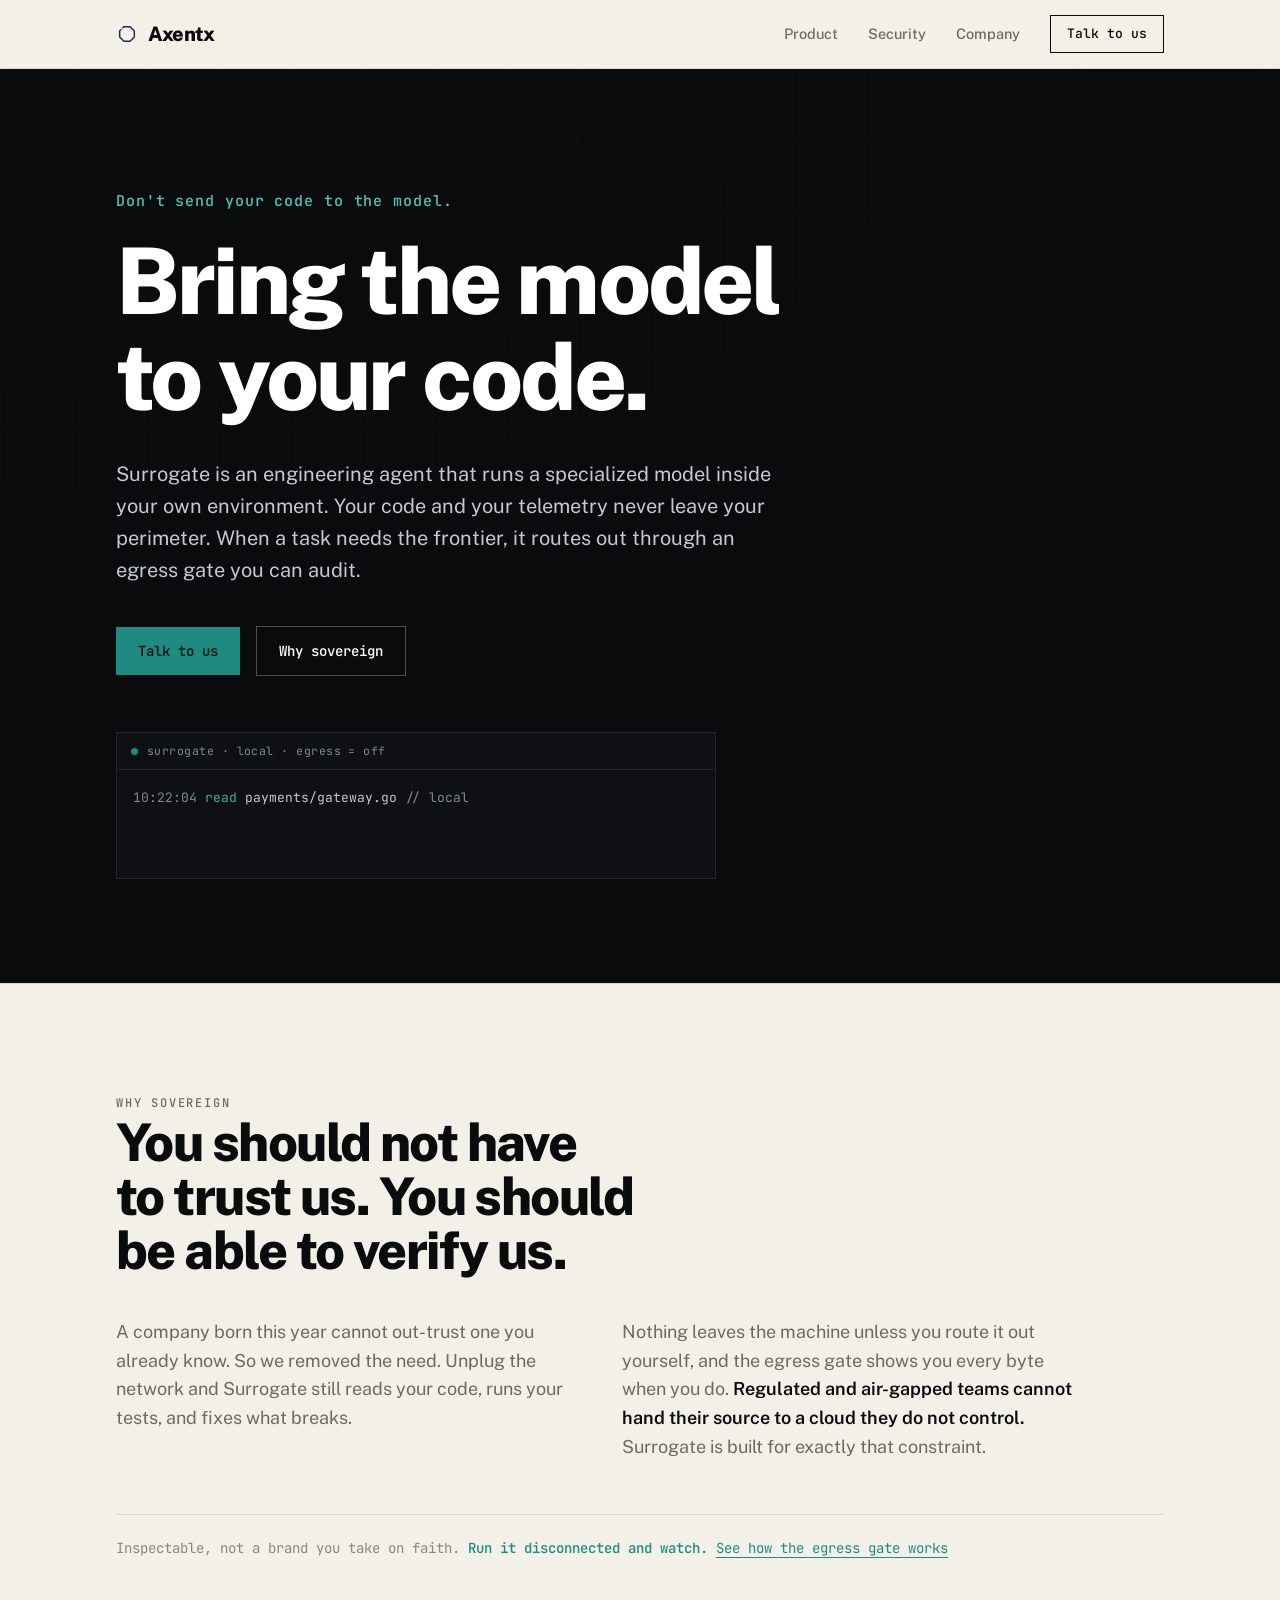
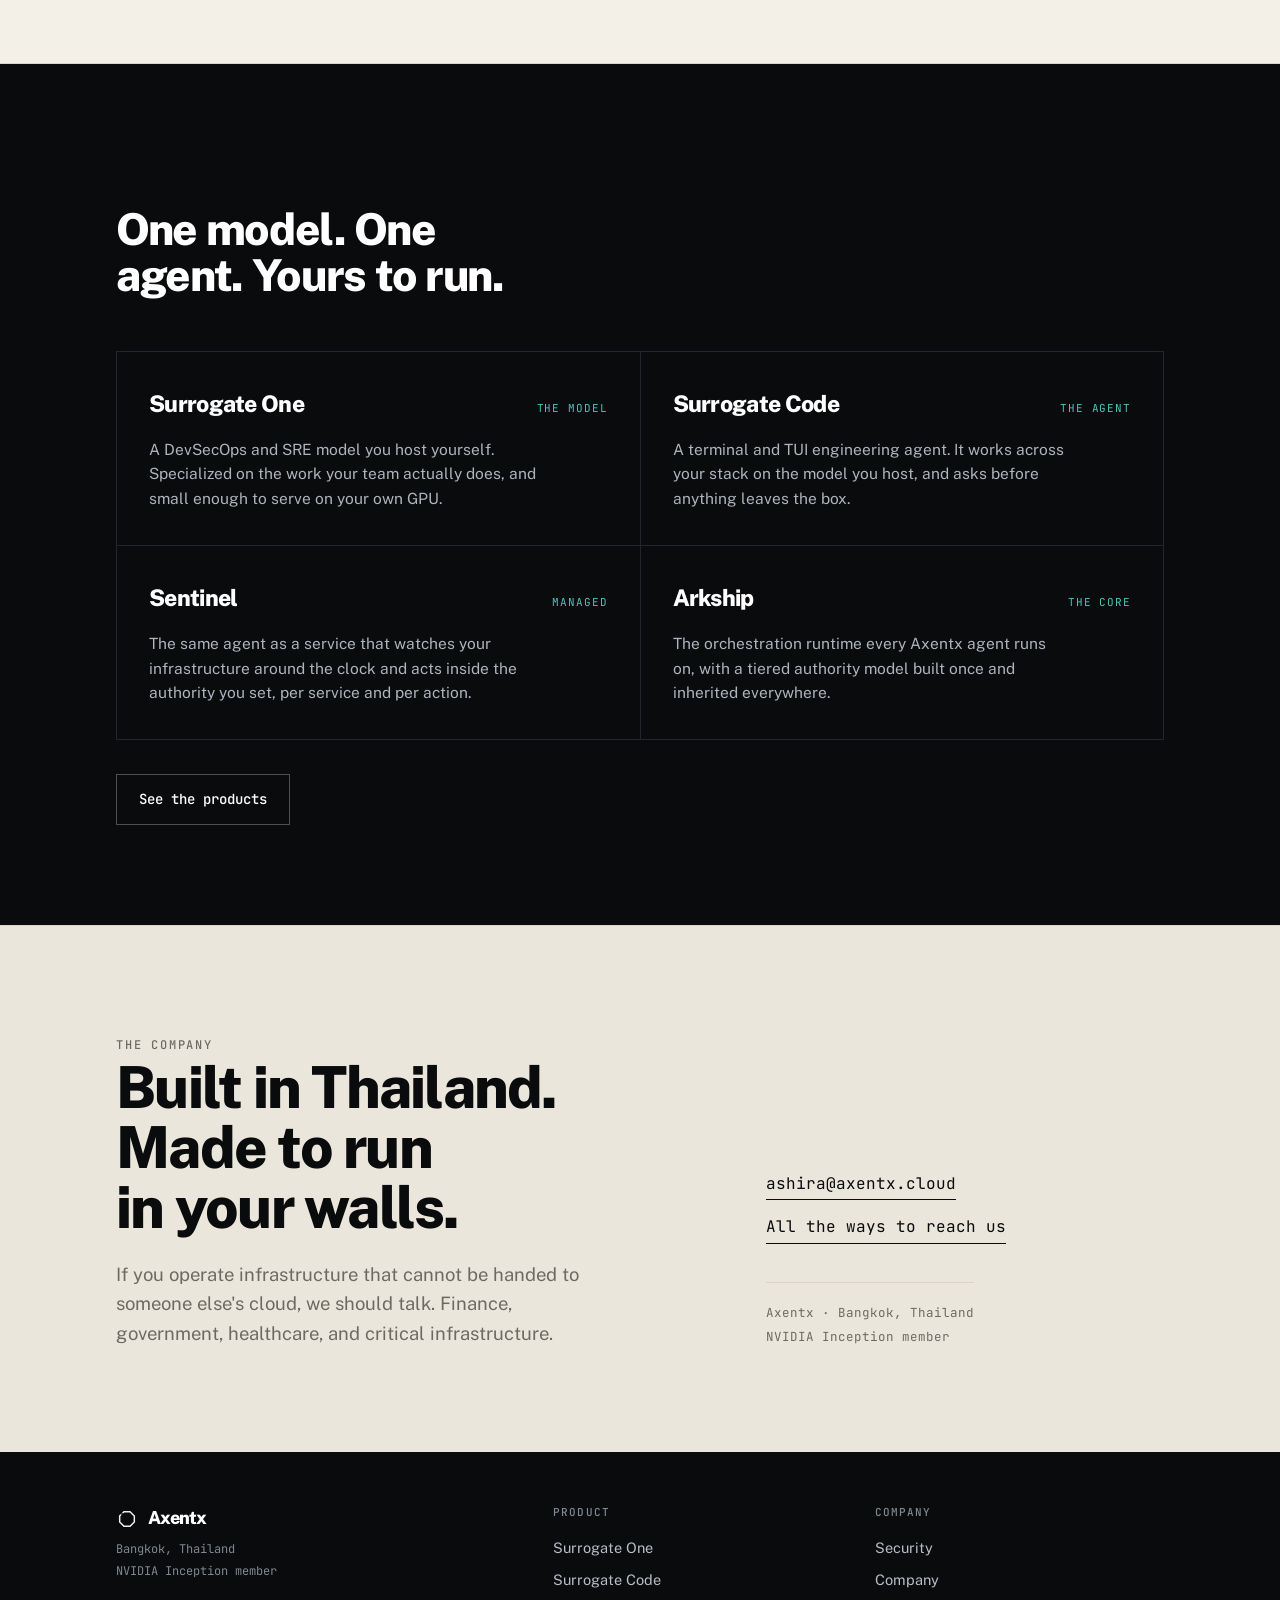
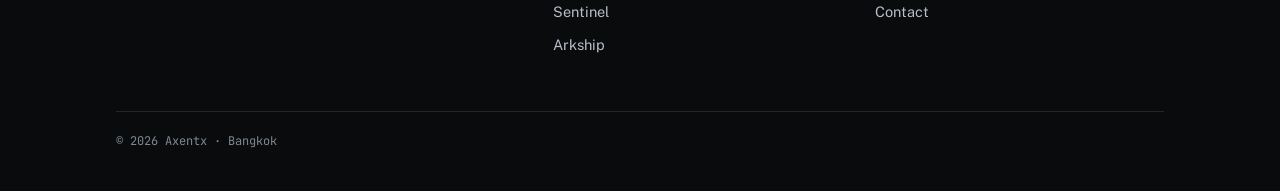
==== commit f3805a1d: "feat(site): add motion — hero rise, streaming console, scroll reveal, egress flow Adds a tasteful mo" ====
--- a/index.html
+++ b/index.html
@@ -113,5 +113,6 @@
   </div>
 </footer>
 
+<script src="anim.js" defer></script>
 </body>
 </html>
--- a/style.css
+++ b/style.css
@@ -136,3 +136,33 @@
 footer .fcol a{display:block;color:#B7BEC8;font-size:14.5px;margin-bottom:9px}footer .fcol a:hover{color:#fff}
 footer .fmeta{font-family:var(--mono);font-size:12px;color:var(--slate-on-ink);margin-top:6px;line-height:1.8}
 footer .bottom{grid-column:1/-1;border-top:1px solid var(--line-dk);margin-top:14px;padding-top:20px;font-family:var(--mono);font-size:12px;color:var(--slate-on-ink)}
+
+/* ── motion ─────────────────────────────────────────────── */
+@keyframes rise{from{opacity:0;transform:translateY(18px)}to{opacity:1;transform:none}}
+.hero .kicker{animation:rise .6s .04s both}
+.hero h1{animation:rise .7s .12s both}
+.hero .lede{animation:rise .7s .22s both}
+.hero .acts{animation:rise .7s .32s both}
+.hero .console{animation:rise .7s .42s both}
+.phero .kicker{animation:rise .6s .04s both}
+.phero h1{animation:rise .7s .12s both}
+.phero p{animation:rise .7s .22s both}
+/* scroll-reveal: anim.js adds .rv, the observer adds .in (no JS -> visible, never stuck) */
+.rv{opacity:0;transform:translateY(16px);transition:opacity .6s ease,transform .6s ease}
+.rv.in{opacity:1;transform:none}
+/* hover life */
+.cell,.btn.primary,.btn.ghost,.btn.dark,.prow{transition:transform .18s ease,background .18s ease,border-color .18s ease,color .18s ease}
+.cell:hover{transform:translateY(-3px)}
+.srow,.crow{transition:background .18s ease}
+.srow:hover,.crow:hover{background:#faf8f2}
+.navlinks a{transition:color .15s ease}
+/* egress diagram: data flowing along the allowed path */
+@keyframes flow{to{stroke-dashoffset:-16}}
+.diagram .flow{animation:flow 1.1s linear infinite}
+@media(prefers-reduced-motion:reduce){
+  .hero .kicker,.hero h1,.hero .lede,.hero .acts,.hero .console,
+  .phero .kicker,.phero h1,.phero p{animation:none}
+  .rv{opacity:1;transform:none;transition:none}
+  .cell:hover{transform:none}
+  .diagram .flow{animation:none}
+}
